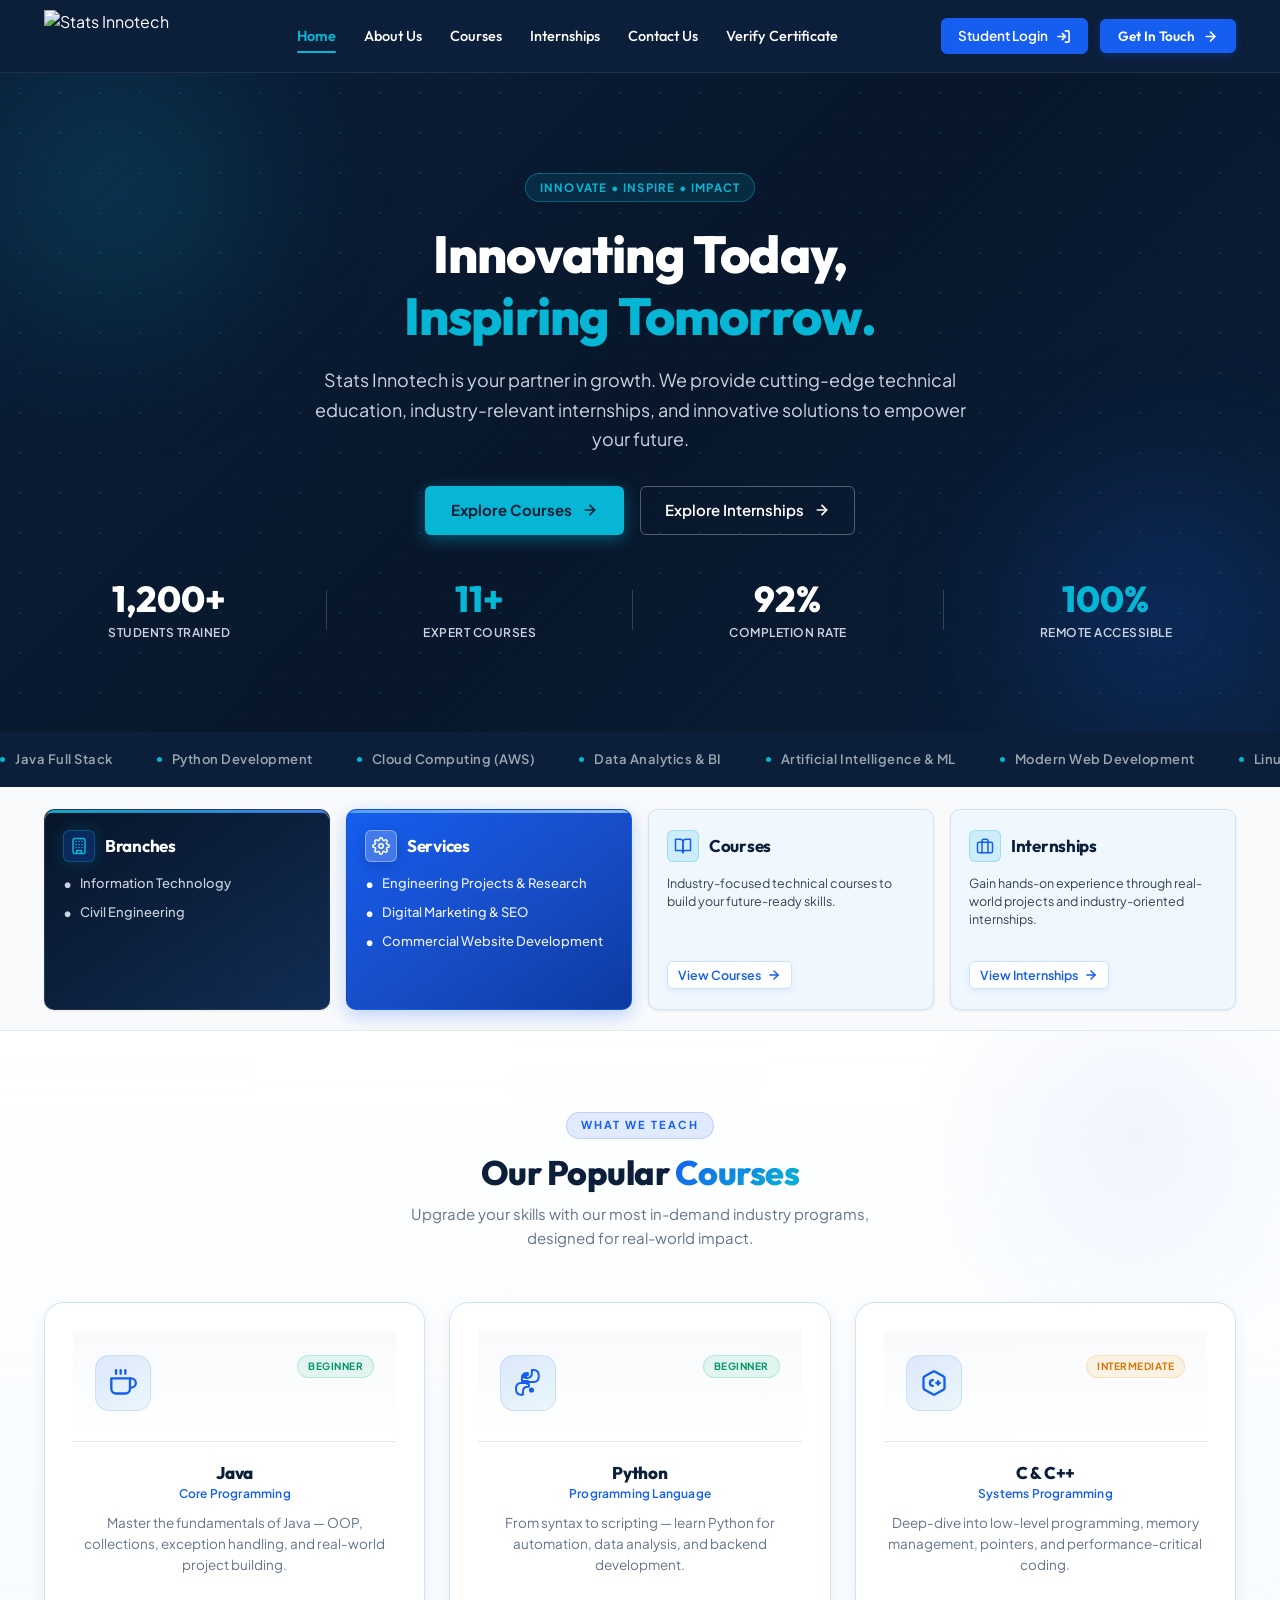
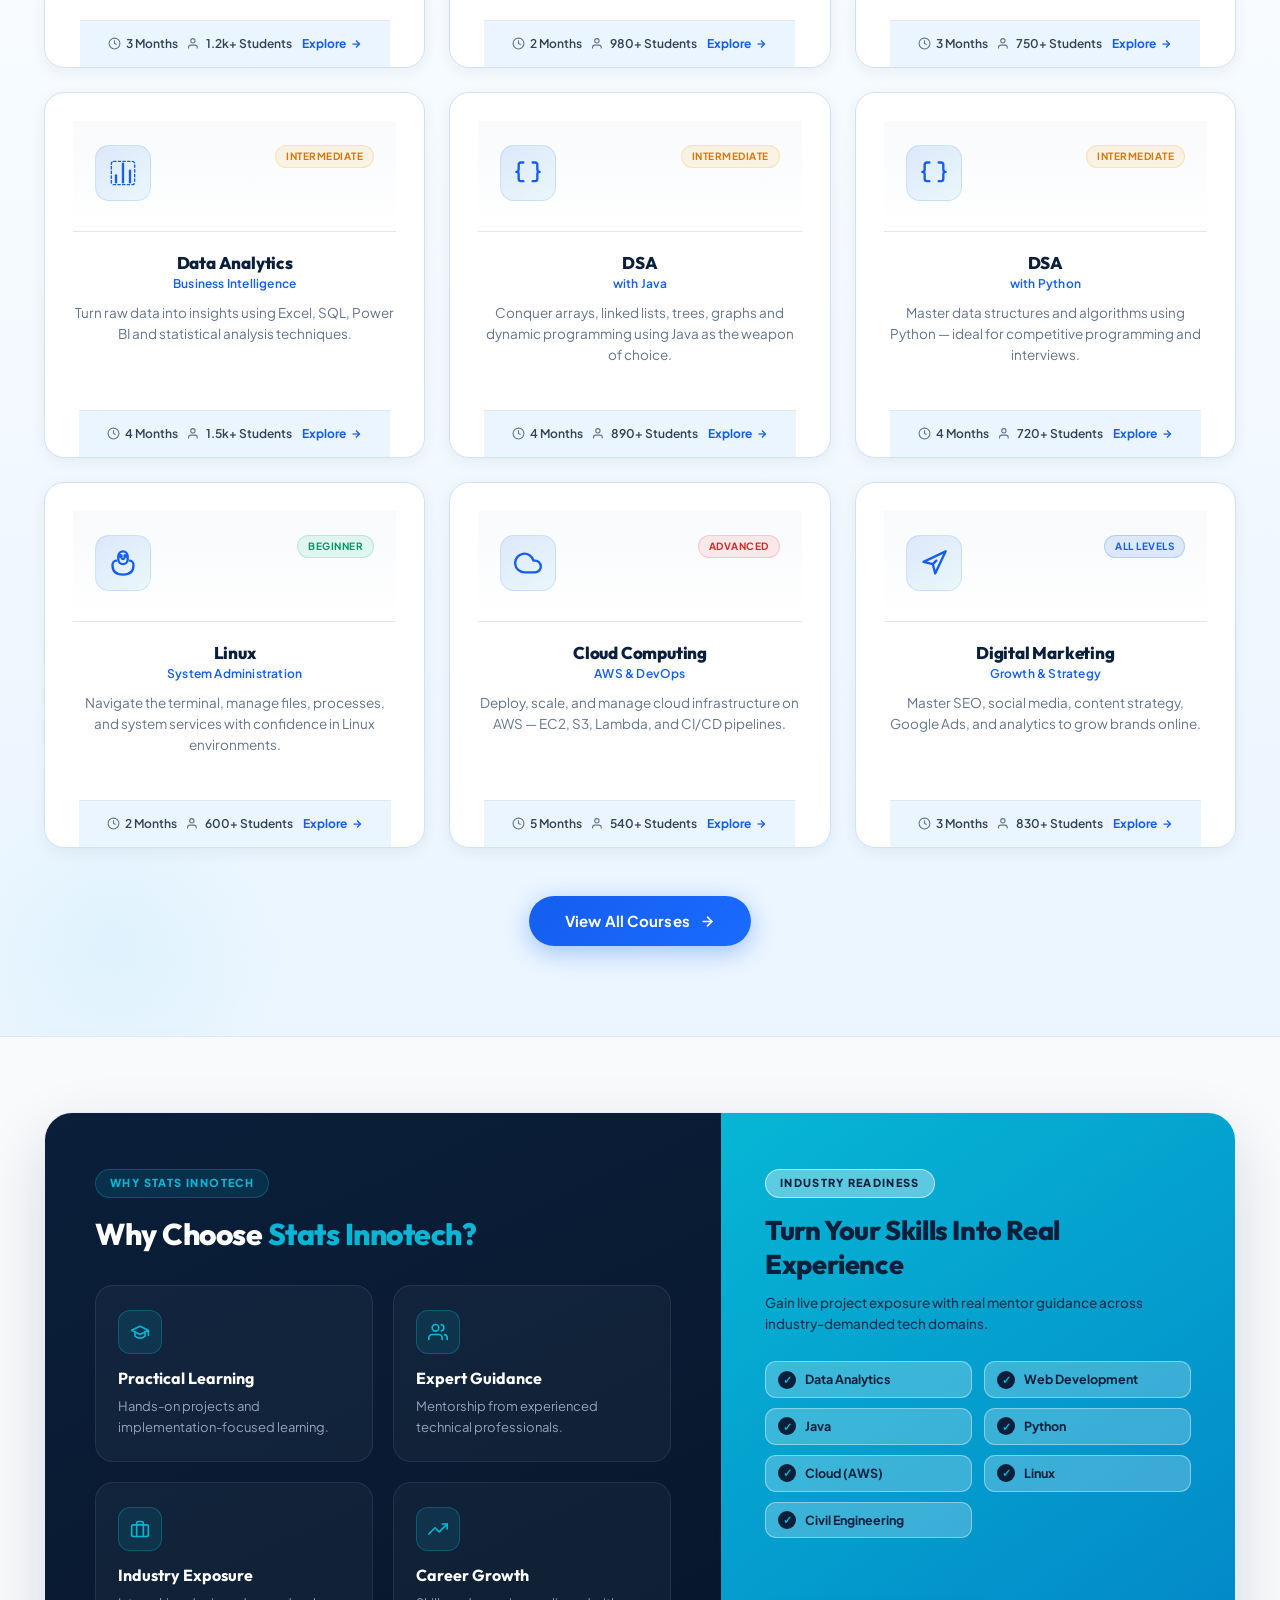
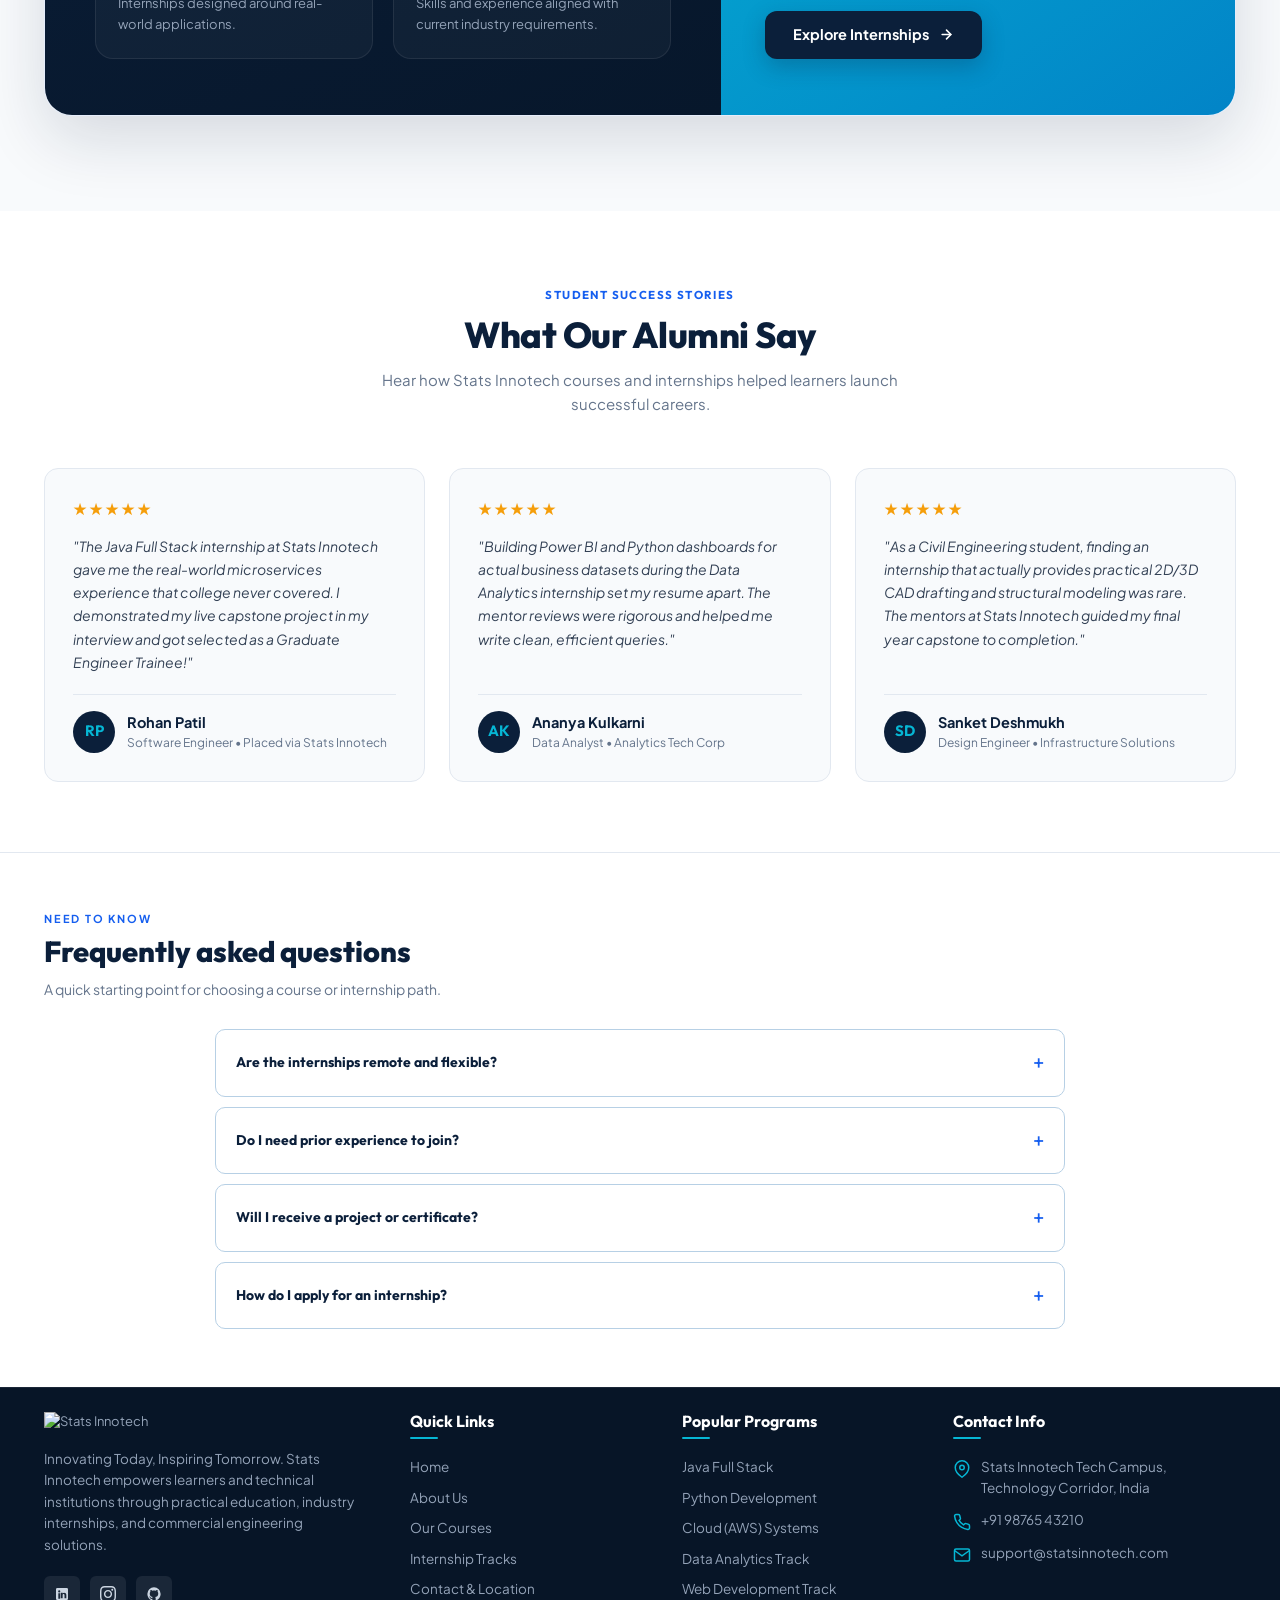
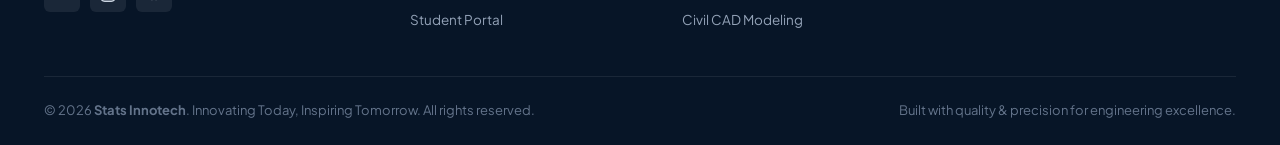
==== index.html @ 6aa84ef0 "fix: add Verify Certificate link to index.html navbar" ====
<!DOCTYPE html>
<html lang="en">

<head>
  <meta charset="UTF-8">
  <meta name="viewport" content="width=device-width, initial-scale=1.0">
  <title>Stats Innotech</title>
  <link href="https://fonts.googleapis.com" rel="preconnect" />
  <link crossorigin="" href="https://fonts.gstatic.com" rel="preconnect" />
  <link
    href="https://fonts.googleapis.com/css2?family=Outfit:wght@400;500;600;700;800&amp;family=Plus+Jakarta+Sans:wght@400;500;600;700&amp;display=swap"
    rel="stylesheet" />
  <link rel="stylesheet" href="styles.css" />
  <style>
    /* ==========================================================================
   STATS INNOTECH - DESIGN SYSTEM & STYLESHEET
   Brand Colors:
     - Navy: #0B1F3A
     - Primary Blue: #155EEF
     - Electric Cyan: #06B6D4
     - White / Ice: #FFFFFF / #EAF5FF
     - Slate: #334155 / #64748B / #94A3B8
   ========================================================================== */

    :root {
      --navy-primary: #0B1F3A;
      --navy-dark: #071527;
      --navy-light: #11294a;
      --navy-card: #0e2444;
      --blue-primary: #155EEF;
      --blue-hover: #104ecc;
      --blue-subtle: rgba(21, 94, 239, 0.12);
      --cyan-primary: #06B6D4;
      --cyan-glow: rgba(6, 182, 212, 0.35);
      --cyan-subtle: rgba(6, 182, 212, 0.1);
      --ice-bg: #EAF5FF;
      --ice-card: #F0F7FF;
      --ice-border: #CFE3F7;
      --white: #FFFFFF;
      --slate-dark: #334155;
      --slate-muted: #64748B;
      --slate-light: #94A3B8;
      --border-light: #E2E8F0;
      --radius-sm: 6px;
      --radius-md: 10px;
      --radius-lg: 14px;
      --radius-xl: 20px;
      --radius-pill: 9999px;
      --font-main: 'Outfit', -apple-system, BlinkMacSystemFont, 'Segoe UI', Roboto, sans-serif;
      --font-body: 'Plus Jakarta Sans', -apple-system, BlinkMacSystemFont, 'Segoe UI', Roboto, sans-serif;
      --transition-fast: 0.2s ease;
      --transition-normal: 0.3s cubic-bezier(0.4, 0, 0.2, 1);
      --shadow-sm: 0 1px 3px rgba(0, 0, 0, 0.08);
      --shadow-md: 0 4px 12px rgba(11, 31, 58, 0.08);
      --shadow-lg: 0 10px 25px -5px rgba(11, 31, 58, 0.12);
      --shadow-glow: 0 0 25px rgba(6, 182, 212, 0.25);
    }

    /* Reset & Base Setup */
    *,
    *::before,
    *::after {
      box-sizing: border-box;
      margin: 0;
      padding: 0;
    }

    html {
      scroll-behavior: smooth;
      font-size: 16px;
      overflow-x: clip;
      width: 100%;
      max-width: 100vw;
    }

    body {
      font-family: var(--font-body);
      background-color: #F8FAFC;
      color: var(--slate-dark);
      line-height: 1.5;
      -webkit-font-smoothing: antialiased;
      -moz-osx-font-smoothing: grayscale;
      overflow-x: clip;
      width: 100%;
      max-width: 100vw;
      -webkit-overflow-scrolling: touch;
    }

    /* Typography Utilities */
    h1,
    h2,
    h3,
    h4,
    h5,
    h6 {
      font-family: var(--font-main);
      font-weight: 700;
      color: var(--navy-primary);
      line-height: 1.2;
    }

    a {
      text-decoration: none;
      color: inherit;
      transition: var(--transition-fast);
    }

    ul {
      list-style: none;
    }

    button {
      font-family: var(--font-main);
      cursor: pointer;
      border: none;
      background: none;
      transition: var(--transition-normal);
    }

    /* Containers */
    .container {
      width: 100%;
      max-width: 1240px;
      margin: 0 auto;
      padding: 0 24px;
    }

    /* ==========================================================================
   HEADER / NAVBAR
   ========================================================================== */
    .site-header {
      position: sticky;
      top: 0;
      z-index: 1000;
      background-color: var(--navy-primary);
      border-bottom: 1px solid rgba(255, 255, 255, 0.08);
      backdrop-filter: none;
      padding: 10px 0;
      transition: var(--transition-normal);
    }

    .site-header.scrolled {
      background-color: var(--navy-primary);
      box-shadow: 0 4px 20px rgba(0, 0, 0, 0.25);
      padding: 8px 0;
    }

    .nav-container {
      display: flex;
      align-items: center;
      justify-content: space-between;
      gap: 20px;
    }

    /* Brand Logo */
    .brand-logo {
      display: flex;
      align-items: center;
      gap: 12px;
      text-decoration: none;
    }

    .brand-logo-image {
      display: block;
      width: 150px;
      height: 150px;
      max-height: 52px;
      object-fit: contain;
      object-position: left center;
      flex-shrink: 0;
    }


    /* Nav Links */
    .nav-menu {
      display: flex;
      align-items: center;
      gap: 28px;
    }

    .nav-link {
      font-family: var(--font-main);
      font-size: 14.5px;
      font-weight: 500;
      color: #ffffff;
      position: relative;
      padding: 6px 0;
      transition: var(--transition-fast);
    }

    .nav-link:hover {
      color: var(--white);
    }

    .nav-link.active {
      color: var(--cyan-primary);
      font-weight: 600;
    }

    .nav-link.active::after {
      content: '';
      position: absolute;
      bottom: 0;
      left: 0;
      width: 100%;
      height: 2px;
      background: var(--cyan-primary);
      border-radius: var(--radius-pill);
    }

    /* Header CTA Button */
    .btn-header-cta {
      display: inline-flex;
      align-items: center;
      gap: 8px;
      background-color: var(--blue-primary);
      color: var(--white);
      font-size: 13.5px;
      font-weight: 600;
      padding: 8px 18px;
      border-radius: var(--radius-sm);
      transition: var(--transition-normal);
      box-shadow: 0 2px 8px rgba(21, 94, 239, 0.3);
    }

    .btn-header-cta:hover {
      background-color: var(--blue-hover);
      transform: translateY(-1px);
      box-shadow: 0 4px 14px rgba(21, 94, 239, 0.45);
    }

    .btn-header-login {
      display: inline-flex;
      align-items: center;
      gap: 8px;
      color: var(--white);
      border: 1px solid rgba(255, 255, 255, 0.28);
      font-size: 13.5px;
      font-weight: 600;
      padding: 7px 16px;
      border-radius: var(--radius-sm);
      transition: var(--transition-normal);
    }

    .btn-header-login:hover {
      background: rgba(255, 255, 255, 0.1);
      border-color: var(--cyan-primary);
      color: var(--cyan-primary);
    }

    /* Mobile Toggle */
    .mobile-nav-toggle {
      display: none;
      background: none;
      border: none;
      color: var(--white);
      cursor: pointer;
      padding: 6px;
    }

    /* ==========================================================================
   HERO SECTION
   ========================================================================== */
    .hero-section {
      position: relative;
      background-color: var(--navy-primary);
      background-image:
        radial-gradient(circle at 80% 40%, rgba(21, 94, 239, 0.18) 0%, transparent 60%),
        radial-gradient(circle at 20% 70%, rgba(6, 182, 212, 0.12) 0%, transparent 50%);
      padding: 40px 0 45px;
      overflow: hidden;
      border-bottom: 1px solid rgba(255, 255, 255, 0.05);
    }

    /* Cyber Circuit Background SVG overlay */
    .hero-circuit-bg {
      position: absolute;
      top: 0;
      left: 0;
      width: 100%;
      height: 100%;
      pointer-events: none;
      opacity: 0.35;
      background-image: radial-gradient(rgba(6, 182, 212, 0.2) 1px, transparent 1px), radial-gradient(rgba(21, 94, 239, 0.15) 1px, transparent 1px);
      background-size: 40px 40px;
      background-position: 0 0, 20px 20px;
    }

    .hero-grid {
      display: grid;
      grid-template-columns: 1.05fr 0.95fr;
      align-items: center;
      gap: 36px;
      position: relative;
      z-index: 2;
    }

    /* Left Hero Content */
    .hero-content {
      display: flex;
      flex-direction: column;
    }

    .hero-pill-badge {
      display: inline-flex;
      align-items: center;
      gap: 6px;
      padding: 5px 14px;
      border-radius: var(--radius-pill);
      background: rgba(6, 182, 212, 0.08);
      border: 1px solid rgba(6, 182, 212, 0.35);
      color: var(--cyan-primary);
      font-size: 11px;
      font-weight: 600;
      letter-spacing: 1.4px;
      margin-bottom: 20px;
      width: fit-content;
    }

    .hero-title {
      font-size: 46px;
      font-weight: 800;
      color: var(--white);
      line-height: 1.15;
      margin-bottom: 18px;
      letter-spacing: -0.5px;
    }

    .hero-title .text-cyan {
      color: var(--cyan-primary);
    }

    .hero-description {
      color: var(--slate-light);
      font-size: 15px;
      line-height: 1.6;
      max-width: 530px;
      margin-bottom: 28px;
    }

    /* Hero CTA Buttons */
    .hero-cta-group {
      display: flex;
      align-items: center;
      gap: 14px;
      margin-bottom: 34px;
      flex-wrap: wrap;
    }

    .btn-primary-hero {
      display: inline-flex;
      align-items: center;
      gap: 10px;
      background-color: var(--blue-primary);
      color: var(--white);
      font-size: 14.5px;
      font-weight: 600;
      padding: 12px 24px;
      border-radius: var(--radius-sm);
      transition: var(--transition-normal);
      box-shadow: 0 4px 14px rgba(21, 94, 239, 0.35);
    }

    .btn-primary-hero:hover {
      background-color: var(--blue-hover);
      transform: translateY(-2px);
      box-shadow: 0 6px 20px rgba(21, 94, 239, 0.5);
    }

    .btn-secondary-hero {
      display: inline-flex;
      align-items: center;
      gap: 10px;
      background: rgba(255, 255, 255, 0.03);
      color: var(--white);
      font-size: 14.5px;
      font-weight: 600;
      padding: 11px 22px;
      border-radius: var(--radius-sm);
      border: 1px solid rgba(255, 255, 255, 0.18);
      transition: var(--transition-normal);
    }

    .btn-secondary-hero:hover {
      background: rgba(255, 255, 255, 0.08);
      border-color: rgba(255, 255, 255, 0.35);
      transform: translateY(-2px);
    }

    /* Hero Quick Feature Badges */
    .hero-badges-row {
      display: flex;
      align-items: center;
      gap: 20px;
      flex-wrap: wrap;
    }

    /* ==========================================================================
   IMPACT METRICS
   ========================================================================== */
    .impact-section {
      position: relative;
      z-index: 3;
      margin-top: -1px;
      padding: 24px 0;
      background: var(--white);
      border-bottom: 1px solid var(--border-light);
      box-shadow: 0 8px 22px rgba(11, 31, 58, 0.06);
    }

    .impact-grid {
      display: grid;
      grid-template-columns: repeat(5, 1fr);
      gap: 14px;
    }

    .impact-item {
      min-height: 76px;
      padding: 4px 22px;
      display: flex;
      flex-direction: column;
      align-items: center;
      justify-content: center;
      border: 1px solid #B7D0E5;
      border-top: 3px solid var(--cyan-primary);
      border-radius: var(--radius-md);
      background: linear-gradient(145deg, var(--white), #F5FAFF);
      text-align: center;
      box-shadow: 0 3px 8px rgba(11, 31, 58, 0.06);
      transition: transform var(--transition-fast), border-color var(--transition-fast), box-shadow var(--transition-fast);
    }

    .impact-item:hover,
    .impact-item:focus-within {
      border-color: var(--blue-primary);
      transform: translateY(-4px);
      box-shadow: 0 10px 20px rgba(21, 94, 239, 0.16);
    }

    .impact-value {
      display: block;
      color: var(--navy-primary);
      font-family: var(--font-main);
      font-size: 27px;
      font-weight: 800;
      line-height: 1.1;
    }

    .impact-value .plus {
      color: var(--cyan-primary);
    }

    .impact-label {
      display: block;
      margin-top: 6px;
      color: var(--slate-muted);
      font-size: 11px;
      font-weight: 600;
      line-height: 1.3;
    }

    .hero-badge-item {
      display: flex;
      align-items: center;
      gap: 10px;
    }

    .hero-badge-icon {
      width: 34px;
      height: 34px;
      border-radius: 50%;
      background: rgba(21, 94, 239, 0.15);
      border: 1px solid rgba(6, 182, 212, 0.3);
      display: flex;
      align-items: center;
      justify-content: center;
      color: var(--cyan-primary);
      flex-shrink: 0;
    }

    .hero-badge-text {
      font-size: 12.5px;
      font-weight: 500;
      color: #E2E8F0;
      line-height: 1.25;
      max-width: 105px;
    }

    /* Right Hero Visual */
    .hero-visual-wrapper {
      position: relative;
      display: flex;
      justify-content: center;
      align-items: center;
    }

    .hero-visual-container {
      position: relative;
      width: 100%;
      max-width: 540px;
      border-radius: var(--radius-lg);
      overflow: hidden;
      box-shadow: 0 15px 35px rgba(0, 0, 0, 0.45);
    }

    .hero-image {
      width: 100%;
      height: auto;
      display: block;
      object-fit: cover;
      transition: transform 0.5s ease;
    }

    .hero-visual-container:hover .hero-image {
      transform: scale(1.02);
    }

    .hero-visual-glow {
      position: absolute;
      top: 50%;
      right: 10%;
      width: 350px;
      height: 350px;
      background: radial-gradient(circle, rgba(21, 94, 239, 0.25) 0%, rgba(6, 182, 212, 0.15) 50%, transparent 70%);
      filter: blur(40px);
      pointer-events: none;
      z-index: 1;
    }

    /* ==========================================================================
   FOUR FEATURE CARDS GRID (DIRECTLY BELOW HERO)
   ========================================================================== */
    .feature-cards-section {
      padding: 30px 0 20px;
      position: relative;
      margin-top: -8px;
    }

    .feature-cards-grid {
      display: grid;
      grid-template-columns: repeat(4, 1fr);
      gap: 16px;
    }

    /* Base Card Style */
    .feature-card {
      border-radius: var(--radius-md);
      padding: 20px 18px;
      display: flex;
      flex-direction: column;
      justify-content: space-between;
      min-height: 165px;
      position: relative;
      overflow: hidden;
      transition: var(--transition-normal);
      border: 1px solid rgba(21, 94, 239, 0.22);
      box-shadow: var(--shadow-sm), inset 0 2px 0 rgba(255, 255, 255, 0.32);
    }

    .feature-card:hover {
      transform: translateY(-4px);
      box-shadow: var(--shadow-lg);
    }

    /* Card 1: Branches (Dark Navy) */
    .card-branches {
      background-color: var(--navy-primary);
      border: 1px solid rgba(255, 255, 255, 0.1);
      color: var(--white);
    }

    .card-branches .card-header-icon {
      background: rgba(21, 94, 239, 0.25);
      color: var(--cyan-primary);
      border: 1px solid rgba(6, 182, 212, 0.3);
    }

    .card-branches-bg-art {
      position: absolute;
      right: 0;
      bottom: 0;
      width: 100px;
      height: 120px;
      pointer-events: none;
      opacity: 0.55;
      background-repeat: no-repeat;
      background-position: right bottom;
      background-size: contain;
    }

    /* Card 2: Services (Vibrant Blue) */
    .card-services {
      background-color: var(--blue-primary);
      color: var(--white);
      box-shadow: 0 6px 18px rgba(21, 94, 239, 0.25);
    }

    .card-services .card-header-icon {
      background: rgba(255, 255, 255, 0.2);
      color: var(--white);
    }

    .card-services-bg-art {
      position: absolute;
      right: -5px;
      bottom: -5px;
      width: 110px;
      height: 105px;
      pointer-events: none;
      opacity: 0.18;
      background-repeat: no-repeat;
      background-position: right bottom;
      background-size: contain;
    }

    /* Card 3 & 4: Courses & Internships (Ice Blue) */
    .card-light {
      background-color: var(--ice-card);
      border: 1px solid var(--ice-border);
      color: var(--navy-primary);
    }

    .card-light .card-header-icon {
      background: rgba(6, 182, 212, 0.15);
      color: var(--blue-primary);
      border: 1px solid rgba(6, 182, 212, 0.25);
    }

    /* Common Card Header */
    .card-header-row {
      display: flex;
      align-items: center;
      gap: 10px;
      margin-bottom: 12px;
    }

    .card-header-icon {
      width: 32px;
      height: 32px;
      border-radius: var(--radius-sm);
      display: flex;
      align-items: center;
      justify-content: center;
      flex-shrink: 0;
    }

    .card-title {
      font-size: 17px;
      font-weight: 700;
      line-height: 1.2;
    }

    .card-branches .card-title,
    .card-services .card-title {
      color: var(--white);
    }

    .card-light .card-title {
      color: var(--navy-primary);
    }

    /* Card Content / Lists */
    .card-bullet-list {
      display: flex;
      flex-direction: column;
      gap: 10px;
      font-size: 13px;
      line-height: 1.45;
      position: relative;
      z-index: 2;
    }

    .card-bullet-list li {
      display: flex;
      align-items: flex-start;
      gap: 8px;
    }

    .card-bullet-list li::before {
      content: '•';
      font-size: 14px;
      color: inherit;
      line-height: 1.3;
      flex-shrink: 0;
    }

    .card-description {
      font-size: 12.5px;
      line-height: 1.45;
      color: var(--slate-dark);
      margin-bottom: 14px;
    }

    /* Card Action Links */
    .card-action-btn {
      display: inline-flex;
      align-items: center;
      gap: 6px;
      font-size: 12.5px;
      font-weight: 600;
      color: var(--blue-primary);
      padding: 4px 10px;
      border: 1px solid rgba(21, 94, 239, 0.25);
      border-radius: var(--radius-sm);
      background: rgba(255, 255, 255, 0.6);
      width: fit-content;
      transition: var(--transition-fast);
    }

    .card-action-btn:hover {
      background: var(--blue-primary);
      color: var(--white);
      border-color: var(--blue-primary);
      gap: 9px;
    }

    /* ==========================================================================
   OUR POPULAR COURSES SECTION — PREMIUM REDESIGN
   ========================================================================== */
    .courses-section {
      padding: 80px 0 90px;
      background: linear-gradient(180deg, var(--white) 0%, var(--ice-bg) 100%);
      border-top: 1px solid var(--border-light);
      border-bottom: 1px solid var(--border-light);
      position: relative;
      overflow: hidden;
    }

    .courses-section::before {
      content: '';
      position: absolute;
      top: -120px;
      right: -80px;
      width: 450px;
      height: 450px;
      background: radial-gradient(circle, rgba(21, 94, 239, 0.06) 0%, transparent 70%);
      pointer-events: none;
    }

    .courses-section::after {
      content: '';
      position: absolute;
      bottom: -80px;
      left: -60px;
      width: 350px;
      height: 350px;
      background: radial-gradient(circle, rgba(6, 182, 212, 0.05) 0%, transparent 70%);
      pointer-events: none;
    }

    .section-header-centered {
      text-align: center;
      margin-bottom: 52px;
    }

    .section-eyebrow {
      display: inline-block;
      font-size: 11px;
      font-weight: 700;
      letter-spacing: 2px;
      text-transform: uppercase;
      color: var(--blue-primary);
      background: var(--blue-subtle);
      border: 1px solid rgba(21, 94, 239, 0.18);
      border-radius: var(--radius-pill);
      padding: 4px 14px;
      margin-bottom: 14px;
    }

    .section-title-with-lines {
      display: block;
      font-size: 34px;
      font-weight: 800;
      color: var(--navy-primary);
      letter-spacing: -0.5px;
      line-height: 1.15;
      margin-bottom: 10px;
    }

    .section-title-with-lines .title-accent {
      background: linear-gradient(135deg, var(--blue-primary), var(--cyan-primary));
      -webkit-background-clip: text;
      -webkit-text-fill-color: transparent;
      background-clip: text;
    }

    .section-subtitle {
      font-size: 15px;
      color: var(--slate-muted);
      margin-top: 0;
      max-width: 520px;
      margin-left: auto;
      margin-right: auto;
      line-height: 1.6;
    }

    /* Premium 3-column Courses Grid */
    .courses-grid {
      display: grid;
      grid-template-columns: repeat(3, 1fr);
      gap: 24px;
      margin-bottom: 48px;
      position: relative;
      z-index: 1;
    }

    .course-card {
      background: var(--white);
      border: 1px solid var(--ice-border);
      border-radius: var(--radius-xl);
      padding: 0;
      display: flex;
      flex-direction: column;
      min-height: 280px;
      transition: transform 0.3s cubic-bezier(0.34, 1.56, 0.64, 1), box-shadow 0.3s ease, border-color 0.3s ease;
      cursor: pointer;
      box-shadow: 0 4px 16px rgba(11, 31, 58, 0.06);
      overflow: hidden;
      position: relative;
    }

    /* Top accent gradient bar */
    .course-card::before {
      content: '';
      position: absolute;
      top: 0;
      left: 0;
      right: 0;
      height: 3px;
      background: linear-gradient(90deg, var(--blue-primary), var(--cyan-primary));
      opacity: 0;
      transition: opacity 0.3s ease;
    }

    .course-card:hover::before {
      opacity: 1;
    }

    .course-card:hover {
      border-color: rgba(21, 94, 239, 0.25);
      box-shadow: 0 20px 48px rgba(21, 94, 239, 0.14), 0 6px 16px rgba(11, 31, 58, 0.08);
      transform: translateY(-8px);
    }

    /* Card inner body */
    .course-card-body {
      padding: 28px 28px 24px;
      display: flex;
      flex-direction: column;
      flex: 1;
    }

    /* Card top row: icon + badge */
    .course-card-top {
      display: flex;
      align-items: flex-start;
      justify-content: space-between;
      margin-bottom: 20px;
    }

    .course-icon-wrap {
      width: 56px;
      height: 56px;
      border-radius: 14px;
      background: linear-gradient(135deg, var(--blue-subtle), rgba(6, 182, 212, 0.08));
      border: 1px solid rgba(21, 94, 239, 0.12);
      display: flex;
      align-items: center;
      justify-content: center;
      color: var(--blue-primary);
      flex-shrink: 0;
      transition: transform 0.3s ease, background 0.3s ease;
    }

    .course-card:hover .course-icon-wrap {
      transform: scale(1.08) rotate(-4deg);
      background: linear-gradient(135deg, rgba(21, 94, 239, 0.18), rgba(6, 182, 212, 0.14));
      color: var(--blue-primary);
    }

    .course-level-badge {
      display: inline-block;
      font-size: 10px;
      font-weight: 700;
      letter-spacing: 0.5px;
      text-transform: uppercase;
      padding: 3px 10px;
      border-radius: var(--radius-pill);
    }

    .badge-beginner {
      background: rgba(16, 185, 129, 0.1);
      color: #059669;
      border: 1px solid rgba(16, 185, 129, 0.2);
    }

    .badge-intermediate {
      background: rgba(245, 158, 11, 0.1);
      color: #d97706;
      border: 1px solid rgba(245, 158, 11, 0.2);
    }

    .badge-advanced {
      background: rgba(239, 68, 68, 0.1);
      color: #dc2626;
      border: 1px solid rgba(239, 68, 68, 0.2);
    }

    .badge-all {
      background: var(--blue-subtle);
      color: var(--blue-primary);
      border: 1px solid rgba(21, 94, 239, 0.2);
    }

    .course-name {
      font-size: 17px;
      font-weight: 800;
      color: var(--navy-primary);
      line-height: 1.25;
      margin-bottom: 2px;
    }

    .course-subname {
      font-size: 12px;
      font-weight: 600;
      color: var(--blue-primary);
      margin-bottom: 10px;
      letter-spacing: 0.2px;
    }

    .course-desc {
      font-size: 13.5px;
      color: var(--slate-muted);
      line-height: 1.55;
      flex: 1;
      margin-bottom: 20px;
    }

    /* Card footer stats */
    .course-card-footer {
      display: flex;
      align-items: center;
      justify-content: space-between;
      padding: 14px 28px;
      background: var(--ice-bg);
      border-top: 1px solid var(--border-light);
    }

    .course-stat {
      display: flex;
      align-items: center;
      gap: 5px;
      font-size: 12px;
      font-weight: 600;
      color: var(--slate-dark);
    }

    .course-stat svg {
      color: var(--slate-muted);
    }

    .course-enroll-link {
      font-size: 12px;
      font-weight: 700;
      color: var(--blue-primary);
      display: flex;
      align-items: center;
      gap: 4px;
      transition: gap 0.2s ease;
    }

    .course-card:hover .course-enroll-link {
      gap: 8px;
    }

    /* View All Courses CTA */
    .courses-cta-container {
      display: flex;
      justify-content: center;
      position: relative;
      z-index: 1;
    }

    .btn-pill-courses {
      display: inline-flex;
      align-items: center;
      gap: 10px;
      background: linear-gradient(135deg, var(--blue-primary), #1a6bff);
      color: var(--white);
      font-size: 15px;
      font-weight: 700;
      padding: 14px 36px;
      border-radius: var(--radius-pill);
      transition: var(--transition-normal);
      box-shadow: 0 6px 24px rgba(21, 94, 239, 0.35);
      letter-spacing: 0.1px;
    }

    .btn-pill-courses:hover {
      background: linear-gradient(135deg, var(--blue-hover), var(--blue-primary));
      transform: translateY(-3px);
      box-shadow: 0 10px 32px rgba(21, 94, 239, 0.5);
      gap: 16px;
    }

    /* ==========================================================================
   SPLIT BOTTOM BANNER
   Left (Why Choose) + Right (Real Experience)
   ========================================================================== */
    .split-banner-section {
      padding: 75px 0 95px;
      background: #F8FAFC;
    }

    .split-banner-container {
      display: grid;
      grid-template-columns: 1.25fr 0.95fr;
      border-radius: 28px;
      overflow: hidden;
      box-shadow: 0 24px 64px rgba(11, 31, 58, 0.14);
      border: 1px solid rgba(21, 94, 239, 0.08);
    }

    /* Left Panel: Why Choose */
    .split-panel-navy {
      background: linear-gradient(155deg, #0B1F3A 0%, #07172B 100%);
      padding: 56px 50px;
      color: var(--white);
      display: flex;
      flex-direction: column;
      justify-content: center;
      position: relative;
    }

    .split-eyebrow {
      display: inline-flex;
      align-items: center;
      gap: 6px;
      font-size: 11px;
      font-weight: 800;
      letter-spacing: 1.4px;
      text-transform: uppercase;
      color: var(--cyan-primary);
      background: rgba(6, 182, 212, 0.12);
      border: 1px solid rgba(6, 182, 212, 0.28);
      padding: 5px 14px;
      border-radius: 999px;
      width: fit-content;
      margin-bottom: 18px;
    }

    .split-panel-title {
      font-size: 30px;
      font-weight: 800;
      color: var(--white);
      margin-bottom: 32px;
      line-height: 1.22;
      letter-spacing: -0.5px;
    }

    .split-panel-title .text-cyan {
      color: var(--cyan-primary);
    }

    .why-choose-grid {
      display: grid;
      grid-template-columns: repeat(2, 1fr);
      gap: 20px;
    }

    .why-item {
      display: flex;
      flex-direction: column;
      background: rgba(255, 255, 255, 0.035);
      border: 1px solid rgba(255, 255, 255, 0.08);
      border-radius: 18px;
      padding: 24px 22px;
      transition: all 0.3s cubic-bezier(0.16, 1, 0.3, 1);
    }

    .why-item:hover {
      background: rgba(255, 255, 255, 0.065);
      border-color: rgba(6, 182, 212, 0.4);
      transform: translateY(-3px);
      box-shadow: 0 12px 28px rgba(0, 0, 0, 0.28);
    }

    .why-item-icon {
      width: 44px;
      height: 44px;
      border-radius: 12px;
      background: rgba(6, 182, 212, 0.12);
      border: 1px solid rgba(6, 182, 212, 0.3);
      display: flex;
      align-items: center;
      justify-content: center;
      color: var(--cyan-primary);
      margin-bottom: 14px;
      transition: transform 0.3s ease, background 0.3s ease;
    }

    .why-item:hover .why-item-icon {
      transform: scale(1.08);
      background: rgba(6, 182, 212, 0.22);
    }

    .why-item-title {
      font-size: 16px;
      font-weight: 700;
      color: var(--white);
      margin-bottom: 8px;
      line-height: 1.3;
    }

    .why-item-desc {
      font-size: 13px;
      line-height: 1.55;
      color: #94A3B8;
      margin: 0;
    }

    /* Right Panel: Turn Skills */
    .split-panel-cyan {
      background: linear-gradient(145deg, #06B6D4 0%, #0284C7 100%);
      padding: 56px 44px;
      color: var(--navy-primary);
      display: flex;
      flex-direction: column;
      justify-content: space-between;
      position: relative;
    }

    .cyan-panel-badge {
      display: inline-flex;
      align-items: center;
      font-size: 11px;
      font-weight: 800;
      letter-spacing: 1.3px;
      text-transform: uppercase;
      color: var(--navy-primary);
      background: rgba(255, 255, 255, 0.35);
      border: 1px solid rgba(255, 255, 255, 0.55);
      padding: 5px 14px;
      border-radius: 999px;
      width: fit-content;
      margin-bottom: 16px;
    }

    .cyan-panel-title {
      font-size: 27px;
      font-weight: 800;
      color: var(--navy-primary);
      margin-bottom: 12px;
      line-height: 1.25;
      letter-spacing: -0.4px;
    }

    .cyan-panel-subtitle {
      font-size: 13.5px;
      line-height: 1.55;
      color: rgba(11, 31, 58, 0.85);
      margin-bottom: 26px;
      font-weight: 500;
    }

    .checklist-grid {
      display: grid;
      grid-template-columns: 1fr 1fr;
      gap: 10px 12px;
      margin-bottom: 32px;
    }

    .checklist-item {
      display: flex;
      align-items: center;
      gap: 9px;
      background: rgba(255, 255, 255, 0.22);
      border: 1px solid rgba(255, 255, 255, 0.38);
      border-radius: 11px;
      padding: 8px 12px;
      font-size: 12.5px;
      font-weight: 700;
      color: var(--navy-primary);
      transition: all 0.2s ease;
    }

    .checklist-item:hover {
      background: rgba(255, 255, 255, 0.38);
      transform: translateX(3px);
    }

    .check-icon {
      width: 18px;
      height: 18px;
      background: var(--navy-primary);
      color: var(--cyan-primary);
      border-radius: 50%;
      display: flex;
      align-items: center;
      justify-content: center;
      font-size: 10.5px;
      font-weight: 900;
      flex-shrink: 0;
    }

    .btn-dark-cta {
      display: inline-flex;
      align-items: center;
      justify-content: center;
      gap: 10px;
      background-color: var(--navy-primary);
      color: var(--white);
      font-size: 14.5px;
      font-weight: 700;
      padding: 13px 28px;
      border-radius: 12px;
      width: fit-content;
      transition: var(--transition-normal);
      box-shadow: 0 8px 22px rgba(11, 31, 58, 0.25);
    }

    .btn-dark-cta:hover {
      background-color: var(--navy-dark);
      transform: translateY(-2px);
      box-shadow: 0 12px 30px rgba(11, 31, 58, 0.38);
      gap: 14px;
    }

    @media (max-width: 980px) {
      .split-banner-container {
        grid-template-columns: 1fr;
      }

      .split-panel-navy,
      .split-panel-cyan {
        padding: 44px 32px;
      }
    }

    @media (max-width: 600px) {
      .why-choose-grid {
        grid-template-columns: 1fr;
      }

      .checklist-grid {
        grid-template-columns: 1fr;
      }

      .split-panel-navy,
      .split-panel-cyan {
        padding: 36px 20px;
      }

      .split-panel-title {
        font-size: 24px;
      }

      .cyan-panel-title {
        font-size: 22px;
      }
    }

    .footer-brand {
      display: flex;
      align-items: center;
    }

    .footer-logo {
      display: block;
      width: 190px;
      height: auto;
      max-height: 48px;
      object-fit: contain;
    }

    /* ==========================================================================
   FOOTER
   ========================================================================== */
    .site-footer {
      background-color: var(--navy-dark);
      color: var(--slate-light);
      padding: 24px 0;
      border-top: 1px solid rgba(255, 255, 255, 0.08);
      font-size: 13px;
    }

    .footer-container {
      display: flex;
      align-items: center;
      justify-content: space-between;
      flex-wrap: wrap;
      gap: 16px;
    }

    .footer-links {
      display: flex;
      gap: 20px;
    }

    .footer-links a:hover {
      color: var(--cyan-primary);
    }

    /* ==========================================================================
   MODAL DIALOGS (GET IN TOUCH, COURSE DETAILS, SERVICES, INTERNSHIPS)
   ========================================================================== */
    .modal-overlay {
      position: fixed;
      top: 0;
      left: 0;
      width: 100vw;
      height: 100vh;
      background: rgba(11, 31, 58, 0.8);
      backdrop-filter: blur(8px);
      z-index: 2000;
      display: flex;
      align-items: center;
      justify-content: center;
      padding: 20px;
      opacity: 0;
      pointer-events: none;
      transition: opacity var(--transition-normal);
    }

    .modal-overlay.active {
      opacity: 1;
      pointer-events: auto;
    }

    .modal-card {
      background: var(--white);
      width: 100%;
      max-width: 520px;
      border-radius: var(--radius-lg);
      box-shadow: 0 20px 40px rgba(0, 0, 0, 0.3);
      overflow: hidden;
      transform: translateY(20px) scale(0.96);
      transition: transform var(--transition-normal);
      position: relative;
      max-height: 90vh;
      display: flex;
      flex-direction: column;
    }

    .modal-overlay.active .modal-card {
      transform: translateY(0) scale(1);
    }

    .modal-header {
      background: var(--navy-primary);
      color: var(--white);
      padding: 18px 24px;
      display: flex;
      align-items: center;
      justify-content: space-between;
    }

    .modal-title {
      color: var(--white);
      font-size: 18px;
      font-weight: 700;
    }

    .modal-close-btn {
      background: rgba(255, 255, 255, 0.1);
      color: var(--white);
      border-radius: 50%;
      width: 30px;
      height: 30px;
      display: flex;
      align-items: center;
      justify-content: center;
      font-size: 18px;
      line-height: 1;
      transition: var(--transition-fast);
    }

    .modal-close-btn:hover {
      background: rgba(255, 255, 255, 0.25);
    }

    .modal-body {
      padding: 24px;
      overflow-y: auto;
    }

    /* All Courses modal */
    .all-courses-grid {
      display: grid;
      grid-template-columns: repeat(2, minmax(0, 1fr));
      gap: 12px;
    }

    .all-course-item {
      width: 100%;
      text-align: left;
      padding: 14px 16px;
      border: 1px solid var(--ice-border);
      border-radius: var(--radius-md);
      background: var(--ice-card);
      color: var(--navy-primary);
      font-family: var(--font-main);
      font-size: 14px;
      font-weight: 600;
      transition: var(--transition-normal);
    }

    .all-course-item:hover {
      background: var(--blue-primary);
      border-color: var(--blue-primary);
      color: var(--white);
      transform: translateY(-2px);
    }

    .all-course-item small {
      display: block;
      margin-top: 3px;
      font-family: var(--font-body);
      font-size: 11px;
      font-weight: 500;
      opacity: 0.7;
    }

    @media (max-width: 560px) {
      .all-courses-grid {
        grid-template-columns: 1fr;
      }
    }

    /* Form Styles inside modal */
    .form-group {
      margin-bottom: 16px;
    }

    .form-label {
      display: block;
      font-size: 13px;
      font-weight: 600;
      color: var(--slate-dark);
      margin-bottom: 6px;
    }

    .form-input,
    .form-select,
    .form-textarea {
      width: 100%;
      padding: 10px 14px;
      font-family: var(--font-body);
      font-size: 14px;
      border: 1px solid var(--border-light);
      border-radius: var(--radius-sm);
      background-color: #F8FAFC;
      color: var(--navy-primary);
      transition: var(--transition-fast);
    }

    .form-input:focus,
    .form-select:focus,
    .form-textarea:focus {
      outline: none;
      border-color: var(--blue-primary);
      background-color: var(--white);
      box-shadow: 0 0 0 3px rgba(21, 94, 239, 0.15);
    }

    .form-submit-btn {
      width: 100%;
      padding: 12px;
      background-color: var(--blue-primary);
      color: var(--white);
      font-size: 15px;
      font-weight: 600;
      border-radius: var(--radius-sm);
      display: flex;
      align-items: center;
      justify-content: center;
      gap: 8px;
      transition: var(--transition-normal);
      margin-top: 8px;
    }

    .form-submit-btn:hover {
      background-color: var(--blue-hover);
      box-shadow: 0 4px 12px rgba(21, 94, 239, 0.35);
    }

    /* Toast Notification */
    .toast-notification {
      position: fixed;
      bottom: 24px;
      right: 24px;
      background-color: var(--navy-primary);
      color: var(--white);
      padding: 14px 22px;
      border-radius: var(--radius-md);
      border-left: 4px solid var(--cyan-primary);
      box-shadow: 0 10px 25px rgba(0, 0, 0, 0.3);
      font-size: 14px;
      font-weight: 500;
      display: flex;
      align-items: center;
      gap: 10px;
      z-index: 3000;
      transform: translateY(100px);
      opacity: 0;
      transition: var(--transition-normal);
    }

    .toast-notification.active {
      transform: translateY(0);
      opacity: 1;
    }

    /* ==========================================================================
  FAQ
  ========================================================================== */
    .home-content-section {
      padding: 58px 0;
      background: var(--white);
      border-top: 1px solid var(--border-light);
    }

    .home-content-section.alt {
      background: var(--ice-bg);
    }

    .home-section-heading {
      max-width: 650px;
      margin-bottom: 28px;
    }

    .home-section-kicker {
      display: block;
      margin-bottom: 8px;
      color: var(--blue-primary);
      font-size: 11px;
      font-weight: 700;
      letter-spacing: 1.8px;
    }

    .home-section-title {
      margin-bottom: 8px;
      font-size: 29px;
      font-weight: 800;
    }

    .home-section-description {
      color: var(--slate-muted);
      font-size: 14px;
      line-height: 1.65;
    }

    .faq-list {
      display: grid;
      gap: 10px;
      max-width: 850px;
    }

    .faq-item {
      border: 1px solid #B7D0E5;
      border-radius: var(--radius-md);
      background: var(--white);
      overflow: hidden;
    }

    .faq-item summary {
      display: flex;
      align-items: center;
      justify-content: space-between;
      gap: 16px;
      padding: 17px 20px;
      color: var(--navy-primary);
      cursor: pointer;
      font-family: var(--font-main);
      font-size: 14px;
      font-weight: 700;
      list-style: none;
    }

    .faq-item summary::-webkit-details-marker {
      display: none;
    }

    .faq-item summary::after {
      content: '+';
      color: var(--blue-primary);
      font-size: 21px;
      font-weight: 400;
    }

    .faq-item[open] summary::after {
      content: '-';
    }

    .faq-answer {
      padding: 0 20px 18px;
      color: var(--slate-muted);
      font-size: 12.5px;
      line-height: 1.65;
    }

    /* ==========================================================================
   RESPONSIVE STYLES
   ========================================================================== */
    @media (max-width: 1080px) {
      .impact-grid {
        grid-template-columns: repeat(3, 1fr);
        row-gap: 18px;
      }

      .courses-grid {
        grid-template-columns: repeat(5, 1fr);
      }

      .feature-cards-grid {
        grid-template-columns: repeat(2, 1fr);
      }

      /* split banner stacks at 960px */

      .why-choose-grid {
        grid-template-columns: repeat(2, 1fr);
      }
    }

    @media (max-width: 900px) {
      .brand-logo-image {
        width: 165px;
        max-height: 40px;
      }

      .nav-menu {
        display: none;
        position: fixed;
        top: 70px;
        left: 0;
        right: 0;
        width: 100%;
        max-height: calc(100dvh - 70px);
        background: rgba(11, 31, 58, 0.98);
        backdrop-filter: blur(16px);
        -webkit-backdrop-filter: blur(16px);
        flex-direction: column;
        padding: 20px 20px 32px;
        gap: 10px;
        border-bottom: 1px solid rgba(255, 255, 255, 0.12);
        box-shadow: 0 20px 40px rgba(0, 0, 0, 0.5);
        z-index: 9999;
        overflow-y: auto;
        -webkit-overflow-scrolling: touch;
      }

      .nav-menu.mobile-open {
        display: flex;
        animation: mobileNavSlide 0.22s ease-out forwards;
      }

      @keyframes mobileNavSlide {
        from {
          opacity: 0;
          transform: translateY(-8px);
        }

        to {
          opacity: 1;
          transform: translateY(0);
        }
      }

      .nav-menu .nav-link {
        font-size: 15.5px;
        padding: 12px 16px;
        border-radius: var(--radius-md);
        background: rgba(255, 255, 255, 0.04);
        border: 1px solid rgba(255, 255, 255, 0.07);
        color: #F1F5F9;
        display: flex;
        align-items: center;
        justify-content: space-between;
      }

      .nav-menu .nav-link:hover,
      .nav-menu .nav-link.active {
        background: rgba(6, 182, 212, 0.12);
        border-color: var(--cyan-primary);
        color: var(--cyan-primary);
      }

      .mobile-nav-toggle {
        display: inline-flex;
        align-items: center;
        justify-content: center;
        width: 40px;
        height: 40px;
        padding: 8px;
        border-radius: var(--radius-sm);
        color: var(--white);
        background: rgba(255, 255, 255, 0.08);
        border: 1px solid rgba(255, 255, 255, 0.15);
        cursor: pointer;
      }

      .hero-grid {
        grid-template-columns: 1fr;
        text-align: center;
      }

      .hero-content {
        align-items: center;
      }

      .hero-pill-badge {
        margin: 0 auto 16px;
      }

      .hero-description {
        margin: 0 auto 24px;
      }

      .hero-cta-group {
        justify-content: center;
      }

      .hero-badges-row {
        justify-content: center;
      }

      .hero-title {
        font-size: 36px;
      }

      .courses-grid {
        grid-template-columns: repeat(2, 1fr);
      }
    }

    @media (max-width: 680px) {

      .courses-grid,
      .home-courses-grid {
        grid-template-columns: 1fr !important;
      }

      .feature-cards-grid {
        grid-template-columns: 1fr !important;
      }

      .impact-grid {
        grid-template-columns: repeat(2, 1fr);
      }

      .impact-item {
        padding: 4px 10px;
      }

      .why-choose-grid {
        grid-template-columns: 1fr;
      }

      .hero-title {
        font-size: clamp(24px, 6vw, 32px);
      }

      .nav-actions .btn-header-cta {
        display: none;
      }
    }

    @media (max-width: 480px) {
      .brand-logo-image {
        width: 130px !important;
        max-height: 32px !important;
      }

      .nav-actions {
        gap: 8px;
      }

      .btn-header-login {
        padding: 6px 11px !important;
        font-size: 12px !important;
        gap: 5px;
      }

      .btn-header-login svg {
        width: 13px;
        height: 13px;
      }

      .mobile-nav-toggle {
        width: 36px;
        height: 36px;
        padding: 6px;
      }
    }

    @media (max-width: 360px) {
      .brand-logo-image {
        width: 115px !important;
      }

      .btn-header-login span {
        display: none;
      }

      .btn-header-login {
        padding: 7px 9px !important;
      }
    }



    /* =========================================================
   ONE-FILE APP: PUBLIC SITE + STUDENT PORTAL
   ========================================================= */
    #studentPortalRoot {
      display: none;
      min-height: 100vh;
      width: 100%;
    }

    #publicSiteRoot {
      display: block;
      min-height: 100vh;
    }

    body.student-mode {
      background: #f5f7fb !important;
    }

    /* Solid header: no white fade / transparency / blur */
    .header,
    .site-header,
    header.header,
    header.site-header {
      background: #0B1F3A !important;
      backdrop-filter: none !important;
      -webkit-backdrop-filter: none !important;
      box-shadow: none !important;
    }

    .header .nav-link,
    .site-header a,
    header.header a,
    header.site-header a {
      color: #fff;
    }

    .header .nav-link:hover,
    .header .nav-link.active {
      color: #06B6D4;
    }

    .btn-header-login {
      color: #fff !important;
      background: #155EEF !important;
      border-color: #155EEF !important;
    }

    /* In-page public navigation */
    .one-page-link {
      cursor: pointer;
    }



    #studentPortalRoot * {
      box-sizing: border-box;
    }


    #studentPortalRoot {
      margin: 0;
      font-family: Arial, sans-serif;
      background: #f5f7fb;
      color: #1f2937;
    }


    #studentPortalRoot button,
    #studentPortalRoot input,
    #studentPortalRoot textarea,
    #studentPortalRoot select {
      font: inherit;
    }


    #studentPortalRoot button {
      cursor: pointer;
    }


    #studentPortalRoot .hidden {
      display: none !important;
    }


    /* ========================================================= */
    /* LOGIN */
    /* ========================================================= */

    #studentPortalRoot #loginPage {

      min-height: 100vh;

      display: flex;

      justify-content: center;

      align-items: center;

      padding: 20px;

      background:
        linear-gradient(135deg,
          #ffffff,
          #eef2ff);

    }


    #studentPortalRoot .login-box {

      width: 100%;

      max-width: 430px;

      background: white;

      padding: 35px;

      border-radius: 20px;

      box-shadow:
        0 15px 50px rgba(0, 0, 0, .10);

    }


    #studentPortalRoot .logo {

      width: 80px;

      height: 80px;

      border-radius: 18px;

      display: flex;

      justify-content: center;

      align-items: center;

      margin: 0 auto 20px;

      background: #312e81;

      color: white;

      font-weight: bold;

      font-size: 20px;

    }


    #studentPortalRoot .login-box h1 {

      text-align: center;

      margin-bottom: 8px;

    }


    #studentPortalRoot .login-box p {

      text-align: center;

      color: #6b7280;

      margin-bottom: 25px;

    }


    /* ========================================================= */
    /* FORMS */
    /* ========================================================= */

    #studentPortalRoot .form-group {

      margin-bottom: 16px;

    }


    #studentPortalRoot label {

      display: block;

      margin-bottom: 7px;

      font-weight: 600;

    }


    #studentPortalRoot input,
    #studentPortalRoot textarea,
    #studentPortalRoot select {

      width: 100%;

      padding: 12px 14px;

      border:
        1px solid #d1d5db;

      border-radius: 10px;

      outline: none;

      background: white;

    }


    #studentPortalRoot input:focus,
    #studentPortalRoot textarea:focus,
    #studentPortalRoot select:focus {

      border-color: #4f46e5;

    }


    #studentPortalRoot textarea {

      min-height: 100px;

      resize: vertical;

    }


    /* ========================================================= */
    /* BUTTONS */
    /* ========================================================= */

    #studentPortalRoot .btn {

      border: none;

      border-radius: 10px;

      padding: 11px 18px;

      font-weight: 600;

    }


    #studentPortalRoot .btn-primary {

      background: #4f46e5;

      color: white;

    }


    #studentPortalRoot .btn-danger {

      background: #dc2626;

      color: white;

    }


    #studentPortalRoot .btn-success {

      background: #16a34a;

      color: white;

    }


    #studentPortalRoot .btn-secondary {

      background: #e5e7eb;

      color: #111827;

    }


    /* ========================================================= */
    /* LOGIN LINKS */
    /* ========================================================= */

    #studentPortalRoot .login-links {

      display: flex;

      justify-content: space-between;

      gap: 10px;

      margin-top: 16px;

    }


    #studentPortalRoot .login-link {

      border: none;

      background: none;

      color: #4f46e5;

      font-weight: 600;

      padding: 5px;

    }


    #studentPortalRoot .login-link:hover {

      text-decoration: underline;

    }


    /* ========================================================= */
    /* APP */
    /* ========================================================= */

    #studentPortalRoot #app {

      min-height: 100vh;

      display: flex;

    }


    #studentPortalRoot .sidebar {

      width: 250px;

      background: #111827;

      color: white;

      min-height: 100vh;

      padding: 20px;

      position: fixed;

      left: 0;

      top: 0;

      bottom: 0;

      overflow-y: auto;

    }


    #studentPortalRoot .brand {

      font-size: 21px;

      font-weight: 700;

      margin-bottom: 30px;

    }


    #studentPortalRoot .menu-btn {

      width: 100%;

      text-align: left;

      padding: 12px;

      margin-bottom: 7px;

      border: none;

      border-radius: 9px;

      background: transparent;

      color: #d1d5db;

    }


    #studentPortalRoot .menu-btn:hover,
    #studentPortalRoot .menu-btn.active {

      background: #312e81;

      color: white;

    }


    #studentPortalRoot .main {

      margin-left: 250px;

      width:
        calc(100% - 250px);

    }


    #studentPortalRoot .topbar {

      height: 70px;

      background: #0B1F3A;

      border-bottom:
        1px solid #24496F;

      display: flex;

      justify-content: space-between;

      align-items: center;

      padding: 0 25px;

      position: sticky;

      top: 0;

      z-index: 10;

    }


    #studentPortalRoot .content {

      padding: 25px;

      max-width: 1600px;

      margin: auto;

    }


    #studentPortalRoot .page-title {

      margin-top: 0;

    }


    /* ========================================================= */
    /* CARDS */
    /* ========================================================= */

    #studentPortalRoot .cards {

      display: grid;

      grid-template-columns:
        repeat(auto-fit,
          minmax(190px, 1fr));

      gap: 18px;

      margin-bottom: 25px;

    }


    #studentPortalRoot .card {

      background: white;

      padding: 20px;

      border-radius: 15px;

      box-shadow:
        0 4px 18px rgba(0, 0, 0, .05);

    }


    #studentPortalRoot .card-title {

      color: #6b7280;

      font-size: 14px;

      margin-bottom: 8px;

    }


    #studentPortalRoot .card-value {

      font-size: 28px;

      font-weight: 700;

    }


    /* ========================================================= */
    /* TABLE */
    /* ========================================================= */

    #studentPortalRoot .table-wrap {

      background: white;

      border-radius: 15px;

      padding: 20px;

      overflow-x: auto;

      margin-bottom: 25px;

    }


    #studentPortalRoot table {

      width: 100%;

      border-collapse: collapse;

      min-width: 650px;

    }


    #studentPortalRoot th,
    #studentPortalRoot td {

      padding: 12px;

      border-bottom:
        1px solid #e5e7eb;

      text-align: left;

    }


    #studentPortalRoot th {

      background: #f9fafb;

    }


    /* ========================================================= */
    /* GRID */
    /* ========================================================= */

    #studentPortalRoot .grid-2 {

      display: grid;

      grid-template-columns:
        repeat(auto-fit,
          minmax(280px, 1fr));

      gap: 20px;

    }


    /* ========================================================= */
    /* MODAL */
    /* ========================================================= */

    #studentPortalRoot .modal {

      position: fixed;

      inset: 0;

      background:
        rgba(0, 0, 0, .5);

      display: flex;

      justify-content: center;

      align-items: center;

      padding: 20px;

      z-index: 100;

    }


    #studentPortalRoot .modal-box {

      width: 100%;

      max-width: 550px;

      background: white;

      border-radius: 16px;

      padding: 25px;

      max-height: 90vh;

      overflow-y: auto;

    }


    #studentPortalRoot .modal-header {

      display: flex;

      justify-content: space-between;

      align-items: center;

      margin-bottom: 20px;

    }


    #studentPortalRoot .close {

      border: none;

      background: transparent;

      font-size: 25px;

    }


    /* ========================================================= */
    /* BADGES */
    /* ========================================================= */

    #studentPortalRoot .badge {

      display: inline-block;

      padding: 5px 9px;

      border-radius: 999px;

      font-size: 12px;

      font-weight: 700;

    }


    #studentPortalRoot .badge-success {

      background: #dcfce7;

      color: #166534;

    }


    #studentPortalRoot .badge-warning {

      background: #fef3c7;

      color: #92400e;

    }


    #studentPortalRoot .badge-danger {

      background: #fee2e2;

      color: #991b1b;

    }


    #studentPortalRoot .badge-info {

      background: #dbeafe;

      color: #1e40af;

    }


    /* ========================================================= */
    /* MOBILE */
    /* ========================================================= */

    #studentPortalRoot .mobile-menu {

      color: #FFFFFF;

      display: none;

      border: none;

      background: transparent;

      font-size: 24px;

    }


    @media(max-width:900px) {

      #studentPortalRoot .sidebar {

        transform:
          translateX(-100%);

        transition: .25s;

        z-index: 50;

      }


      #studentPortalRoot .sidebar.open {

        transform:
          translateX(0);

      }


      #studentPortalRoot .main {

        margin-left: 0;

        width: 100%;

      }


      #studentPortalRoot .mobile-menu {

        display: block;

      }


      #studentPortalRoot .topbar {

        padding: 0 15px;

      }


      #studentPortalRoot .content {

        padding: 15px;

      }

    }


    @media(max-width:500px) {

      #studentPortalRoot .login-box {

        padding: 25px 20px;

      }


      #studentPortalRoot .card-value {

        font-size: 23px;

      }


      #studentPortalRoot .topbar {

        height: 60px;

      }


      #studentPortalRoot .topbar-user {

        font-size: 13px;

      }


      #studentPortalRoot .login-links {

        flex-direction: column;

      }


      #studentPortalRoot .login-links button {

        width: 100%;

      }

    }


    /* FINAL STUDENT-ONLY BUILD: never render admin controls/sections on this page. */
    #studentPortalRoot #adminMenu,
    #studentPortalRoot #page-students,
    #studentPortalRoot #page-assignTask,
    #studentPortalRoot #page-adminAttendance,
    #studentPortalRoot #page-adminAnnouncements,
    #studentPortalRoot #page-adminSubmissions,
    #studentPortalRoot #page-activity {
      display: none !important;
    }

    /* Hero Stats Strip & Mobile Layout */
    .hero-stats-strip {
      display: flex;
      justify-content: center;
      align-items: center;
      gap: 32px;
      margin-top: 44px;
      flex-wrap: wrap;
    }

    .hero-stat-item {
      text-align: center;
      color: #CBD5E1;
      flex: 1 1 auto;
      min-width: 90px;
    }

    .hero-stat-value {
      font-family: var(--font-main);
      font-size: clamp(26px, 5.5vw, 36px);
      font-weight: 800;
      line-height: 1.1;
      color: #FFFFFF;
    }

    .hero-stat-label {
      font-size: clamp(10.5px, 2.6vw, 12px);
      font-weight: 600;
      letter-spacing: 0.5px;
      margin-top: 6px;
      text-transform: uppercase;
    }

    .hero-stat-divider {
      width: 1px;
      height: 40px;
      background: rgba(255, 255, 255, 0.18);
      flex-shrink: 0;
    }

    @media (max-width: 600px) {
      .hero-stats-strip {
        gap: 12px;
        margin-top: 36px;
        display: grid;
        grid-template-columns: repeat(2, 1fr);
        width: 100%;
        max-width: 440px;
        margin-left: auto;
        margin-right: auto;
      }

      .hero-stat-divider {
        display: none;
      }

      .hero-stat-item {
        padding: 10px 4px;
        background: rgba(255, 255, 255, 0.04);
        border-radius: var(--radius-sm);
        border: 1px solid rgba(255, 255, 255, 0.08);
      }
  </style>
</head>

<body>
  <div id="publicSiteRoot">
    <header class="site-header" id="siteHeader">
      <div class="container nav-container">
        <!-- Brand Logo -->
        <a aria-label="Stats Innotech Home" class="brand-logo" href="index.html" id="brandLogo">
          <img alt="Stats Innotech" class="brand-logo-image" src="assets/logo_clean.png" />
        </a>

        <!-- Navigation Links -->
        <nav class="nav-menu" id="navMenu">
          <a class="nav-link active" href="index.html" id="navLinkHome">Home</a>
          <a class="nav-link" href="about.html" id="navLinkAbout">About Us</a>
          <a class="nav-link" href="courses.html" id="navLinkCourses">Courses</a>
          <a class="nav-link" href="internships.html" id="navLinkInternships">Internships</a>
          <a class="nav-link" href="contact.html" id="navLinkContact">Contact Us</a>
          <a class="nav-link" href="verify.html" id="navLinkVerify">Verify Certificate</a>
        </nav>
        <!-- Right Header CTA & Actions -->
        <div class="nav-actions">
          <a class="btn-header-login" href="index.html#student" id="btnLogin">
            <span>Student Login</span>
            <svg fill="none" height="15" stroke="currentColor" stroke-linecap="round" stroke-linejoin="round"
              stroke-width="2.5" viewbox="0 0 24 24" width="15">
              <path d="M15 3h4a2 2 0 0 1 2 2v14a2 2 0 0 1-2 2h-4"></path>
              <polyline points="10 17 15 12 10 7"></polyline>
              <line x1="15" x2="3" y1="12" y2="12"></line>
            </svg>
          </a>
          <button class="btn-header-cta" id="btnGetInTouch" type="button">
            <span>Get In Touch</span>
            <svg fill="none" height="15" stroke="currentColor" stroke-linecap="round" stroke-linejoin="round"
              stroke-width="2.5" viewbox="0 0 24 24" width="15">
              <line x1="5" x2="19" y1="12" y2="12"></line>
              <polyline points="12 5 19 12 12 19"></polyline>
            </svg>
          </button>
          <!-- Mobile Hamburger Toggle -->
          <button aria-label="Toggle navigation menu" class="mobile-nav-toggle" id="mobileNavToggle" type="button">
            <svg fill="none" height="24" stroke="currentColor" stroke-linecap="round" stroke-linejoin="round"
              stroke-width="2" viewbox="0 0 24 24" width="24">
              <line x1="3" x2="21" y1="12" y2="12"></line>
              <line x1="3" x2="21" y1="6" y2="6"></line>
              <line x1="3" x2="21" y1="18" y2="18"></line>
            </svg>
          </button>
        </div>
      </div>
    </header>
    <main>
      <!-- ==========================================================================
         HERO SECTION (NEW PREMIUM HERO DESIGN)
         ========================================================================== -->
      <section class="cta-banner-section" id="home">
        <div class="cta-banner-glow-left"></div>
        <div class="cta-banner-glow-right"></div>
        <div class="container cta-banner-content">
          <div class="page-banner-pill" style="margin: 0 auto 22px;">
            <span>INNOVATE • INSPIRE • IMPACT</span>
          </div>
          <h1 class="cta-banner-title" id="heroTitle">
            Innovating Today,<br />
            <span class="text-cyan">Inspiring Tomorrow.</span>
          </h1>
          <p class="cta-banner-subtitle" id="heroDescription">
            Stats Innotech is your partner in growth. We provide cutting-edge technical education, industry-relevant
            internships, and innovative solutions to empower your future.
          </p>
          <div class="cta-banner-actions">
            <a class="btn-cta-primary" href="courses.html" id="btnExploreCourses">
              <span>Explore Courses</span>
              <svg fill="none" height="16" stroke="currentColor" stroke-linecap="round" stroke-linejoin="round"
                stroke-width="2.5" viewBox="0 0 24 24" width="16">
                <line x1="5" x2="19" y1="12" y2="12"></line>
                <polyline points="12 5 19 12 12 19"></polyline>
              </svg>
            </a>
            <a class="btn-cta-secondary" href="internships.html" id="btnOurServices">
              <span>Explore Internships</span>
              <svg fill="none" height="16" stroke="currentColor" stroke-linecap="round" stroke-linejoin="round"
                stroke-width="2.5" viewBox="0 0 24 24" width="16">
                <line x1="5" x2="19" y1="12" y2="12"></line>
                <polyline points="12 5 19 12 12 19"></polyline>
              </svg>
            </a>
          </div>

          <div class="hero-stats-strip">
            <div class="hero-stat-item">
              <div class="hero-stat-value text-white">1,200+</div>
              <div class="hero-stat-label">Students Trained</div>
            </div>
            <div class="hero-stat-divider"></div>
            <div class="hero-stat-item">
              <div class="hero-stat-value text-cyan">11+</div>
              <div class="hero-stat-label">Expert Courses</div>
            </div>
            <div class="hero-stat-divider"></div>
            <div class="hero-stat-item">
              <div class="hero-stat-value text-white">92%</div>
              <div class="hero-stat-label">Completion Rate</div>
            </div>
            <div class="hero-stat-divider"></div>
            <div class="hero-stat-item">
              <div class="hero-stat-value text-cyan">100%</div>
              <div class="hero-stat-label">Remote Accessible</div>
            </div>
          </div>
        </div>
      </section>

      <!-- ======================================================================
           SCROLLING TECHNOLOGY STRIP
           ====================================================================== -->
      <div class="section-divider-strip" aria-hidden="true">
        <div class="strip-track">
          <span class="strip-item"><span class="strip-dot"></span>Java Full Stack</span>
          <span class="strip-item"><span class="strip-dot"></span>Python Development</span>
          <span class="strip-item"><span class="strip-dot"></span>Cloud Computing (AWS)</span>
          <span class="strip-item"><span class="strip-dot"></span>Data Analytics &amp; BI</span>
          <span class="strip-item"><span class="strip-dot"></span>Artificial Intelligence &amp; ML</span>
          <span class="strip-item"><span class="strip-dot"></span>Modern Web Development</span>
          <span class="strip-item"><span class="strip-dot"></span>Linux Administration</span>
          <span class="strip-item"><span class="strip-dot"></span>Civil CAD &amp; Design</span>
          <span class="strip-item"><span class="strip-dot"></span>Digital Marketing &amp; SEO</span>
          <span class="strip-item"><span class="strip-dot"></span>IoT &amp; Embedded Systems</span>
          <span class="strip-item"><span class="strip-dot"></span>DBMS &amp; SQL Mastery</span>
          <!-- Duplicate for infinite seamless loop -->
          <span class="strip-item"><span class="strip-dot"></span>Java Full Stack</span>
          <span class="strip-item"><span class="strip-dot"></span>Python Development</span>
          <span class="strip-item"><span class="strip-dot"></span>Cloud Computing (AWS)</span>
          <span class="strip-item"><span class="strip-dot"></span>Data Analytics &amp; BI</span>
          <span class="strip-item"><span class="strip-dot"></span>Artificial Intelligence &amp; ML</span>
          <span class="strip-item"><span class="strip-dot"></span>Modern Web Development</span>
          <span class="strip-item"><span class="strip-dot"></span>Linux Administration</span>
          <span class="strip-item"><span class="strip-dot"></span>Civil CAD &amp; Design</span>
          <span class="strip-item"><span class="strip-
            dot"></span>Digital Marketing &amp; SEO</span>
          <span class="strip-item"><span class="strip-dot"></span>IoT &amp; Embedded Systems</span>
          <span class="strip-item"><span class="strip-dot"></span>DBMS &amp; SQL Mastery</span>
        </div>
      </div>

      <!-- ==========================================================================
          FOUR FEATURE CARDS GRID (DIRECTLY BELOW IMPACT METRICS)
         ========================================================================== -->
      <section class="feature-cards-section" id="branches">
        <div class="container">
          <div class="feature-cards-grid">
            <!-- Card 1: Branches (Dark Navy) -->
            <div class="feature-card card-branches" id="cardBranches">
              <div class="card-branches-bg-art"></div>
              <div>
                <div class="card-header-row">
                  <div class="card-header-icon">
                    <svg fill="none" height="18" stroke="currentColor" stroke-linecap="round" stroke-linejoin="round"
                      stroke-width="2" viewbox="0 0 24 24" width="18">
                      <rect height="20" rx="2" ry="2" width="16" x="4" y="2"></rect>
                      <path d="M9 22v-4h6v4"></path>
                      <path d="M8 6h.01"></path>
                      <path d="M16 6h.01"></path>
                      <path d="M12 6h.01"></path>
                      <path d="M12 10h.01"></path>
                      <path d="M12 14h.01"></path>
                      <path d="M16 10h.01"></path>
                      <path d="M16 14h.01"></path>
                      <path d="M8 10h.01"></path>
                      <path d="M8 14h.01"></path>
                    </svg>
                  </div>
                  <h3 class="card-title">Branches</h3>
                </div>
                <ul class="card-bullet-list">
                  <li>Information Technology</li>
                  <li>Civil Engineering</li>
                </ul>
              </div>
            </div>
            <!-- Card 2: Services (Vibrant Blue) -->
            <div class="feature-card card-services" id="services">
              <div class="card-services-bg-art"></div>
              <div>
                <div class="card-header-row">
                  <div class="card-header-icon">
                    <svg fill="none" height="18" stroke="currentColor" stroke-linecap="round" stroke-linejoin="round"
                      stroke-width="2" viewbox="0 0 24 24" width="18">
                      <circle cx="12" cy="12" r="3"></circle>
                      <path
                        d="M19.4 15a1.65 1.65 0 0 0 .33 1.82l.06.06a2 2 0 0 1 0 2.83 2 2 0 0 1-2.83 0l-.06-.06a1.65 1.65 0 0 0-1.82-.33 1.65 1.65 0 0 0-1 1.51V21a2 2 0 0 1-2 2 2 2 0 0 1-2-2v-.09A1.65 1.65 0 0 0 9 19.4a1.65 1.65 0 0 0-1.82.33l-.06.06a2 2 0 0 1-2.83 0 2 2 0 0 1 0-2.83l.06-.06a1.65 1.65 0 0 0 .33-1.82 1.65 1.65 0 0 0-1.51-1H3a2 2 0 0 1-2-2 2 2 0 0 1 2-2h.09A1.65 1.65 0 0 0 4.6 9a1.65 1.65 0 0 0-.33-1.82l-.06-.06a2 2 0 0 1 0-2.83 2 2 0 0 1 2.83 0l.06.06a1.65 1.65 0 0 0 1.82.33H9a1.65 1.65 0 0 0 1-1.51V3a2 2 0 0 1 2-2 2 2 0 0 1 2 2v.09a1.65 1.65 0 0 0 1 1.51 1.65 1.65 0 0 0 1.82-.33l.06-.06a2 2 0 0 1 2.83 0 2 2 0 0 1 0 2.83l-.06.06a1.65 1.65 0 0 0-.33 1.82V9a1.65 1.65 0 0 0 1.51 1H21a2 2 0 0 1 2 2 2 2 0 0 1-2 2h-.09a1.65 1.65 0 0 0-1.51 1z">
                      </path>
                    </svg>
                  </div>
                  <h3 class="card-title">Services</h3>
                </div>
                <ul class="card-bullet-list">
                  <li>Engineering Projects &amp; Research</li>
                  <li>Digital Marketing &amp; SEO</li>
                  <li>Commercial Website Development</li>
                </ul>
              </div>
            </div>
            <!-- Card 3: Courses (Ice Blue) -->
            <div class="feature-card card-light" id="cardCourses">
              <div>
                <div class="card-header-row">
                  <div class="card-header-icon">
                    <svg fill="none" height="18" stroke="currentColor" stroke-linecap="round" stroke-linejoin="round"
                      stroke-width="2" viewbox="0 0 24 24" width="18">
                      <path d="M2 3h6a4 4 0 0 1 4 4v14a3 3 0 0 0-3-3H2z"></path>
                      <path d="M22 3h-6a4 4 0 0 0-4 4v14a3 3 0 0 1 3-3h7z"></path>
                    </svg>
                  </div>
                  <h3 class="card-title">Courses</h3>
                </div>
                <p class="card-description">
                  Industry-focused technical courses to build your future-ready skills.
                </p>
              </div>
              <a class="card-action-btn" href="courses.html" id="btnViewCoursesLink">
                <span>View Courses</span>
                <svg fill="none" height="14" stroke="currentColor" stroke-linecap="round" stroke-linejoin="round"
                  stroke-width="2.5" viewbox="0 0 24 24" width="14">
                  <line x1="5" x2="19" y1="12" y2="12"></line>
                  <polyline points="12 5 19 12 12 19"></polyline>
                </svg>
              </a>
            </div>
            <!-- Card 4: Internships (Ice Blue) -->
            <div class="feature-card card-light" id="internships">
              <div>
                <div class="card-header-row">
                  <div class="card-header-icon">
                    <svg fill="none" height="18" stroke="currentColor" stroke-linecap="round" stroke-linejoin="round"
                      stroke-width="2" viewbox="0 0 24 24" width="18">
                      <rect height="14" rx="2" ry="2" width="20" x="2" y="7"></rect>
                      <path d="M16 21V5a2 2 0 0 0-2-2h-4a2 2 0 0 0-2 2v16"></path>
                    </svg>
                  </div>
                  <h3 class="card-title">Internships</h3>
                </div>
                <p class="card-description">
                  Gain hands-on experience through real-world projects and industry-oriented internships.
                </p>
              </div>
              <a class="card-action-btn" href="internships.html" id="btnViewInternshipsLink">
                <span>View Internships</span>
                <svg fill="none" height="14" stroke="currentColor" stroke-linecap="round" stroke-linejoin="round"
                  stroke-width="2.5" viewbox="0 0 24 24" width="14">
                  <line x1="5" x2="19" y1="12" y2="12"></line>
                  <polyline points="12 5 19 12 12 19"></polyline>
                </svg>
              </a>
            </div>
          </div>
        </div>
      </section>
      <!-- ==========================================================================
         OUR POPULAR COURSES SECTION
         ========================================================================== -->
      <section class="courses-section" id="courses">
        <div class="container">
          <!-- Section Header -->
          <div class="section-header-centered">
            <span class="section-eyebrow">What We Teach</span>
            <h2 class="section-title-with-lines" id="popularCoursesTitle">Our Popular <span
                class="title-accent">Courses</span></h2>
            <p class="section-subtitle">Upgrade your skills with our most in-demand industry programs, designed for
              real-world impact.</p>
          </div>
          <!-- Premium 3-col Courses Grid -->
          <div class="courses-grid" id="coursesGrid">
            <!-- 1. Java (Core) -->
            <div class="course-card" data-course="java" id="courseCardJava">
              <div class="course-card-body">
                <div class="course-card-top">
                  <div class="course-icon-wrap">
                    <svg fill="none" height="28" stroke="currentColor" stroke-linecap="round" stroke-linejoin="round"
                      stroke-width="2" viewBox="0 0 24 24" width="28">
                      <path d="M18 8h1a4 4 0 0 1 0 8h-1"></path>
                      <path d="M2 8h16v9a4 4 0 0 1-4 4H6a4 4 0 0 1-4-4V8z"></path>
                      <line x1="6" x2="6" y1="1" y2="4"></line>
                      <line x1="10" x2="10" y1="1" y2="4"></line>
                      <line x1="14" x2="14" y1="1" y2="4"></line>
                    </svg>
                  </div>
                  <span class="course-level-badge badge-beginner">Beginner</span>
                </div>
                <span class="course-name">Java</span>
                <span class="course-subname">Core Programming</span>
                <p class="course-desc">Master the fundamentals of Java — OOP, collections, exception handling, and
                  real-world project building.</p>
              </div>
              <div class="course-card-footer">
                <span class="course-stat">
                  <svg fill="none" height="13" stroke="currentColor" stroke-width="2" viewBox="0 0 24 24" width="13">
                    <circle cx="12" cy="12" r="10"></circle>
                    <polyline points="12 6 12 12 16 14"></polyline>
                  </svg>
                  3 Months
                </span>
                <span class="course-stat">
                  <svg fill="none" height="13" stroke="currentColor" stroke-width="2" viewBox="0 0 24 24" width="13">
                    <path d="M17 21v-2a4 4 0 0 0-4-4H5a4 4 0 0 0-4 4v2"></path>
                    <circle cx="9" cy="7" r="4"></circle>
                  </svg>
                  1.2k+ Students
                </span>
                <span class="course-enroll-link">Explore <svg fill="none" height="12" stroke="currentColor"
                    stroke-width="2.5" viewBox="0 0 24 24" width="12">
                    <line x1="5" x2="19" y1="12" y2="12"></line>
                    <polyline points="12 5 19 12 12 19"></polyline>
                  </svg></span>
              </div>
            </div>

            <!-- 2. Python -->
            <div class="course-card" data-course="python" id="courseCardPython">
              <div class="course-card-body">
                <div class="course-card-top">
                  <div class="course-icon-wrap">
                    <svg fill="none" height="28" stroke="currentColor" stroke-linecap="round" stroke-linejoin="round"
                      stroke-width="2" viewBox="0 0 24 24" width="28">
                      <path
                        d="M12 2C8 2 6 4 6 7v3h6v2H5c-3 0-5 2-5 6s2 6 5 6h2v-3c0-3 2-5 5-5h1V13h-2v-2h7c3 0 5-2 5-6s-2-6-5-6h-2v3c0 3-2 5-5 5h-1V4h2V2z"
                        transform="scale(0.85) translate(2,2)"></path>
                      <circle cx="9" cy="6" fill="currentColor" r="1.2"></circle>
                      <circle cx="15" cy="18" fill="currentColor" r="1.2"></circle>
                    </svg>
                  </div>
                  <span class="course-level-badge badge-beginner">Beginner</span>
                </div>
                <span class="course-name">Python</span>
                <span class="course-subname">Programming Language</span>
                <p class="course-desc">From syntax to scripting — learn Python for automation, data analysis, and
                  backend development.</p>
              </div>
              <div class="course-card-footer">
                <span class="course-stat"><svg fill="none" height="13" stroke="currentColor" stroke-width="2"
                    viewBox="0 0 24 24" width="13">
                    <circle cx="12" cy="12" r="10"></circle>
                    <polyline points="12 6 12 12 16 14"></polyline>
                  </svg> 2 Months</span>
                <span class="course-stat"><svg fill="none" height="13" stroke="currentColor" stroke-width="2"
                    viewBox="0 0 24 24" width="13">
                    <path d="M17 21v-2a4 4 0 0 0-4-4H5a4 4 0 0 0-4 4v2"></path>
                    <circle cx="9" cy="7" r="4"></circle>
                  </svg> 980+ Students</span>
                <span class="course-enroll-link">Explore <svg fill="none" height="12" stroke="currentColor"
                    stroke-width="2.5" viewBox="0 0 24 24" width="12">
                    <line x1="5" x2="19" y1="12" y2="12"></line>
                    <polyline points="12 5 19 12 12 19"></polyline>
                  </svg></span>
              </div>
            </div>

            <!-- 3. C, C++ -->
            <div class="course-card" data-course="cpp" id="courseCardCpp">
              <div class="course-card-body">
                <div class="course-card-top">
                  <div class="course-icon-wrap">
                    <svg fill="none" height="28" stroke="currentColor" stroke-linecap="round" stroke-linejoin="round"
                      stroke-width="2" viewBox="0 0 24 24" width="28">
                      <path
                        d="M21 16V8a2 2 0 0 0-1-1.73l-7-4a2 2 0 0 0-2 0l-7 4A2 2 0 0 0 3 8v8a2 2 0 0 0 1 1.73l7 4a2 2 0 0 0 2 0l7-4A2 2 0 0 0 21 16z">
                      </path>
                      <path d="M11 9.5a2.5 2.5 0 0 0-2.5 2.5 2.5 2.5 0 0 0 2.5 2.5"></path>
                      <path d="M14 12h3"></path>
                      <path d="M15.5 10.5v3"></path>
                    </svg>
                  </div>
                  <span class="course-level-badge badge-intermediate">Intermediate</span>
                </div>
                <span class="course-name">C &amp; C++</span>
                <span class="course-subname">Systems Programming</span>
                <p class="course-desc">Deep-dive into low-level programming, memory management, pointers, and
                  performance-critical coding.</p>
              </div>
              <div class="course-card-footer">
                <span class="course-stat"><svg fill="none" height="13" stroke="currentColor" stroke-width="2"
                    viewBox="0 0 24 24" width="13">
                    <circle cx="12" cy="12" r="10"></circle>
                    <polyline points="12 6 12 12 16 14"></polyline>
                  </svg> 3 Months</span>
                <span class="course-stat"><svg fill="none" height="13" stroke="currentColor" stroke-width="2"
                    viewBox="0 0 24 24" width="13">
                    <path d="M17 21v-2a4 4 0 0 0-4-4H5a4 4 0 0 0-4 4v2"></path>
                    <circle cx="9" cy="7" r="4"></circle>
                  </svg> 750+ Students</span>
                <span class="course-enroll-link">Explore <svg fill="none" height="12" stroke="currentColor"
                    stroke-width="2.5" viewBox="0 0 24 24" width="12">
                    <line x1="5" x2="19" y1="12" y2="12"></line>
                    <polyline points="12 5 19 12 12 19"></polyline>
                  </svg></span>
              </div>
            </div>

            <!-- 4. Data Analytics -->
            <div class="course-card" data-course="analytics" id="courseCardAnalytics">
              <div class="course-card-body">
                <div class="course-card-top">
                  <div class="course-icon-wrap">
                    <svg fill="none" height="28" stroke="currentColor" stroke-linecap="round" stroke-linejoin="round"
                      stroke-width="2" viewBox="0 0 24 24" width="28">
                      <line x1="18" x2="18" y1="20" y2="10"></line>
                      <line x1="12" x2="12" y1="20" y2="4"></line>
                      <line x1="6" x2="6" y1="20" y2="14"></line>
                      <rect height="20" rx="2" stroke-dasharray="2 2" stroke-width="1.2" width="20" x="2" y="2"></rect>
                    </svg>
                  </div>
                  <span class="course-level-badge badge-intermediate">Intermediate</span>
                </div>
                <span class="course-name">Data Analytics</span>
                <span class="course-subname">Business Intelligence</span>
                <p class="course-desc">Turn raw data into insights using Excel, SQL, Power BI and statistical analysis
                  techniques.</p>
              </div>
              <div class="course-card-footer">
                <span class="course-stat"><svg fill="none" height="13" stroke="currentColor" stroke-width="2"
                    viewBox="0 0 24 24" width="13">
                    <circle cx="12" cy="12" r="10"></circle>
                    <polyline points="12 6 12 12 16 14"></polyline>
                  </svg> 4 Months</span>
                <span class="course-stat"><svg fill="none" height="13" stroke="currentColor" stroke-width="2"
                    viewBox="0 0 24 24" width="13">
                    <path d="M17 21v-2a4 4 0 0 0-4-4H5a4 4 0 0 0-4 4v2"></path>
                    <circle cx="9" cy="7" r="4"></circle>
                  </svg> 1.5k+ Students</span>
                <span class="course-enroll-link">Explore <svg fill="none" height="12" stroke="currentColor"
                    stroke-width="2.5" viewBox="0 0 24 24" width="12">
                    <line x1="5" x2="19" y1="12" y2="12"></line>
                    <polyline points="12 5 19 12 12 19"></polyline>
                  </svg></span>
              </div>
            </div>

            <!-- 5. DSA (Java) -->
            <div class="course-card" data-course="dsa-java" id="courseCardDsaJava">
              <div class="course-card-body">
                <div class="course-card-top">
                  <div class="course-icon-wrap">
                    <svg fill="none" height="28" stroke="currentColor" stroke-linecap="round" stroke-linejoin="round"
                      stroke-width="2" viewBox="0 0 24 24" width="28">
                      <path d="M8 3H6a2 2 0 0 0-2 2v4a2 2 0 0 1-2 2 2 2 0 0 1 2 2v4a2 2 0 0 0 2 2h2"></path>
                      <path d="M16 3h2a2 2 0 0 1 2 2v4a2 2 0 0 0 2 2 2 2 0 0 0-2 2v4a2 2 0 0 1-2 2h-2"></path>
                    </svg>
                  </div>
                  <span class="course-level-badge badge-intermediate">Intermediate</span>
                </div>
                <span class="course-name">DSA</span>
                <span class="course-subname">with Java</span>
                <p class="course-desc">Conquer arrays, linked lists, trees, graphs and dynamic programming using Java as
                  the weapon of choice.</p>
              </div>
              <div class="course-card-footer">
                <span class="course-stat"><svg fill="none" height="13" stroke="currentColor" stroke-width="2"
                    viewBox="0 0 24 24" width="13">
                    <circle cx="12" cy="12" r="10"></circle>
                    <polyline points="12 6 12 12 16 14"></polyline>
                  </svg> 4 Months</span>
                <span class="course-stat"><svg fill="none" height="13" stroke="currentColor" stroke-width="2"
                    viewBox="0 0 24 24" width="13">
                    <path d="M17 21v-2a4 4 0 0 0-4-4H5a4 4 0 0 0-4 4v2"></path>
                    <circle cx="9" cy="7" r="4"></circle>
                  </svg> 890+ Students</span>
                <span class="course-enroll-link">Explore <svg fill="none" height="12" stroke="currentColor"
                    stroke-width="2.5" viewBox="0 0 24 24" width="12">
                    <line x1="5" x2="19" y1="12" y2="12"></line>
                    <polyline points="12 5 19 12 12 19"></polyline>
                  </svg></span>
              </div>
            </div>

            <!-- 6. DSA (Python) -->
            <div class="course-card" data-course="dsa-python" id="courseCardDsaPython">
              <div class="course-card-body">
                <div class="course-card-top">
                  <div class="course-icon-wrap">
                    <svg fill="none" height="28" stroke="currentColor" stroke-linecap="round" stroke-linejoin="round"
                      stroke-width="2" viewBox="0 0 24 24" width="28">
                      <path d="M8 3H6a2 2 0 0 0-2 2v4a2 2 0 0 1-2 2 2 2 0 0 1 2 2v4a2 2 0 0 0 2 2h2"></path>
                      <path d="M16 3h2a2 2 0 0 1 2 2v4a2 2 0 0 0 2 2 2 2 0 0 0-2 2v4a2 2 0 0 1-2 2h-2"></path>
                    </svg>
                  </div>
                  <span class="course-level-badge badge-intermediate">Intermediate</span>
                </div>
                <span class="course-name">DSA</span>
                <span class="course-subname">with Python</span>
                <p class="course-desc">Master data structures and algorithms using Python — ideal for competitive
                  programming and interviews.</p>
              </div>
              <div class="course-card-footer">
                <span class="course-stat"><svg fill="none" height="13" stroke="currentColor" stroke-width="2"
                    viewBox="0 0 24 24" width="13">
                    <circle cx="12" cy="12" r="10"></circle>
                    <polyline points="12 6 12 12 16 14"></polyline>
                  </svg> 4 Months</span>
                <span class="course-stat"><svg fill="none" height="13" stroke="currentColor" stroke-width="2"
                    viewBox="0 0 24 24" width="13">
                    <path d="M17 21v-2a4 4 0 0 0-4-4H5a4 4 0 0 0-4 4v2"></path>
                    <circle cx="9" cy="7" r="4"></circle>
                  </svg> 720+ Students</span>
                <span class="course-enroll-link">Explore <svg fill="none" height="12" stroke="currentColor"
                    stroke-width="2.5" viewBox="0 0 24 24" width="12">
                    <line x1="5" x2="19" y1="12" y2="12"></line>
                    <polyline points="12 5 19 12 12 19"></polyline>
                  </svg></span>
              </div>
            </div>

            <!-- 7. Linux -->
            <div class="course-card" data-course="linux" id="courseCardLinux">
              <div class="course-card-body">
                <div class="course-card-top">
                  <div class="course-icon-wrap">
                    <svg fill="none" height="28" stroke="currentColor" stroke-linecap="round" stroke-linejoin="round"
                      stroke-width="2" viewBox="0 0 24 24" width="28">
                      <path d="M12 2a4 4 0 0 0-4 4v3a4 4 0 0 0 8 0V6a4 4 0 0 0-4-4z"></path>
                      <path d="M6 10c-1.5 0-3 1.5-3 4 0 4 2 8 9 8s9-4 9-8c0-2.5-1.5-4-3-4"></path>
                      <circle cx="10" cy="6" fill="currentColor" r="0.8"></circle>
                      <circle cx="14" cy="6" fill="currentColor" r="0.8"></circle>
                      <path d="M11 8c.5.5 1.5.5 2 0"></path>
                    </svg>
                  </div>
                  <span class="course-level-badge badge-beginner">Beginner</span>
                </div>
                <span class="course-name">Linux</span>
                <span class="course-subname">System Administration</span>
                <p class="course-desc">Navigate the terminal, manage files, processes, and system services with
                  confidence in Linux environments.</p>
              </div>
              <div class="course-card-footer">
                <span class="course-stat"><svg fill="none" height="13" stroke="currentColor" stroke-width="2"
                    viewBox="0 0 24 24" width="13">
                    <circle cx="12" cy="12" r="10"></circle>
                    <polyline points="12 6 12 12 16 14"></polyline>
                  </svg> 2 Months</span>
                <span class="course-stat"><svg fill="none" height="13" stroke="currentColor" stroke-width="2"
                    viewBox="0 0 24 24" width="13">
                    <path d="M17 21v-2a4 4 0 0 0-4-4H5a4 4 0 0 0-4 4v2"></path>
                    <circle cx="9" cy="7" r="4"></circle>
                  </svg> 600+ Students</span>
                <span class="course-enroll-link">Explore <svg fill="none" height="12" stroke="currentColor"
                    stroke-width="2.5" viewBox="0 0 24 24" width="12">
                    <line x1="5" x2="19" y1="12" y2="12"></line>
                    <polyline points="12 5 19 12 12 19"></polyline>
                  </svg></span>
              </div>
            </div>

            <!-- 8. Cloud (AWS) -->
            <div class="course-card" data-course="cloud" id="courseCardCloud">
              <div class="course-card-body">
                <div class="course-card-top">
                  <div class="course-icon-wrap">
                    <svg fill="none" height="28" stroke="currentColor" stroke-linecap="round" stroke-linejoin="round"
                      stroke-width="2" viewBox="0 0 24 24" width="28">
                      <path d="M18 10h-1.26A8 8 0 1 0 9 20h9a5 5 0 0 0 0-10z"></path>
                    </svg>
                  </div>
                  <span class="course-level-badge badge-advanced">Advanced</span>
                </div>
                <span class="course-name">Cloud Computing</span>
                <span class="course-subname">AWS &amp; DevOps</span>
                <p class="course-desc">Deploy, scale, and manage cloud infrastructure on AWS — EC2, S3, Lambda, and
                  CI/CD pipelines.</p>
              </div>
              <div class="course-card-footer">
                <span class="course-stat"><svg fill="none" height="13" stroke="currentColor" stroke-width="2"
                    viewBox="0 0 24 24" width="13">
                    <circle cx="12" cy="12" r="10"></circle>
                    <polyline points="12 6 12 12 16 14"></polyline>
                  </svg> 5 Months</span>
                <span class="course-stat"><svg fill="none" height="13" stroke="currentColor" stroke-width="2"
                    viewBox="0 0 24 24" width="13">
                    <path d="M17 21v-2a4 4 0 0 0-4-4H5a4 4 0 0 0-4 4v2"></path>
                    <circle cx="9" cy="7" r="4"></circle>
                  </svg> 540+ Students</span>
                <span class="course-enroll-link">Explore <svg fill="none" height="12" stroke="currentColor"
                    stroke-width="2.5" viewBox="0 0 24 24" width="12">
                    <line x1="5" x2="19" y1="12" y2="12"></line>
                    <polyline points="12 5 19 12 12 19"></polyline>
                  </svg></span>
              </div>
            </div>

            <!-- 9. Digital Marketing -->
            <div class="course-card" data-course="digital-marketing" id="courseCardMarketing">
              <div class="course-card-body">
                <div class="course-card-top">
                  <div class="course-icon-wrap">
                    <svg fill="none" height="28" stroke="currentColor" stroke-linecap="round" stroke-linejoin="round"
                      stroke-width="2" viewBox="0 0 24 24" width="28">
                      <path d="M3 11l19-9-9 19-2-8-8-2z"></path>
                      <path d="M11 13l3-3"></path>
                    </svg>
                  </div>
                  <span class="course-level-badge badge-all">All Levels</span>
                </div>
                <span class="course-name">Digital Marketing</span>
                <span class="course-subname">Growth &amp; Strategy</span>
                <p class="course-desc">Master SEO, social media, content strategy, Google Ads, and analytics to grow
                  brands online.</p>
              </div>
              <div class="course-card-footer">
                <span class="course-stat"><svg fill="none" height="13" stroke="currentColor" stroke-width="2"
                    viewBox="0 0 24 24" width="13">
                    <circle cx="12" cy="12" r="10"></circle>
                    <polyline points="12 6 12 12 16 14"></polyline>
                  </svg> 3 Months</span>
                <span class="course-stat"><svg fill="none" height="13" stroke="currentColor" stroke-width="2"
                    viewBox="0 0 24 24" width="13">
                    <path d="M17 21v-2a4 4 0 0 0-4-4H5a4 4 0 0 0-4 4v2"></path>
                    <circle cx="9" cy="7" r="4"></circle>
                  </svg> 830+ Students</span>
                <span class="course-enroll-link">Explore <svg fill="none" height="12" stroke="currentColor"
                    stroke-width="2.5" viewBox="0 0 24 24" width="12">
                    <line x1="5" x2="19" y1="12" y2="12"></line>
                    <polyline points="12 5 19 12 12 19"></polyline>
                  </svg></span>
              </div>
            </div>
          </div>
          <!-- View All Courses CTA Button -->
          <div class="courses-cta-container">
            <a class="btn-pill-courses" href="courses.html" id="btnViewAllCourses">
              <span>View All Courses</span>
              <svg fill="none" height="15" stroke="currentColor" stroke-linecap="round" stroke-linejoin="round"
                stroke-width="2.5" viewbox="0 0 24 24" width="15">
                <line x1="5" x2="19" y1="12" y2="12"></line>
                <polyline points="12 5 19 12 12 19"></polyline>
              </svg>
            </a>
          </div>
        </div>
      </section>
      <!-- ==========================================================================
         SPLIT BOTTOM BANNER
         Left (Why Choose) + Right (Turn Skills Into Real Experience)
         ========================================================================== -->
      <section class="split-banner-section" id="about">
        <div class="container">
          <div class="split-banner-container">
            <!-- Left Panel: Dark Navy Why Choose -->
            <div class="split-panel-navy">
              <span class="split-eyebrow">WHY STATS INNOTECH</span>
              <h3 class="split-panel-title">
                Why Choose <span class="text-cyan">Stats Innotech?</span>
              </h3>
              <div class="why-choose-grid">
                <!-- Pillar 1 -->
                <div class="why-item">
                  <div class="why-item-icon">
                    <svg fill="none" height="20" stroke="currentColor" stroke-linecap="round" stroke-linejoin="round"
                      stroke-width="2" viewbox="0 0 24 24" width="20">
                      <path d="M22 10v6M2 10l10-5 10 5-10 5z"></path>
                      <path d="M6 12v5c3 3 9 3 12 0v-5"></path>
                    </svg>
                  </div>
                  <h4 class="why-item-title">Practical Learning</h4>
                  <p class="why-item-desc">Hands-on projects and implementation-focused learning.</p>
                </div>
                <!-- Pillar 2 -->
                <div class="why-item">
                  <div class="why-item-icon">
                    <svg fill="none" height="20" stroke="currentColor" stroke-linecap="round" stroke-linejoin="round"
                      stroke-width="2" viewbox="0 0 24 24" width="20">
                      <path d="M17 21v-2a4 4 0 0 0-4-4H5a4 4 0 0 0-4 4v2"></path>
                      <circle cx="9" cy="7" r="4"></circle>
                      <path d="M23 21v-2a4 4 0 0 0-3-3.87"></path>
                      <path d="M16 3.13a4 4 0 0 1 0 7.75"></path>
                    </svg>
                  </div>
                  <h4 class="why-item-title">Expert Guidance</h4>
                  <p class="why-item-desc">Mentorship from experienced technical professionals.</p>
                </div>
                <!-- Pillar 3 -->
                <div class="why-item">
                  <div class="why-item-icon">
                    <svg fill="none" height="20" stroke="currentColor" stroke-linecap="round" stroke-linejoin="round"
                      stroke-width="2" viewbox="0 0 24 24" width="20">
                      <rect height="14" rx="2" ry="2" width="20" x="2" y="7"></rect>
                      <path d="M16 21V5a2 2 0 0 0-2-2h-4a2 2 0 0 0-2 2v16"></path>
                    </svg>
                  </div>
                  <h4 class="why-item-title">Industry Exposure</h4>
                  <p class="why-item-desc">Internships designed around real-world applications.</p>
                </div>
                <!-- Pillar 4 -->
                <div class="why-item">
                  <div class="why-item-icon">
                    <svg fill="none" height="20" stroke="currentColor" stroke-linecap="round" stroke-linejoin="round"
                      stroke-width="2" viewbox="0 0 24 24" width="20">
                      <polyline points="23 6 13.5 15.5 8.5 10.5 1 18"></polyline>
                      <polyline points="17 6 23 6 23 12"></polyline>
                    </svg>
                  </div>
                  <h4 class="why-item-title">Career Growth</h4>
                  <p class="why-item-desc">Skills and experience aligned with current industry requirements.</p>
                </div>
              </div>
            </div>
            <!-- Right Panel: Vibrant Cyan Turn Skills Into Real Experience -->
            <div class="split-panel-cyan">
              <div>
                <span class="cyan-panel-badge">INDUSTRY READINESS</span>
                <h3 class="cyan-panel-title">Turn Your Skills Into Real Experience</h3>
                <p class="cyan-panel-subtitle">Gain live project exposure with real mentor guidance across
                  industry-demanded tech domains.</p>
                <div class="checklist-grid">
                  <div class="checklist-item">
                    <span class="check-icon">✓</span>
                    <span>Data Analytics</span>
                  </div>
                  <div class="checklist-item">
                    <span class="check-icon">✓</span>
                    <span>Web Development</span>
                  </div>
                  <div class="checklist-item">
                    <span class="check-icon">✓</span>
                    <span>Java</span>
                  </div>
                  <div class="checklist-item">
                    <span class="check-icon">✓</span>
                    <span>Python</span>
                  </div>
                  <div class="checklist-item">
                    <span class="check-icon">✓</span>
                    <span>Cloud (AWS)</span>
                  </div>
                  <div class="checklist-item">
                    <span class="check-icon">✓</span>
                    <span>Linux</span>
                  </div>
                  <div class="checklist-item">
                    <span class="check-icon">✓</span>
                    <span>Civil Engineering</span>
                  </div>
                </div>
              </div>
              <a class="btn-dark-cta" href="internships.html" id="btnExploreInternships">
                <span>Explore Internships</span>
                <svg fill="none" height="15" stroke="currentColor" stroke-linecap="round" stroke-linejoin="round"
                  stroke-width="2.5" viewbox="0 0 24 24" width="15">
                  <line x1="5" x2="19" y1="12" y2="12"></line>
                  <polyline points="12 5 19 12 12 19"></polyline>
                </svg>
              </a>
            </div>
          </div>
        </div>
      </section>
      <!-- ======================================================================
         FREQUENTLY ASKED QUESTIONS
         ====================================================================== -->
      <!-- ======================================================================
     TESTIMONIALS & SUCCESS STORIES
     ====================================================================== -->
      <section class="testimonials-section" id="stories">
        <div class="container">
          <div class="section-header-centered">
            <span class="section-kicker">STUDENT SUCCESS STORIES</span>
            <h2 class="section-title">What Our Alumni Say</h2>
            <p class="section-subtitle">Hear how Stats Innotech courses and internships helped learners launch
              successful careers.</p>
          </div>
          <div class="testimonials-grid">
            <div class="testimonial-card">
              <div>
                <div class="testimonial-stars">★★★★★</div>

                <p class="testimonial-quote">"The Java Full Stack internship at Stats Innotech gave me the real-world
                  microservices experience that college never covered. I demonstrated my live capstone project in my
                  interview and got selected as a Graduate Engineer Trainee!"</p>
              </div>
              <div class="testimonial-author">
                <div class="author-avatar">RP</div>
                <div>
                  <div class="author-name">Rohan Patil</div>
                  <div class="author-role">Software Engineer • Placed via Stats Innotech</div>
                </div>
              </div>
            </div>

            <div class="testimonial-card">
              <div>
                <div class="testimonial-stars">★★★★★</div>
                <p class="testimonial-quote">"Building Power BI and Python dashboards for actual business datasets
                  during the Data Analytics internship set my resume apart. The mentor reviews were rigorous and helped
                  me write clean, efficient queries."</p>
              </div>
              <div class="testimonial-author">
                <div class="author-avatar">AK</div>
                <div>
                  <div class="author-name">Ananya Kulkarni</div>
                  <div class="author-role">Data Analyst • Analytics Tech Corp</div>
                </div>
              </div>
            </div>

            <div class="testimonial-card">
              <div>
                <div class="testimonial-stars">★★★★★</div>
                <p class="testimonial-quote">"As a Civil Engineering student, finding an internship that actually
                  provides practical 2D/3D CAD drafting and structural modeling was rare. The mentors at Stats Innotech
                  guided my final year capstone to completion."</p>
              </div>
              <div class="testimonial-author">
                <div class="author-avatar">SD</div>
                <div>
                  <div class="author-name">Sanket Deshmukh</div>
                  <div class="author-role">Design Engineer • Infrastructure Solutions</div>
                </div>
              </div>
            </div>
          </div>
        </div>
      </section>
      <section class="home-content-section" id="faqs">
        <div class="container">
          <div class="home-section-heading">
            <span class="home-section-kicker">NEED TO KNOW</span>
            <h2 class="home-section-title">Frequently asked questions</h2>
            <p class="home-section-description">A quick starting point for choosing a course or internship path.</p>
          </div>
          <div class="faq-list">
            <details class="faq-item">
              <summary>Are the internships remote and flexible?</summary>
              <p class="faq-answer">Yes. Our programmes are designed to support remote participation with structured
                briefs, mentor checkpoints, and flexible progress windows.</p>
            </details>
            <details class="faq-item">
              <summary>Do I need prior experience to join?</summary>
              <p class="faq-answer">No. Each domain has a starting point for learners building their foundations. We can
                help you choose the right track based on your current level.</p>
            </details>
            <details class="faq-item">
              <summary>Will I receive a project or certificate?</summary>
              <p class="faq-answer">You work toward a practical project outcome and receive programme completion
                documentation. The project is designed to give you something useful beyond a certificate.</p>
            </details>
            <details class="faq-item">
              <summary>How do I apply for an internship?</summary>
              <p class="faq-answer">Visit the internships page or send an enquiry through Contact Us. Share your
                preferred domain and current learning level so the team can guide you.</p>
            </details>
          </div>
        </div>
      </section>
    </main>
    <footer class="site-footer" id="contact">
      <div class="container">
        <div class="footer-top-grid">
          <div class="footer-brand-col">
            <a href="index.html" aria-label="Stats Innotech Home">
              <img src="assets/logo_clean.png" alt="Stats Innotech" class="footer-logo">
            </a>
            <p>
              Innovating Today, Inspiring Tomorrow. Stats Innotech empowers learners and technical institutions through
              practical education, industry internships, and commercial engineering solutions.
            </p>
            <div class="footer-social-row">
              <a href="https://linkedin.com" class="social-icon-btn" aria-label="LinkedIn" target="_blank"
                rel="noopener">
                <svg fill="currentColor" height="16" viewBox="0 0 24 24" width="16">
                  <path
                    d="M19 3a2 2 0 0 1 2 2v14a2 2 0 0 1-2 2H5a2 2 0 0 1-2-2V5a2 2 0 0 1 2-2h14m-.5 15.5v-5.3a3.26 3.26 0 0 0-3.26-3.26c-.85 0-1.84.52-2.28 1.3v-1.11h-2.79v8.37h2.79v-4.93c0-.77.62-1.4 1.39-1.4a1.4 1.4 0 0 1 1.4 1.4v4.93h2.75M6.46 10.9v8.37H9.2V10.9H6.46M7.83 6.45a1.64 1.64 0 1 0 0 3.28 1.64 1.64 0 0 0 0-3.28z">
                  </path>
                </svg>
              </a>
              <a href="https://instagram.com" class="social-icon-btn" aria-label="Instagram" target="_blank"
                rel="noopener">
                <svg fill="currentColor" height="16" viewBox="0 0 24 24" width="16">
                  <path
                    d="M12 2.163c3.204 0 3.584.012 4.85.07 3.252.148 4.771 1.691 4.919 4.919.058 1.265.069 1.645.069 4.849 0 3.205-.012 3.584-.069 4.849-.149 3.225-1.664 4.771-4.919 4.919-1.266.058-1.644.07-4.85.07-3.204 0-3.584-.012-4.849-.07-3.26-.149-4.771-1.699-4.919-4.92-.058-1.265-.07-1.644-.07-4.849 0-3.204.013-3.583.07-4.849.149-3.227 1.664-4.771 4.919-4.919 1.266-.057 1.645-.069 4.849-.069zm0-2.163c-3.259 0-3.667.014-4.947.072-4.358.2-6.78 2.618-6.98 6.98-.059 1.281-.073 1.689-.073 4.948 0 3.259.014 3.668.072 4.948.2 4.358 2.618 6.78 6.98 6.98 1.281.058 1.689.072 4.948.072 3.259 0 3.668-.014 4.948-.072 4.354-.2 6.782-2.618 6.979-6.98.059-1.28.073-1.689.073-4.948 0-3.259-.014-3.667-.072-4.947-.196-4.354-2.617-6.78-6.979-6.98-1.281-.059-1.69-.073-4.949-.073zm0 5.838c-3.403 0-6.162 2.759-6.162 6.162s2.759 6.163 6.162 6.163 6.162-2.759 6.162-6.163c0-3.403-2.759-6.162-6.162-6.162zm0 10.162c-2.209 0-4-1.79-4-4 0-2.209 1.791-4 4-4s4 1.791 4 4c0 2.21-1.791 4-4 4zm6.406-11.845c-.796 0-1.441.645-1.441 1.44s.645 1.44 1.441 1.44c.795 0 1.439-.645 1.439-1.44s-.644-1.44-1.439-1.44z">
                  </path>
                </svg>
              </a>
              <a href="https://github.com" class="social-icon-btn" aria-label="GitHub" target="_blank" rel="noopener">
                <svg fill="currentColor" height="16" viewBox="0 0 24 24" width="16">
                  <path
                    d="M12 2A10 10 0 0 0 2 12c0 4.42 2.87 8.17 6.84 9.5.5.08.66-.23.66-.5v-1.69c-2.77.6-3.36-1.34-3.36-1.34-.46-1.16-1.11-1.47-1.11-1.47-.91-.62.07-.6.07-.6 1 .07 1.53 1.03 1.53 1.03.87 1.52 2.34 1.07 2.91.83.1-.65.35-1.09.63-1.34-2.22-.25-4.55-1.11-4.55-4.92 0-1.11.38-2 1.03-2.71-.1-.25-.45-1.29.1-2.64 0 0 .84-.27 2.75 1.02.79-.22 1.65-.33 2.5-.33.85 0 1.71.11 2.5.33 1.91-1.29 2.75-1.02 2.75-1.02.55 1.35.2 2.39.1 2.64.65.71 1.03 1.6 1.03 2.71 0 3.82-2.34 4.66-4.57 4.91.36.31.69.92.69 1.85V21c0 .27.16.59.67.5C19.14 20.16 22 16.42 22 12A10 10 0 0 0 12 2z">
                  </path>
                </svg>
              </a>
            </div>
          </div>

          <div>
            <h4 class="footer-heading">Quick Links</h4>
            <ul class="footer-links-list">
              <li><a href="index.html">Home</a></li>
              <li><a href="about.html">About Us</a></li>
              <li><a href="courses.html">Our Courses</a></li>
              <li><a href="internships.html">Internship Tracks</a></li>
              <li><a href="contact.html">Contact &amp; Location</a></li>
              <li><a href="index.html#student">Student Portal</a></li>
            </ul>
          </div>

          <div>
            <h4 class="footer-heading">Popular Programs</h4>
            <ul class="footer-links-list">
              <li><a href="courses.html">Java Full Stack</a></li>
              <li><a href="courses.html">Python Development</a></li>
              <li><a href="courses.html">Cloud (AWS) Systems</a></li>
              <li><a href="internships.html">Data Analytics Track</a></li>
              <li><a href="internships.html">Web Development Track</a></li>
              <li><a href="courses.html">Civil CAD Modeling</a></li>
            </ul>
          </div>

          <div>
            <h4 class="footer-heading">Contact Info</h4>
            <div class="footer-contact-info">
              <div class="footer-contact-item">
                <svg fill="none" height="18" stroke="currentColor" stroke-width="2" viewBox="0 0 24 24" width="18">
                  <path d="M21 10c0 7-9 13-9 13s-9-6-9-13a9 9 0 0 1 18 0z"></path>
                  <circle cx="12" cy="10" r="3"></circle>
                </svg>
                <span>Stats Innotech Tech Campus, Technology Corridor, India</span>
              </div>
              <div class="footer-contact-item">
                <svg fill="none" height="18" stroke="currentColor" stroke-width="2" viewBox="0 0 24 24" width="18">
                  <path
                    d="M22 16.92v3a2 2 0 0 1-2.18 2 19.79 19.79 0 0 1-8.63-3.07 19.5 19.5 0 0 1-6-6 19.79 19.79 0 0 1-3.07-8.67A2 2 0 0 1 4.11 2h3a2 2 0 0 1 2 1.72 12.84 12.84 0 0 0 .7 2.81 2 2 0 0 1-.45 2.11L8.09 9.91a16 16 0 0 0 6 6l1.27-1.27a2 2 0 0 1 2.11-.45 12.84 12.84 0 0 0 2.81.7A2 2 0 0 1 22 16.92z">
                  </path>
                </svg>
                <span>+91 98765 43210</span>
              </div>
              <div class="footer-contact-item">
                <svg fill="none" height="18" stroke="currentColor" stroke-width="2" viewBox="0 0 24 24" width="18">
                  <path d="M4 4h16c1.1 0 2 .9 2 2v12c0 1.1-.9 2-2 2H4c-1.1 0-2-.9-2-2V6c0-1.1.9-2 2-2z"></path>
                  <polyline points="22,6 12,13 2,6"></polyline>
                </svg>
                <span>support@statsinnotech.com</span>
              </div>
            </div>
          </div>
        </div>

        <div class="footer-bottom">
          <p>&copy; 2026 <strong>Stats Innotech</strong>. Innovating Today, Inspiring Tomorrow. All rights reserved.</p>
          <p>Built with quality &amp; precision for engineering excellence.</p>
        </div>
      </div>
    </footer>

    <!-- MODAL DIALOG: GET IN TOUCH / CONTACT -->

    <div aria-hidden="true" class="modal-overlay" id="contactModal" role="dialog">
      <div class="modal-card">
        <div class="modal-header">
          <h3 class="modal-title">Get In Touch</h3>
          <button aria-label="Close dialog" class="modal-close-btn" data-close="contactModal" type="button">×</button>
        </div>
        <div class="modal-body">
          <p style="font-size: 13.5px; color: #64748B; margin-bottom: 18px;">
            Have questions or want to partner with Stats Innotech? Fill out the form and our technical advisors will get
            back to you shortly.
          </p>
          <form id="contactForm">
            <div class="form-group">
              <label class="form-label" for="contactName">Full Name *</label>
              <input class="form-input" id="contactName" placeholder="e.g. Rahul Sharma" required="" type="text" />
            </div>
            <div class="form-group">
              <label class="form-label" for="contactEmail">Email Address *</label>
              <input class="form-input" id="contactEmail" placeholder="name@example.com" required="" type="email" />
            </div>
            <div class="form-group">
              <label class="form-label" for="contactPhone">Phone Number *</label>
              <input class="form-input" id="contactPhone" placeholder="+91 98765 43210" required="" type="tel" />
            </div>
            <div class="form-group">
              <label class="form-label" for="contactInterest">Area of Interest</label>
              <select class="form-select" id="contactInterest">
                <option value="Courses">Professional Courses</option>
                <option value="Internships">Industry Internships</option>
                <option value="Project Guidance">Engineering Project Guidance</option>
                <option value="Web Development">Commercial Web Development</option>
                <option value="Digital Marketing">Digital Marketing &amp; SEO</option>
                <option value="Other">General Inquiry</option>
              </select>
            </div>
            <div class="form-group">
              <label class="form-label" for="contactMessage">Message / Questions</label>
              <textarea class="form-textarea" id="contactMessage" placeholder="Tell us how we can help you..."
                rows="3"></textarea>
            </div>
            <button class="form-submit-btn" type="submit">
              <span>Send Message</span>
              <svg fill="none" height="15" stroke="currentColor" stroke-linecap="round" stroke-linejoin="round"
                stroke-width="2.5" viewbox="0 0 24 24" width="15">
                <line x1="22" x2="11" y1="2" y2="13"></line>
                <polygon points="22 2 15 22 11 13 2 9 22 2"></polygon>
              </svg>
            </button>
          </form>
        </div>
      </div>
    </div>

    <!-- MODAL DIALOG: COURSE DETAILS & SYLLABUS -->

    <div aria-hidden="true" class="modal-overlay" id="courseModal" role="dialog">
      <div class="modal-card">
        <div class="modal-header">
          <h3 class="modal-title" id="courseModalTitle">Course Details</h3>
          <button aria-label="Close dialog" class="modal-close-btn" data-close="courseModal" type="button">×</button>
        </div>
        <div class="modal-body" id="courseModalBody">
          <!-- Injected via JavaScript -->
        </div>
      </div>
    </div>

    <!-- MODAL DIALOG: INTERNSHIP APPLICATION -->

    <div aria-hidden="true" class="modal-overlay" id="internshipModal" role="dialog">
      <div class="modal-card">
        <div class="modal-header">
          <h3 class="modal-title">Apply for Internship Program</h3>
          <button aria-label="Close dialog" class="modal-close-btn" data-close="internshipModal"
            type="button">×</button>
        </div>
        <div class="modal-body">
          <p style="font-size: 13.5px; color: #64748B; margin-bottom: 18px;">
            Accelerate your career with real industry projects, mentor reviews, and certified experience at Stats
            Innotech.
          </p>
          <form id="internshipForm">
            <div class="form-group">
              <label class="form-label" for="internName">Full Name *</label>
              <input class="form-input" id="internName" placeholder="e.g. Priya Patel" required="" type="text" />
            </div>
            <div class="form-group">
              <label class="form-label" for="internEmail">Email Address *</label>
              <input class="form-input" id="internEmail" placeholder="priya@college.edu" required="" type="email" />
            </div>
            <div class="form-group">
              <label class="form-label" for="internDomain">Select Domain Track *</label>
              <select class="form-select" id="internDomain" required="">
                <option value="Data Analytics">Data Analytics</option>
                <option value="Web Development">Web Development</option>
                <option value="DBMS">Database Management (DBMS)</option>
                <option value="AIML">Artificial Intelligence &amp; Machine Learning (AIML)</option>
                <option value="IoT / Embedded">IoT &amp; Embedded Systems</option>
                <option value="Software Testing">Software Testing &amp; QA</option>
                <option value="Java">Java Full Stack</option>
                <option value="Python">Python Development</option>
                <option value="Cloud (AWS)">Cloud Computing (AWS)</option>
                <option value="Civil Engineering">Civil Engineering &amp; Design</option>
                <option value="Linux Administration">Linux &amp; Systems Administration</option>
              </select>
            </div>
            <div class="form-group">
              <label class="form-label" for="internCollege">College / University</label>
              <input class="form-input" id="internCollege" placeholder="e.g. National Institute of Tech" type="text" />
            </div>
            <div class="form-group">
              <label class="form-label" for="internExperience">Current Year / Status</label>
              <select class="form-select" id="internExperience">
                <option value="2nd Year">2nd Year Student</option>
                <option value="3rd Year">3rd Year Student</option>
                <option value="Final Year">Final Year Student</option>
                <option value="Recent Graduate">Recent Graduate</option>
              </select>
            </div>
            <button class="form-submit-btn" type="submit">
              <span>Submit Application</span>
              <svg fill="none" height="15" stroke="currentColor" stroke-linecap="round" stroke-linejoin="round"
                stroke-width="2.5" viewbox="0 0 24 24" width="15">
                <polyline points="20 6 9 17 4 12"></polyline>
              </svg>
            </button>
          </form>
        </div>
      </div>
    </div>
    <!-- Toast Notification Feedback -->
    <div class="toast-notification" id="toastNotification">
      <svg fill="none" height="20" stroke="#06B6D4" stroke-linecap="round" stroke-linejoin="round" stroke-width="2.5"
        viewbox="0 0 24 24" width="20">
        <path d="M22 11.08V12a10 10 0 1 1-5.93-9.14"></path>
        <polyline points="22 4 12 14.01 9 11.01"></polyline>
      </svg>
      <span id="toastMessage">Thank you! Your submission has been received.</span>
    </div>

  </div>
  <style>
    /* Create Account logo - supplied Stats Innotech monogram only */
    #studentPortalRoot #registerModal .modal-box {
      position: relative;
      overflow: hidden;
    }

    #studentPortalRoot #registerModal .register-brand-logo {
      display: flex;
      justify-content: center;
      align-items: center;
      padding: 4px 0 10px;
    }

    #studentPortalRoot #registerModal .register-brand-logo img {
      width: 74px;
      height: 74px;
      object-fit: contain;
      display: block;
    }

    #studentPortalRoot #registerModal .modal-header {
      position: relative;
    }

    @media(max-width:600px) {
      #studentPortalRoot #registerModal .register-brand-logo img {
        width: 62px;
        height: 62px;
      }
    }
  </style>

  <style id="register-white-logo-design">
    /* Create Account: supplied S|A logo on a clean white surface */
    #studentPortalRoot #registerModal .modal-box {
      background: #ffffff !important;
      color: #0B1F3A !important;
      border: 1px solid #DCE8F3 !important;
      box-shadow: 0 24px 70px rgba(7, 21, 39, .20) !important;
      padding: 0 !important;
      overflow-y: auto;
    }

    #studentPortalRoot #registerModal .modal-header {
      display: block !important;
      position: relative !important;
      text-align: center !important;
      margin: 0 !important;
      padding: 34px 32px 10px !important;
      background: #ffffff !important;
      color: #0B1F3A !important;
      border-radius: 16px 16px 0 0 !important;
    }

    #studentPortalRoot #registerModal .register-brand-logo {
      display: flex !important;
      justify-content: center !important;
      align-items: center !important;
      width: 100% !important;
      min-height: 96px !important;
      padding: 0 0 14px !important;
      background: #ffffff !important;
    }

    #studentPortalRoot #registerModal .register-brand-logo img {
      width: 88px !important;
      height: 88px !important;
      object-fit: contain !important;
      display: block !important;
      background: #ffffff !important;
      border-radius: 0 !important;
      box-shadow: none !important;
    }

    #studentPortalRoot #registerModal .modal-header h2 {
      margin: 0 !important;
      color: #0B1F3A !important;
      font-size: 30px !important;
      line-height: 1.2 !important;
      font-weight: 800 !important;
    }

    #studentPortalRoot #registerModal .modal-header .close {
      position: absolute !important;
      top: 18px !important;
      right: 20px !important;
      z-index: 2 !important;
      color: #64748B !important;
      background: #ffffff !important;
    }

    #studentPortalRoot #registerModal #registerForm {
      background: #ffffff !important;
      padding: 10px 32px 32px !important;
    }

    #studentPortalRoot #registerModal #registerForm .form-group {
      margin-bottom: 16px !important;
    }

    #studentPortalRoot #registerModal #registerForm .form-group label {
      color: #334155 !important;
    }

    #studentPortalRoot #registerModal #registerForm input,
    #studentPortalRoot #registerModal #registerForm select {
      background: #ffffff !important;
      color: #0B1F3A !important;
      border: 1px solid #DCE8F3 !important;
    }

    @media (max-width:600px) {
      #studentPortalRoot #registerModal .modal-header {
        padding: 28px 20px 8px !important;
      }

      #studentPortalRoot #registerModal .register-brand-logo {
        min-height: 78px !important;
        padding-bottom: 10px !important;
      }

      #studentPortalRoot #registerModal .register-brand-logo img {
        width: 68px !important;
        height: 68px !important;
      }

      #studentPortalRoot #registerModal .modal-header h2 {
        font-size: 24px !important;
      }

      #studentPortalRoot #registerModal #registerForm {
        padding: 8px 20px 24px !important;
      }
    }
  </style>

  <div id="studentPortalRoot">
    <div id="loginPage">
      <div class="login-box">
        <div class="logo" style="background:#fff;width:100%;height:auto;border-radius:0;margin:0 auto 20px;">
          <img alt="Stats Innotech" src="assets/STATS monogram - colored(2).png"
            style="width:100%;max-width:150px;height: 150px;display:block;margin:auto;" />
        </div>
        <h1>
          Student Portal
        </h1>
        <p>
          Login to continue
        </p>
        <div class="hidden" id="loginError" style="
        color:#dc2626;
        margin-bottom:15px;
        text-align:center;
      ">
        </div>
        <form id="loginForm">
          <div class="form-group">
            <label>
              Email
            </label>
            <input id="loginEmail" placeholder="Enter your email" required="" type="email" />
          </div>
          <div class="form-group">
            <label>
              Password
            </label>
            <input id="loginPassword" placeholder="Enter your password" required="" type="password" />
          </div>
          <button class="btn btn-primary" style="width:100%;" type="submit">

            Login

          </button>
        </form>
        <div class="login-links">
          <button class="login-link" onclick="openRegisterModal()">

            Create Account

          </button>
          <button class="login-link" onclick="openForgotPasswordModal()">

            Forgot Password?

          </button>
        </div>
      </div>
    </div>
    <div class="hidden" id="app">
      <!-- SIDEBAR -->
      <aside class="sidebar" id="sidebar">
        <div class="brand">

          Student Portal

        </div>
        <button class="menu-btn active" onclick="showPage('dashboard',this)">

          🏠 Dashboard

        </button>
        <button class="menu-btn" onclick="showPage('tasks',this)">

          📝 My Tasks

        </button>
        <button class="menu-btn" onclick="showPage('submissions',this)">

          📤 Submissions

        </button>
        <button class="menu-btn" onclick="showPage('attendance',this)">

          ✅ Attendance

        </button>
        <button class="menu-btn" onclick="showPage('announcements',this)">

          📢 Announcements

        </button>
        <button class="menu-btn" onclick="showPage('courses',this)">

          📚 Courses &amp; Internships

        </button>
        <!-- ADMIN: intentionally disabled on Student Login -->

        <button class="menu-btn" onclick="logoutUser()" style="margin-top:25px;">

          🚪 Logout

        </button>
      </aside>
      <!-- MAIN -->
      <main class="main">
        <header class="topbar">
          <button class="mobile-menu" onclick="toggleSidebar()">

            ☰

          </button>
          <strong id="pageHeading" style="color:#FFFFFF;">

            Dashboard

          </strong>
          <div class="topbar-user" style="color:#FFFFFF;">
            <span id="userName"></span>
          </div>
        </header>
        <div class="content">
          <!-- ================================================= -->
          <!-- DASHBOARD -->
          <!-- ================================================= -->
          <section class="page" id="page-dashboard">
            <h1 class="page-title">
              Dashboard
            </h1>
            <div class="cards" id="dashboardCards">
            </div>
            <div class="grid-2">
              <div class="card">
                <h3>
                  Recent Tasks
                </h3>
                <div id="dashboardTasks">
                  Loading...
                </div>
              </div>
              <div class="card">
                <h3>
                  Announcements
                </h3>
                <div id="dashboardAnnouncements">

                  Loading...

                </div>
              </div>
            </div>
          </section>
          <!-- ================================================= -->
          <!-- TASKS -->
          <!-- ================================================= -->
          <section class="page hidden" id="page-tasks">
            <h1 class="page-title">
              My Tasks
            </h1>
            <div class="table-wrap">
              <table>
                <thead>
                  <tr>
                    <th>
                      Task
                    </th>
                    <th>
                      Date
                    </th>
                    <th>
                      Deadline
                    </th>
                    <th>
                      Status
                    </th>
                    <th>
                      Action
                    </th>
                  </tr>
                </thead>
                <tbody id="tasksTable">
                </tbody>
              </table>
            </div>
          </section>
          <!-- ================================================= -->
          <!-- SUBMISSIONS -->
          <!-- ================================================= -->
          <section class="page hidden" id="page-submissions">
            <h1 class="page-title">
              My Submissions
            </h1>
            <div class="table-wrap">
              <table>
                <thead>
                  <tr>
                    <th>
                      Task
                    </th>
                    <th>
                      Link
                    </th>
                    <th>
                      Status
                    </th>
                    <th>
                      Feedback
                    </th>
                  </tr>
                </thead>
                <tbody id="submissionsTable">
                </tbody>
              </table>
            </div>
          </section>
          <!-- ================================================= -->
          <!-- ATTENDANCE -->
          <!-- ================================================= -->
          <section class="page hidden" id="page-attendance">
            <h1 class="page-title">
              Attendance
            </h1>
            <div class="cards" id="attendanceCards">
            </div>
            <div class="table-wrap">
              <table>
                <thead>
                  <tr>
                    <th>
                      Date
                    </th>
                    <th>
                      Status
                    </th>
                  </tr>
                </thead>
                <tbody id="attendanceTable">
                </tbody>
              </table>
            </div>
          </section>
          <!-- ================================================= -->
          <!-- ANNOUNCEMENTS -->
          <!-- ================================================= -->
          <section class="page hidden" id="page-announcements">
            <h1 class="page-title">
              Announcements
            </h1>
            <div id="announcementsList">
            </div>
          </section>
          <!-- ================================================= -->
          <!-- COURSES -->
          <!-- ================================================= -->
          <section class="page hidden" id="page-courses">
            <h1 class="page-title">
              Courses &amp; Internships
            </h1>
            <div class="cards" id="coursesList">
            </div>
          </section>
          <!-- ================================================= -->
          <!-- STUDENTS -->
          <!-- ================================================= -->

          <!-- ================================================= -->
          <!-- ASSIGN TASK -->
          <!-- ================================================= -->

          <!-- ================================================= -->
          <!-- ADMIN ATTENDANCE -->
          <!-- ================================================= -->

          <!-- ================================================= -->
          <!-- ADMIN ANNOUNCEMENTS -->
          <!-- ================================================= -->

          <!-- ================================================= -->
          <!-- ADMIN SUBMISSIONS -->
          <!-- ================================================= -->

          <!-- ================================================= -->
          <!-- ACTIVITY -->
          <!-- ================================================= -->

        </div>
      </main>
    </div>
    <div class="modal hidden" id="registerModal">
      <div class="modal-box">
        <div class="modal-header">
          <div class="register-brand-logo" aria-label="Stats Innotech">
            <img
              src="[data-uri]"
              alt="Stats Innotech" />
          </div>
          <h2>
            Create Account
          </h2>
          <button class="close" onclick="closeRegisterModal()">

            ×

          </button>
        </div>
        <form id="registerForm">
          <div class="form-group">
            <label>
              Full Name
            </label>
            <input id="registerName" required="" />
          </div>
          <div class="form-group">
            <label>
              Email
            </label>
            <input id="registerEmail" required="" type="email" />
          </div>
          <div class="form-group">
            <label>
              Password
            </label>
            <input id="registerPassword" minlength="6" required="" type="password" />
          </div>
          <div class="form-group">
            <label>
              Confirm Password
            </label>
            <input id="registerConfirmPassword" minlength="6" required="" type="password" />
          </div>
          <div class="form-group">
            <label>
              Course
            </label>
            <input id="registerCourse" />
          </div>
          <button class="btn btn-primary" style="width:100%;" type="submit">

            Create Account

          </button>
          <button class="btn btn-secondary" onclick="closeRegisterModal()" style="
          width:100%;
          margin-top:10px;
        " type="button">

            Back to Login

          </button>
        </form>
      </div>
    </div>
    <div class="modal hidden" id="forgotPasswordModal">
      <div class="modal-box">
        <div class="modal-header">
          <h2>
            Forgot Password?
          </h2>
          <button class="close" onclick="closeForgotPasswordModal()">

            ×

          </button>
        </div>
        <p style="color:#6b7280;">

          Enter your registered email.
          We will send a temporary password.

        </p>
        <form id="forgotPasswordForm">
          <div class="form-group">
            <label>
              Email
            </label>
            <input id="forgotPasswordEmail" required="" type="email" />
          </div>
          <button class="btn btn-primary" style="width:100%;" type="submit">

            Send Temporary Password

          </button>
          <button class="btn btn-secondary" onclick="closeForgotPasswordModal()" style="
          width:100%;
          margin-top:10px;
        " type="button">

            Back to Login

          </button>
        </form>
      </div>
    </div>
    <div class="modal hidden" id="submissionModal">
      <div class="modal-box">
        <div class="modal-header">
          <h2>
            Submit Assignment
          </h2>
          <button class="close" onclick="closeSubmissionModal()">

            ×

          </button>
        </div>
        <form id="submissionForm">
          <input id="submissionTaskId" type="hidden" />
          <div class="form-group">
            <label>
              Assignment Link
            </label>
            <input id="submissionLink" placeholder="https://..." required="" type="url" />
          </div>
          <div class="form-group">
            <label>
              Comments
            </label>
            <textarea id="submissionComments">
        </textarea>
          </div>
          <button class="btn btn-primary" style="width:100%;">

            Submit Assignment

          </button>
        </form>
      </div>
    </div>
    <script>


      let sessionToken = null;

      let currentUser = null;


      // ============================================================
      // SERVER CALL
      // ============================================================
      // SERVER / BACKEND CALL (STANDALONE & GOOGLE SCRIPT ADAPTER)
      // ============================================================

      async function callServer(
        functionName,
        ...args
      ) {
        if (typeof google !== "undefined" && google.script && google.script.run) {
          return new Promise(
            function (resolve, reject) {
              google.script.run
                .withSuccessHandler(
                  resolve
                )
                .withFailureHandler(
                  reject
                )[functionName](...args);
            }
          );
        }

        // Standalone Local Auth & Data Handler (No external database required)
        if (functionName === "login") {
          const [email, password] = args;
          const cleanEmail = (email || '').trim().toLowerCase();

          // Check if registered in localStorage
          let users = [];
          try {
            users = JSON.parse(localStorage.getItem('stats_students') || '[]');
          } catch (e) { users = []; }

          const existingUser = users.find(u => u.email === cleanEmail);
          const userName = existingUser ? existingUser.name : (cleanEmail.split('@')[0] || 'Student');
          const userCourse = existingUser ? existingUser.course : 'Engineering Track';

          return {
            ok: true,
            token: "student-session-" + Date.now(),
            role: "Student",
            email: cleanEmail,
            name: userName,
            course: userCourse || "Engineering Track",
            batch: "2026"
          };
        }

        if (functionName === "registerStudent") {
          const [name, email, password, course] = args;
          const cleanEmail = (email || '').trim().toLowerCase();
          const cleanName = (name || '').trim();

          // Save to localStorage
          try {
            let users = JSON.parse(localStorage.getItem('stats_students') || '[]');
            const idx = users.findIndex(u => u.email === cleanEmail);
            const userData = { name: cleanName, email: cleanEmail, course: course || 'Engineering Track', updatedAt: Date.now() };
            if (idx >= 0) users[idx] = userData;
            else users.push(userData);
            localStorage.setItem('stats_students', JSON.stringify(users));
          } catch (e) {}

          return {
            ok: true,
            token: "student-session-" + Date.now(),
            role: "Student",
            email: cleanEmail,
            name: cleanName,
            course: course || "Engineering Track",
            batch: "2026",
            message: "Account created successfully! Welcome to your Student Portal."
          };
        }

        if (functionName === "forgotPassword") {
          const [email] = args;
          return {
            ok: true,
            message: "Password reset instructions have been sent to " + (email || 'your email') + "."
          };
        }

        if (functionName === "logout") {
          return { ok: true };
        }

        if (functionName === "getDashboard") {
          return {
            ok: true,
            stats: {
              totalTasks: 8,
              completedTasks: 6,
              attendanceRate: "94%",
              pendingReviews: 2
            },
            recentAnnouncements: [
              {
                Title: "Welcome to Semester 2026",
                Date: "2026-09-18",
                Content: "Portal is active for task submissions and curriculum resources."
              }
            ]
          };
        }

        if (functionName === "getTasks") {
          return {
            ok: true,
            tasks: [
              { ID: "TSK-01", Title: "Core Module Orientation & Setup", DueDate: "2026-09-25", Status: "Completed" },
              { ID: "TSK-02", Title: "Applied Case Study 1", DueDate: "2026-10-05", Status: "In Progress" }
            ]
          };
        }

        if (functionName === "getSubmissions") {
          return {
            ok: true,
            submissions: [
              { TaskTitle: "Core Module Orientation", SubmittedAt: "2026-09-16", Status: "Approved", Grade: "A" }
            ]
          };
        }

        if (functionName === "getAttendance") {
          return {
            ok: true,
            records: [
              { Date: "2026-09-18", Status: "Present", Remarks: "Active" },
              { Date: "2026-09-17", Status: "Present", Remarks: "Active" },
              { Date: "2026-09-16", Status: "Present", Remarks: "Active" }
            ]
          };
        }

        if (functionName === "getAnnouncements") {
          return {
            ok: true,
            announcements: [
              { Title: "Curriculum Updates Released", Date: "2026-09-18", Content: "New interactive exercises added for enrolled tracks." },
              { Title: "Upcoming Mentorship Session", Date: "2026-09-20", Content: "Live technical Q&A session with industry mentors." }
            ]
          };
        }

        if (functionName === "getCourses") {
          return {
            ok: true,
            courses: [
              { Title: "Full Stack & AI Development", Faculty: "Stats Innotech Faculty", Status: "Active", Progress: "45%" },
              { Title: "Data Analytics & Engineering", Faculty: "Industry Leads", Status: "Enrolled", Progress: "20%" }
            ]
          };
        }

        if (functionName === "submitAssignment") {
          return {
            ok: true,
            message: "Assignment submitted successfully!"
          };
        }

        // Fallback demo response if offline
        return { ok: true };
      }


      // ============================================================
      // LOGIN
      // ============================================================

      document
        .getElementById("loginForm")
        .addEventListener(
          "submit",
          async function (e) {

            e.preventDefault();


            const email = (document.getElementById("loginEmail").value || "").trim().toLowerCase();
            const password = document.getElementById("loginPassword").value || "";


            const errorBox =
              document.getElementById(
                "loginError"
              );


            try {

              errorBox.classList.add(
                "hidden"
              );


              const result =
                await callServer(
                  "login",
                  email,
                  password
                );


              sessionToken =
                result.token;


              currentUser =
                result;


              showApp();

            }
            catch (error) {

              errorBox.textContent =
                error.message ||
                "Login failed.";


              errorBox.classList.remove(
                "hidden"
              );

            }

          }
        );


      // ============================================================
      // SHOW APP
      // ============================================================

      function showApp() {

        document
          .getElementById(
            "loginPage"
          )
          .classList.add(
            "hidden"
          );


        document
          .getElementById(
            "app"
          )
          .classList.remove(
            "hidden"
          );


        document
          .getElementById(
            "userName"
          )
          .textContent =
          currentUser.name;


        /* Student Login only: Admin UI is intentionally unavailable on this page. */
        const adminMenu = document.getElementById("adminMenu");
        if (adminMenu) adminMenu.remove();


        loadDashboard();

      }


      // ============================================================
      // LOGOUT
      // ============================================================

      async function logoutUser() {

        try {

          await callServer(
            "logout",
            sessionToken
          );

        }
        catch (e) { }


        sessionToken = null;

        currentUser = null;

        location.reload();

      }


      // ============================================================
      // PAGE NAVIGATION
      // ============================================================

      function showPage(
        page,
        button
      ) {

        document
          .querySelectorAll(".page")
          .forEach(
            function (el) {

              el.classList.add(
                "hidden"
              );

            }
          );


        const target =
          document.getElementById(
            "page-" + page
          );


        if (target) {

          target.classList.remove(
            "hidden"
          );

        }


        document
          .querySelectorAll(
            ".menu-btn"
          )
          .forEach(
            function (el) {

              el.classList.remove(
                "active"
              );

            }
          );


        if (button) {

          button.classList.add(
            "active"
          );

        }


        const headings = {

          dashboard:
            "Dashboard",

          tasks:
            "My Tasks",

          submissions:
            "My Submissions",

          attendance:
            "Attendance",

          announcements:
            "Announcements",

          courses:
            "Courses & Internships",

          students:
            "Students",

          assignTask:
            "Assign Task",

          adminAttendance:
            "Manage Attendance",

          adminAnnouncements:
            "Create Announcement",

          adminSubmissions:
            "Review Submissions",

          activity:
            "Student Activity"

        };


        document
          .getElementById(
            "pageHeading"
          )
          .textContent =
          headings[page] ||
          "Dashboard";


        document
          .getElementById(
            "sidebar"
          )
          .classList.remove(
            "open"
          );


        if (page === "dashboard")
          loadDashboard();

        if (page === "tasks")
          loadTasks();

        if (page === "submissions")
          loadSubmissions();

        if (page === "attendance")
          loadAttendance();

        if (page === "announcements")
          loadAnnouncements();

        if (page === "courses")
          loadCourses();

        if (page === "students")
          loadStudents();

        if (page === "adminAttendance")
          loadAdminAttendance();

        if (page === "adminSubmissions")
          loadAdminSubmissions();

        if (page === "activity")
          loadActivity();

      }


      // ============================================================
      // SIDEBAR
      // ============================================================

      function toggleSidebar() {

        document
          .getElementById(
            "sidebar"
          )
          .classList.toggle(
            "open"
          );

      }


      // ============================================================
      // DASHBOARD
      // ============================================================

      async function loadDashboard() {

        try {

          const data =
            await callServer(
              "getDashboard",
              sessionToken
            );


          document
            .getElementById(
              "dashboardCards"
            )
            .innerHTML = `

        <div class="card">

          <div class="card-title">
            Total Tasks
          </div>

          <div class="card-value">
            ${data.stats.totalTasks}
          </div>

        </div>


        <div class="card">

          <div class="card-title">
            Completed
          </div>

          <div class="card-value">
            ${data.stats.completedTasks}
          </div>

        </div>


        <div class="card">

          <div class="card-title">
            Pending
          </div>

          <div class="card-value">
            ${data.stats.pendingTasks}
          </div>

        </div>


        <div class="card">

          <div class="card-title">
            Attendance
          </div>

          <div class="card-value">
            ${data.stats.attendance}%
          </div>

        </div>

      `;


          document
            .getElementById(
              "dashboardTasks"
            )
            .innerHTML =

            data.recentTasks.length

              ?

              data.recentTasks
                .map(function (task) {

                  return `

            <div
              class="card"
              style="margin-bottom:10px;">

              <strong>
                ${escapeHtml(
                    task.Title
                  )}
              </strong>

              <br>

              <small>
                ${escapeHtml(
                    task.Date || ""
                  )}
              </small>

              <br>

              <span
                class="badge ${task.Status ===
                      "Completed"
                      ? "badge-success"
                      : "badge-warning"
                    }">

                ${escapeHtml(
                      task.Status
                    )}

              </span>

            </div>

          `;

                })
                .join("")

              :

              "<p>No tasks available.</p>";


          document
            .getElementById(
              "dashboardAnnouncements"
            )
            .innerHTML =

            data.announcements.length

              ?

              data.announcements
                .slice(0, 5)
                .map(function (item) {

                  return `

            <div
              class="announcement">

              <strong>
                ${escapeHtml(
                    item.Title
                  )}
              </strong>

              <p>
                ${escapeHtml(
                    item.Message
                  )}
              </p>

              <small>
                ${escapeHtml(
                    item.Date || ""
                  )}
              </small>

            </div>

          `;

                })
                .join("")

              :

              "<p>No announcements.</p>";

        }
        catch (error) {

          handleError(error);

        }

      }


      // ============================================================
      // TASKS
      // ============================================================

      async function loadTasks() {

        try {

          const tasks =
            await callServer(
              "getStudentTasks",
              sessionToken
            );


          document
            .getElementById(
              "tasksTable"
            )
            .innerHTML =

            tasks.length

              ?

              tasks.map(function (task) {

                return `

          <tr>

            <td>

              <strong>
                ${escapeHtml(
                  task.Title
                )}
              </strong>

              <br>

              <small>
                ${escapeHtml(
                  task.Description || ""
                )}
              </small>

            </td>


            <td>
              ${escapeHtml(
                  task.Date || ""
                )}
            </td>


            <td>
              ${escapeHtml(
                  task.Deadline || ""
                )}
            </td>


            <td>

              <span
                class="badge ${task.Status ===
                    "Completed"
                    ? "badge-success"
                    : "badge-warning"
                  }">

                ${escapeHtml(
                    task.Status
                  )}

              </span>

            </td>


            <td>

              ${task.Status !==
                    "Completed"

                    ?

                    `

                  <button
                    class="btn btn-success"
                    onclick="completeTask('${task.ID}')">

                    Complete

                  </button>


                  <button
                    class="btn btn-primary"
                    onclick="openSubmissionModal('${task.ID}')">

                    Submit

                  </button>

                `

                    :

                    "Completed"

                  }

            </td>

          </tr>

        `;

              }).join("")

              :

              `

        <tr>

          <td colspan="5">
            No tasks available.
          </td>

        </tr>

      `;

        }
        catch (error) {

          handleError(error);

        }

      }


      async function completeTask(
        taskId
      ) {

        try {

          await callServer(
            "completeTask",
            sessionToken,
            taskId
          );


          alert(
            "Task completed successfully."
          );


          loadTasks();

          loadDashboard();

        }
        catch (error) {

          handleError(error);

        }

      }


      // ============================================================
      // SUBMISSIONS
      // ============================================================

      async function loadSubmissions() {

        try {

          const data =
            await callServer(
              "getMySubmissions",
              sessionToken
            );


          document
            .getElementById(
              "submissionsTable"
            )
            .innerHTML =

            data.length

              ?

              data.map(function (item) {

                return `

          <tr>

            <td>
              ${escapeHtml(
                  item.TaskTitle
                )}
            </td>

            <td>

              <a
                href="${escapeHtml(
                  item.Link
                )}"
                target="_blank">

                Open

              </a>

            </td>

            <td>
              ${escapeHtml(
                  item.Status
                )}
            </td>

            <td>
              ${escapeHtml(
                  item.Feedback || "-"
                )}
            </td>

          </tr>

        `;

              }).join("")

              :

              `

        <tr>

          <td colspan="4">
            No submissions yet.
          </td>

        </tr>

      `;

        }
        catch (error) {

          handleError(error);

        }

      }


      function openSubmissionModal(
        taskId
      ) {

        document
          .getElementById(
            "submissionTaskId"
          )
          .value =
          taskId;


        document
          .getElementById(
            "submissionModal"
          )
          .classList.remove(
            "hidden"
          );

      }


      function closeSubmissionModal() {

        document
          .getElementById(
            "submissionModal"
          )
          .classList.add(
            "hidden"
          );

      }


      document
        .getElementById(
          "submissionForm"
        )
        .addEventListener(
          "submit",
          async function (e) {

            e.preventDefault();


            try {

              await callServer(

                "submitAssignment",

                sessionToken,

                document
                  .getElementById(
                    "submissionTaskId"
                  )
                  .value,

                document
                  .getElementById(
                    "submissionLink"
                  )
                  .value,

                document
                  .getElementById(
                    "submissionComments"
                  )
                  .value

              );


              alert(
                "Assignment submitted."
              );


              closeSubmissionModal();

              this.reset();

              loadSubmissions();

            }
            catch (error) {

              handleError(error);

            }

          }
        );


      // ============================================================
      // ATTENDANCE
      // ============================================================

      async function loadAttendance() {

        try {

          const records =
            await callServer(
              "getAttendanceForStudent",
              sessionToken
            );


          const present =
            records.filter(
              function (row) {

                return (
                  String(row.Status)
                    .toLowerCase() ===
                  "present"
                );

              }
            ).length;


          const percentage =
            records.length

              ?

              Math.round(
                present /
                records.length *
                100
              )

              :

              0;


          document
            .getElementById(
              "attendanceCards"
            )
            .innerHTML = `

        <div class="card">

          <div class="card-title">
            Attendance
          </div>

          <div class="card-value">
            ${percentage}%
          </div>

        </div>


        <div class="card">

          <div class="card-title">
            Present
          </div>

          <div class="card-value">
            ${present}
          </div>

        </div>


        <div class="card">

          <div class="card-title">
            Total Records
          </div>

          <div class="card-value">
            ${records.length}
          </div>

        </div>

      `;


          document
            .getElementById(
              "attendanceTable"
            )
            .innerHTML =

            records.length

              ?

              records.map(function (row) {

                return `

          <tr>

            <td>
              ${escapeHtml(
                  row.Date
                )}
            </td>

            <td>

              <span
                class="badge ${String(row.Status)
                    .toLowerCase() ===
                    "present"
                    ? "badge-success"
                    : "badge-danger"
                  }">

                ${escapeHtml(
                    row.Status
                  )}

              </span>

            </td>

          </tr>

        `;

              }).join("")

              :

              `

        <tr>

          <td colspan="2">
            No attendance records.
          </td>

        </tr>

      `;

        }
        catch (error) {

          handleError(error);

        }

      }


      // ============================================================
      // ANNOUNCEMENTS
      // ============================================================

      async function loadAnnouncements() {

        try {

          const data =
            await callServer(
              "getAnnouncements",
              sessionToken
            );


          document
            .getElementById(
              "announcementsList"
            )
            .innerHTML =

            data.length

              ?

              data.map(function (item) {

                return `

          <div
            class="card"
            style="margin-bottom:15px;">

            <h3>
              ${escapeHtml(
                  item.Title
                )}
            </h3>

            <p>
              ${escapeHtml(
                  item.Message
                )}
            </p>

            <small>
              ${escapeHtml(
                  item.Date || ""
                )}
            </small>

          </div>

        `;

              }).join("")

              :

              "<p>No announcements.</p>";

        }
        catch (error) {

          handleError(error);

        }

      }


      // ============================================================
      // COURSES
      // ============================================================

      async function loadCourses() {

        try {

          const data =
            await callServer(
              "getCourses",
              sessionToken
            );


          document
            .getElementById(
              "coursesList"
            )
            .innerHTML =

            data.length

              ?

              data.map(function (course) {

                return `

          <div class="card">

            <h3>
              ${escapeHtml(
                  course.Name
                )}
            </h3>

            <p>
              ${escapeHtml(
                  course.Description || ""
                )}
            </p>

            <strong>
              Duration:
            </strong>

            ${escapeHtml(
                  course.Duration || ""
                )}

          </div>

        `;

              }).join("")

              :

              "<p>No courses available.</p>";

        }
        catch (error) {

          handleError(error);

        }

      }


      // ============================================================
      // ADMIN STUDENTS
      // ============================================================

      async function loadStudents() {

        try {

          const students =
            await callServer(
              "getAdminStudents",
              sessionToken
            );


          document
            .getElementById(
              "studentsTable"
            )
            .innerHTML =

            students
              .filter(function (student) {

                return (
                  student.Role !==
                  "Admin"
                );

              })
              .map(function (student) {

                const isActive =
                  student.Status ===
                  "Active";


                return `

            <tr>

              <td>
                ${escapeHtml(
                  student.Name
                )}
              </td>

              <td>
                ${escapeHtml(
                  student.Email
                )}
              </td>

              <td>
                ${escapeHtml(
                  student.Course
                )}
              </td>

              <td>
                ${escapeHtml(
                  student.Batch
                )}
              </td>

              <td>

                <span
                  class="badge ${student.Status ===
                    "Active"

                    ? "badge-success"

                    : student.Status ===
                      "Pending"

                      ? "badge-warning"

                      : "badge-danger"
                  }">

                  ${escapeHtml(
                    student.Status
                  )}

                </span>

              </td>


              <td>

                ${isActive

                    ?

                    `

                    <button
                      class="btn btn-danger"
                      onclick="changeStudentStatus(
                        '${escapeHtml(student.Email)}',
                        'Inactive'
                      )">

                      Deactivate

                    </button>

                  `

                    :

                    `

                    <button
                      class="btn btn-success"
                      onclick="changeStudentStatus(
                        '${escapeHtml(student.Email)}',
                        'Active'
                      )">

                      Activate

                    </button>

                  `

                  }

              </td>

            </tr>

          `;

              }).join("");

        }
        catch (error) {

          handleError(error);

        }

      }


      async function changeStudentStatus(
        email,
        status
      ) {

        try {

          await callServer(

            "updateStudentStatus",

            sessionToken,

            email,

            status

          );


          alert(
            "Student status updated."
          );


          loadStudents();

        }
        catch (error) {

          handleError(error);

        }

      }


      function openStudentModal() {

        document
          .getElementById(
            "studentModal"
          )
          .classList.remove(
            "hidden"
          );

      }


      function closeStudentModal() {

        document
          .getElementById(
            "studentModal"
          )
          .classList.add(
            "hidden"
          );

      }


      document
        .getElementById(
          "studentForm"
        )
        .addEventListener(
          "submit",
          async function (e) {

            e.preventDefault();


            try {

              await callServer(

                "createUser",

                sessionToken,

                {

                  name:
                    document
                      .getElementById(
                        "studentName"
                      ).value,

                  email:
                    document
                      .getElementById(
                        "studentEmail"
                      ).value,

                  password:
                    document
                      .getElementById(
                        "studentPassword"
                      ).value,

                  course:
                    document
                      .getElementById(
                        "studentCourse"
                      ).value,

                  batch:
                    document
                      .getElementById(
                        "studentBatch"
                      ).value,

                  role:
                    "Student",

                  status:
                    "Active"

                }

              );


              alert(
                "Student created successfully."
              );


              closeStudentModal();

              this.reset();

              loadStudents();

            }
            catch (error) {

              handleError(error);

            }

          }
        );


      // ============================================================
      // ASSIGN TASK
      // ============================================================

      document
        .getElementById(
          "taskForm"
        )
        .addEventListener(
          "submit",
          async function (e) {

            e.preventDefault();


            try {

              await callServer(

                "assignTask",

                sessionToken,

                {

                  title:
                    document
                      .getElementById(
                        "taskTitle"
                      ).value,

                  description:
                    document
                      .getElementById(
                        "taskDescription"
                      ).value,

                  date:
                    document
                      .getElementById(
                        "taskDate"
                      ).value,

                  course:
                    document
                      .getElementById(
                        "taskCourse"
                      ).value,

                  batch:
                    document
                      .getElementById(
                        "taskBatch"
                      ).value,

                  studentEmail:
                    document
                      .getElementById(
                        "taskStudentEmail"
                      ).value,

                  deadline:
                    document
                      .getElementById(
                        "taskDeadline"
                      ).value

                }

              );


              alert(
                "Task assigned successfully."
              );


              this.reset();

            }
            catch (error) {

              handleError(error);

            }

          }
        );


      // ============================================================
      // ADMIN ATTENDANCE
      // ============================================================

      async function saveAttendance() {

        try {

          await callServer(

            "markAttendance",

            sessionToken,

            document
              .getElementById(
                "attendanceEmail"
              ).value,

            document
              .getElementById(
                "attendanceDate"
              ).value,

            document
              .getElementById(
                "attendanceStatus"
              ).value

          );


          alert(
            "Attendance saved."
          );


          loadAdminAttendance();

        }
        catch (error) {

          handleError(error);

        }

      }


      async function loadAdminAttendance() {

        try {

          const data =
            await callServer(
              "getAttendanceForStudent",
              sessionToken
            );


          document
            .getElementById(
              "adminAttendanceTable"
            )
            .innerHTML =

            data.map(function (row) {

              return `

          <tr>

            <td>
              ${escapeHtml(
                row.StudentEmail
              )}
            </td>

            <td>
              ${escapeHtml(
                row.Date
              )}
            </td>

            <td>
              ${escapeHtml(
                row.Status
              )}
            </td>

          </tr>

        `;

            }).join("");

        }
        catch (error) {

          handleError(error);

        }

      }


      // ============================================================
      // ADMIN ANNOUNCEMENT
      // ============================================================

      document
        .getElementById(
          "announcementForm"
        )
        .addEventListener(
          "submit",
          async function (e) {

            e.preventDefault();


            try {

              await callServer(

                "createAnnouncement",

                sessionToken,

                document
                  .getElementById(
                    "announcementTitle"
                  ).value,

                document
                  .getElementById(
                    "announcementMessage"
                  ).value

              );


              alert(
                "Announcement published."
              );


              this.reset();

            }
            catch (error) {

              handleError(error);

            }

          }
        );


      // ============================================================
      // ADMIN SUBMISSIONS
      // ============================================================

      async function loadAdminSubmissions() {

        try {

          const data =
            await callServer(
              "getAllSubmissions",
              sessionToken
            );


          document
            .getElementById(
              "adminSubmissionsTable"
            )
            .innerHTML =

            data.map(function (item) {

              return `

          <tr>

            <td>
              ${escapeHtml(
                item.StudentEmail
              )}
            </td>

            <td>
              ${escapeHtml(
                item.TaskTitle
              )}
            </td>

            <td>

              <a
                href="${escapeHtml(
                item.Link
              )}"
                target="_blank">

                Open

              </a>

            </td>

            <td>
              ${escapeHtml(
                item.Status
              )}
            </td>

            <td>

              <button
                class="btn btn-success"
                onclick="reviewSubmission(
                  '${item.ID}',
                  'Approved'
                )">

                Approve

              </button>


              <button
                class="btn btn-danger"
                onclick="reviewSubmission(
                  '${item.ID}',
                  'Rejected'
                )">

                Reject

              </button>

            </td>

          </tr>

        `;

            }).join("");

        }
        catch (error) {

          handleError(error);

        }

      }


      async function reviewSubmission(
        id,
        status
      ) {

        let feedback = "";


        if (
          status ===
          "Rejected"
        ) {

          feedback =
            prompt(
              "Enter feedback:"
            ) || "";

        }


        try {

          await callServer(

            "reviewSubmission",

            sessionToken,

            id,

            status,

            feedback

          );


          alert(
            "Submission reviewed."
          );


          loadAdminSubmissions();

        }
        catch (error) {

          handleError(error);

        }

      }


      // ============================================================
      // ACTIVITY
      // ============================================================

      async function loadActivity() {

        try {

          const data =
            await callServer(
              "getAllActivity",
              sessionToken
            );


          document
            .getElementById(
              "activityTable"
            )
            .innerHTML =

            data.map(function (row) {

              return `

          <tr>

            <td>
              ${escapeHtml(
                row.StudentEmail
              )}
            </td>

            <td>
              ${escapeHtml(
                row.Action
              )}
            </td>

            <td>
              ${escapeHtml(
                row.Details
              )}
            </td>

            <td>
              ${escapeHtml(
                row.Timestamp
              )}
            </td>

          </tr>

        `;

            }).join("");

        }
        catch (error) {

          handleError(error);

        }

      }


      // ============================================================
      // CREATE ACCOUNT
      // ============================================================

      function openRegisterModal() {

        document
          .getElementById(
            "registerModal"
          )
          .classList.remove(
            "hidden"
          );

      }


      function closeRegisterModal() {
        document.getElementById("registerModal").classList.add("hidden");
      }

      document
        .getElementById("registerForm")
        .addEventListener(
          "submit",
          async function (e) {
            e.preventDefault();

            const name = (document.getElementById("registerName").value || "").trim();
            const email = (document.getElementById("registerEmail").value || "").trim().toLowerCase();
            const password = document.getElementById("registerPassword").value || "";
            const confirmPassword = document.getElementById("registerConfirmPassword").value || "";
            const course = (document.getElementById("registerCourse").value || "").trim();

            if (password !== confirmPassword) {
              alert("Passwords do not match.");
              return;
            }

            try {
              const result = await callServer(
                "registerStudent",
                name,
                email,
                password,
                course
              );

              alert(result.message || "Account created successfully! Logging you in...");
              closeRegisterModal();
              this.reset();

              // Pre-fill login input just in case
              const loginEmailInput = document.getElementById("loginEmail");
              if (loginEmailInput) loginEmailInput.value = email;

              // Auto login directly to Student Portal dashboard
              sessionToken = result.token;
              currentUser = result;
              showApp();
            }
            catch (error) {
              alert(error.message || "Unable to create account.");
            }
          }
        );


      // ============================================================
      // FORGOT PASSWORD
      // ============================================================

      function openForgotPasswordModal() {
        document.getElementById("forgotPasswordModal").classList.remove("hidden");
      }

      function closeForgotPasswordModal() {
        document.getElementById("forgotPasswordModal").classList.add("hidden");
      }

      document
        .getElementById("forgotPasswordForm")
        .addEventListener(
          "submit",
          async function (e) {
            e.preventDefault();
            const email = (document.getElementById("forgotPasswordEmail").value || "").trim().toLowerCase();

            try {
              const result = await callServer("forgotPassword", email);
              alert(result.message);
              closeForgotPasswordModal();
              this.reset();
            }
            catch (error) {
              alert(error.message || "Password reset failed.");
            }
          }
        );


      // ============================================================
      // ERROR
      // ============================================================

      function handleError(error) {

        console.error(error);


        alert(

          error &&
            error.message

            ?

            error.message

            :

            "Something went wrong."

        );

      }


      // ============================================================
      // HTML SECURITY
      // ============================================================

      function escapeHtml(value) {

        return String(value || "")

          .replace(
            /&/g,
            "&amp;"
          )

          .replace(
            /</g,
            "&lt;"
          )

          .replace(
            />/g,
            "&gt;"
          )

          .replace(
            /"/g,
            "&quot;"
          )

          .replace(
            /'/g,
            "&#039;"
          );

      }

    </script>

  </div>

  <script>
    (function () {
      const publicRoot = document.getElementById('publicSiteRoot');
      const studentRoot = document.getElementById('studentPortalRoot');

      window.showPublicSite = function (target) {
        if (!publicRoot || !studentRoot) return;
        studentRoot.style.display = 'none';
        publicRoot.style.display = 'block';
        document.body.classList.remove('student-mode');
        window.scrollTo(0, 0);
      };

      window.showStudentPortal = function () {
        if (!publicRoot || !studentRoot) return;
        publicRoot.style.display = 'none';
        studentRoot.style.display = 'block';
        document.body.classList.add('student-mode');
        window.scrollTo(0, 0);
      };

      // Check URL hash for direct student login access
      if (window.location.hash === '#student') {
        showStudentPortal();
      }

      // Header Student Login: switch to student portal
      const login = document.getElementById('btnLogin');
      if (login) {
        login.addEventListener('click', function (e) {
          e.preventDefault();
          showStudentPortal();
        });
      }
    })();
  </script>
  <script src="main.js"></script>
</body>
</html>
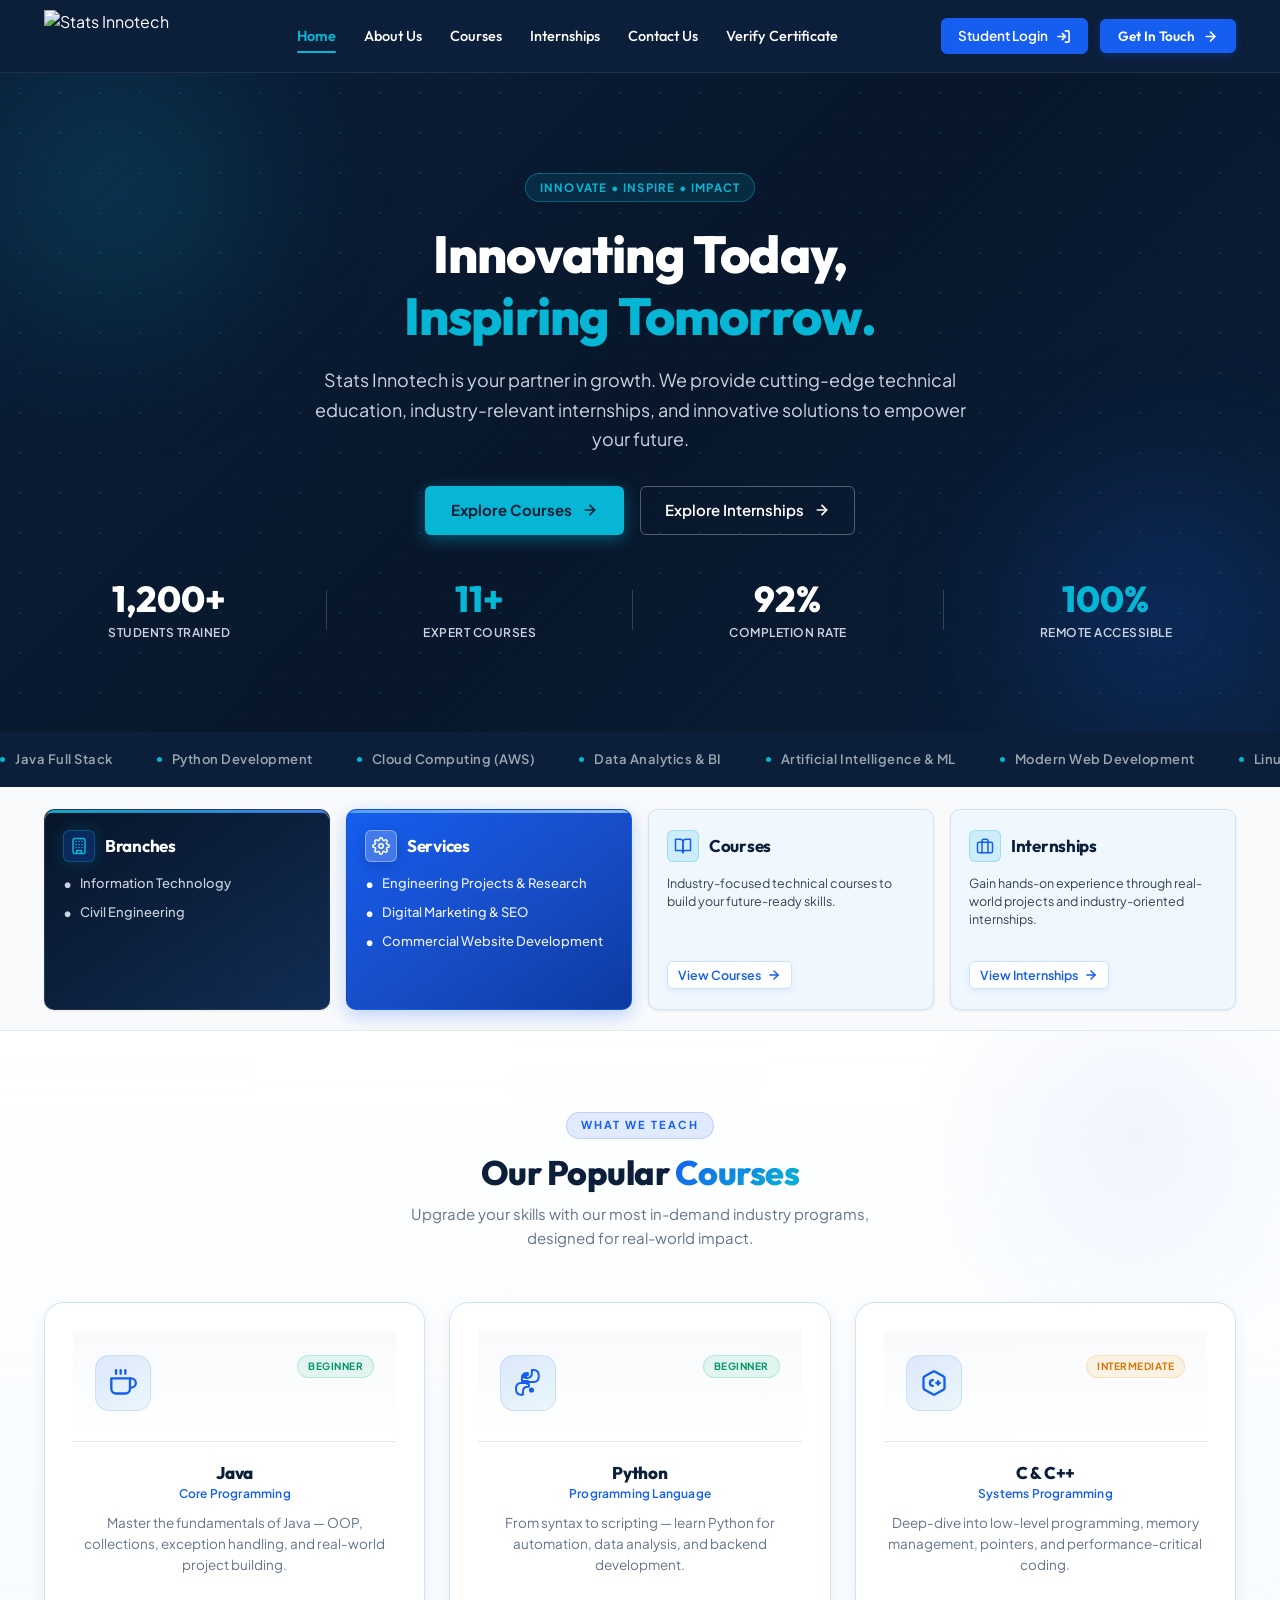
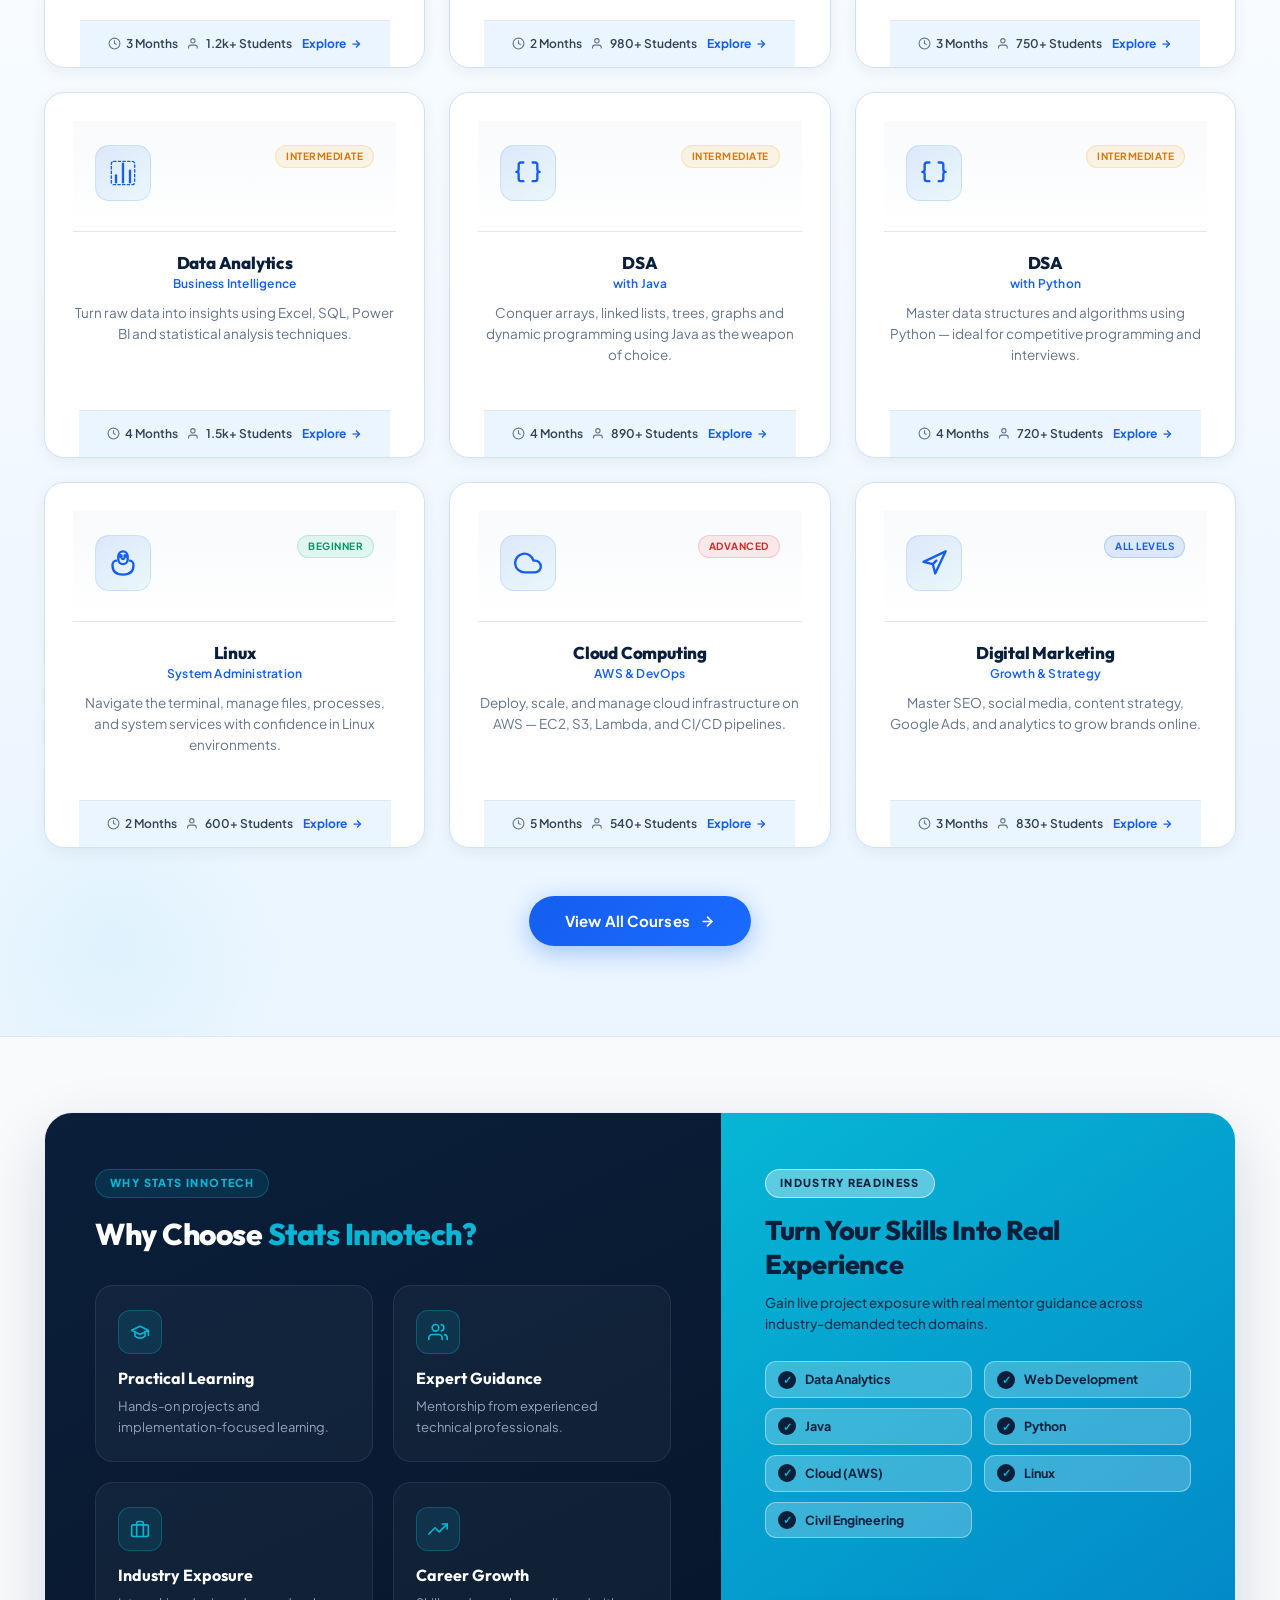
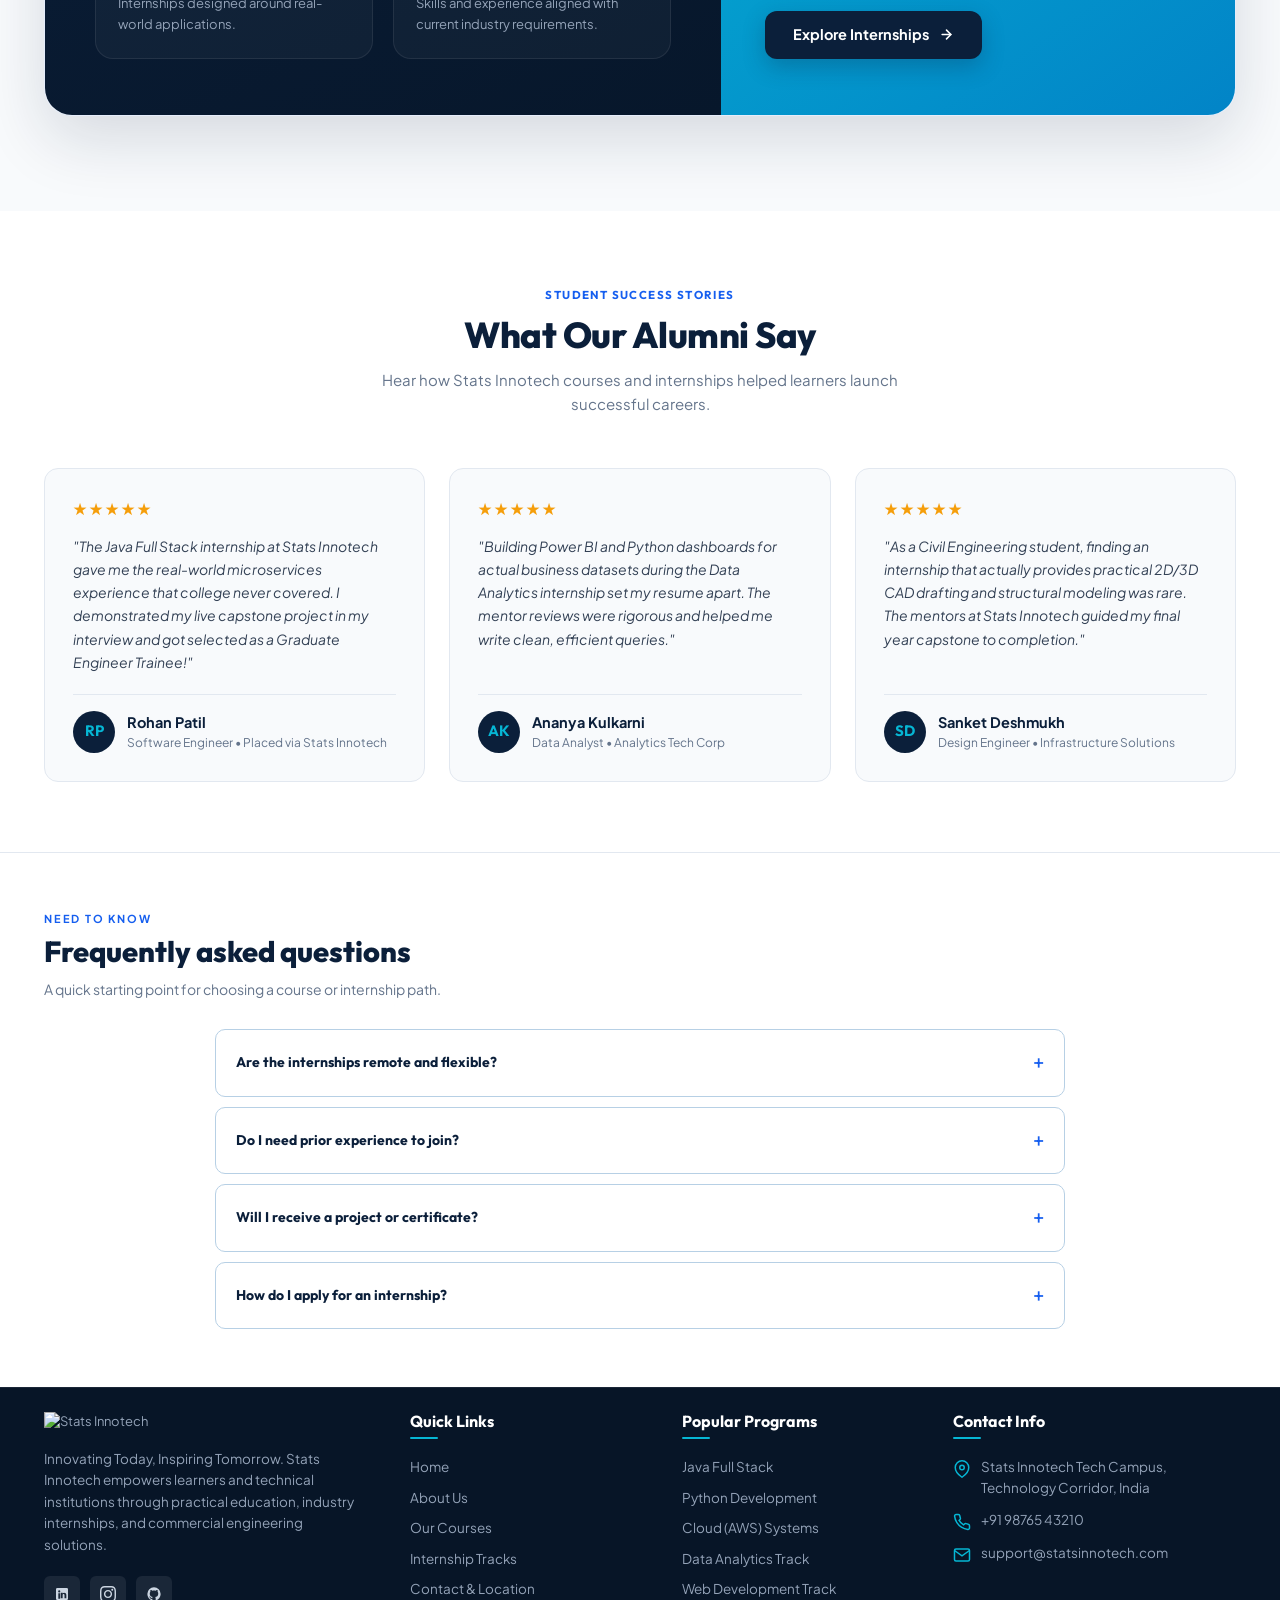
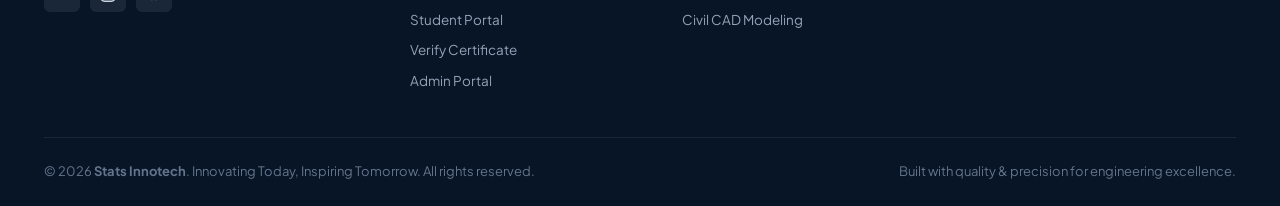
==== commit 4c57581a: "Add student portal and unify navigation across all site pages" ====
--- a/index.html
+++ b/index.html
@@ -2729,7 +2729,7 @@
         </nav>
         <!-- Right Header CTA & Actions -->
         <div class="nav-actions">
-          <a class="btn-header-login" href="index.html#student" id="btnLogin">
+          <a class="btn-header-login" href="student.html" id="btnLogin">
             <span>Student Login</span>
             <svg fill="none" height="15" stroke="currentColor" stroke-linecap="round" stroke-linejoin="round"
               stroke-width="2.5" viewbox="0 0 24 24" width="15">
@@ -3604,7 +3604,9 @@
               <li><a href="courses.html">Our Courses</a></li>
               <li><a href="internships.html">Internship Tracks</a></li>
               <li><a href="contact.html">Contact &amp; Location</a></li>
-              <li><a href="index.html#student">Student Portal</a></li>
+              <li><a href="student.html">Student Portal</a></li>
+              <li><a href="verify.html">Verify Certificate</a></li>
+              <li><a href="admin.html">Admin Portal</a></li>
             </ul>
           </div>
 
@@ -4429,7 +4431,7 @@
             if (idx >= 0) users[idx] = userData;
             else users.push(userData);
             localStorage.setItem('stats_students', JSON.stringify(users));
-          } catch (e) {}
+          } catch (e) { }
 
           return {
             ok: true,
@@ -6667,7 +6669,7 @@
 
       // Check URL hash for direct student login access
       if (window.location.hash === '#student') {
-        showStudentPortal();
+        window.location.href = 'student.html';
       }
 
       // Header Student Login: switch to student portal
@@ -6675,11 +6677,12 @@
       if (login) {
         login.addEventListener('click', function (e) {
           e.preventDefault();
-          showStudentPortal();
+          window.location.href = 'student.html';
         });
       }
     })();
   </script>
   <script src="main.js"></script>
 </body>
-</html>
+
+</html>
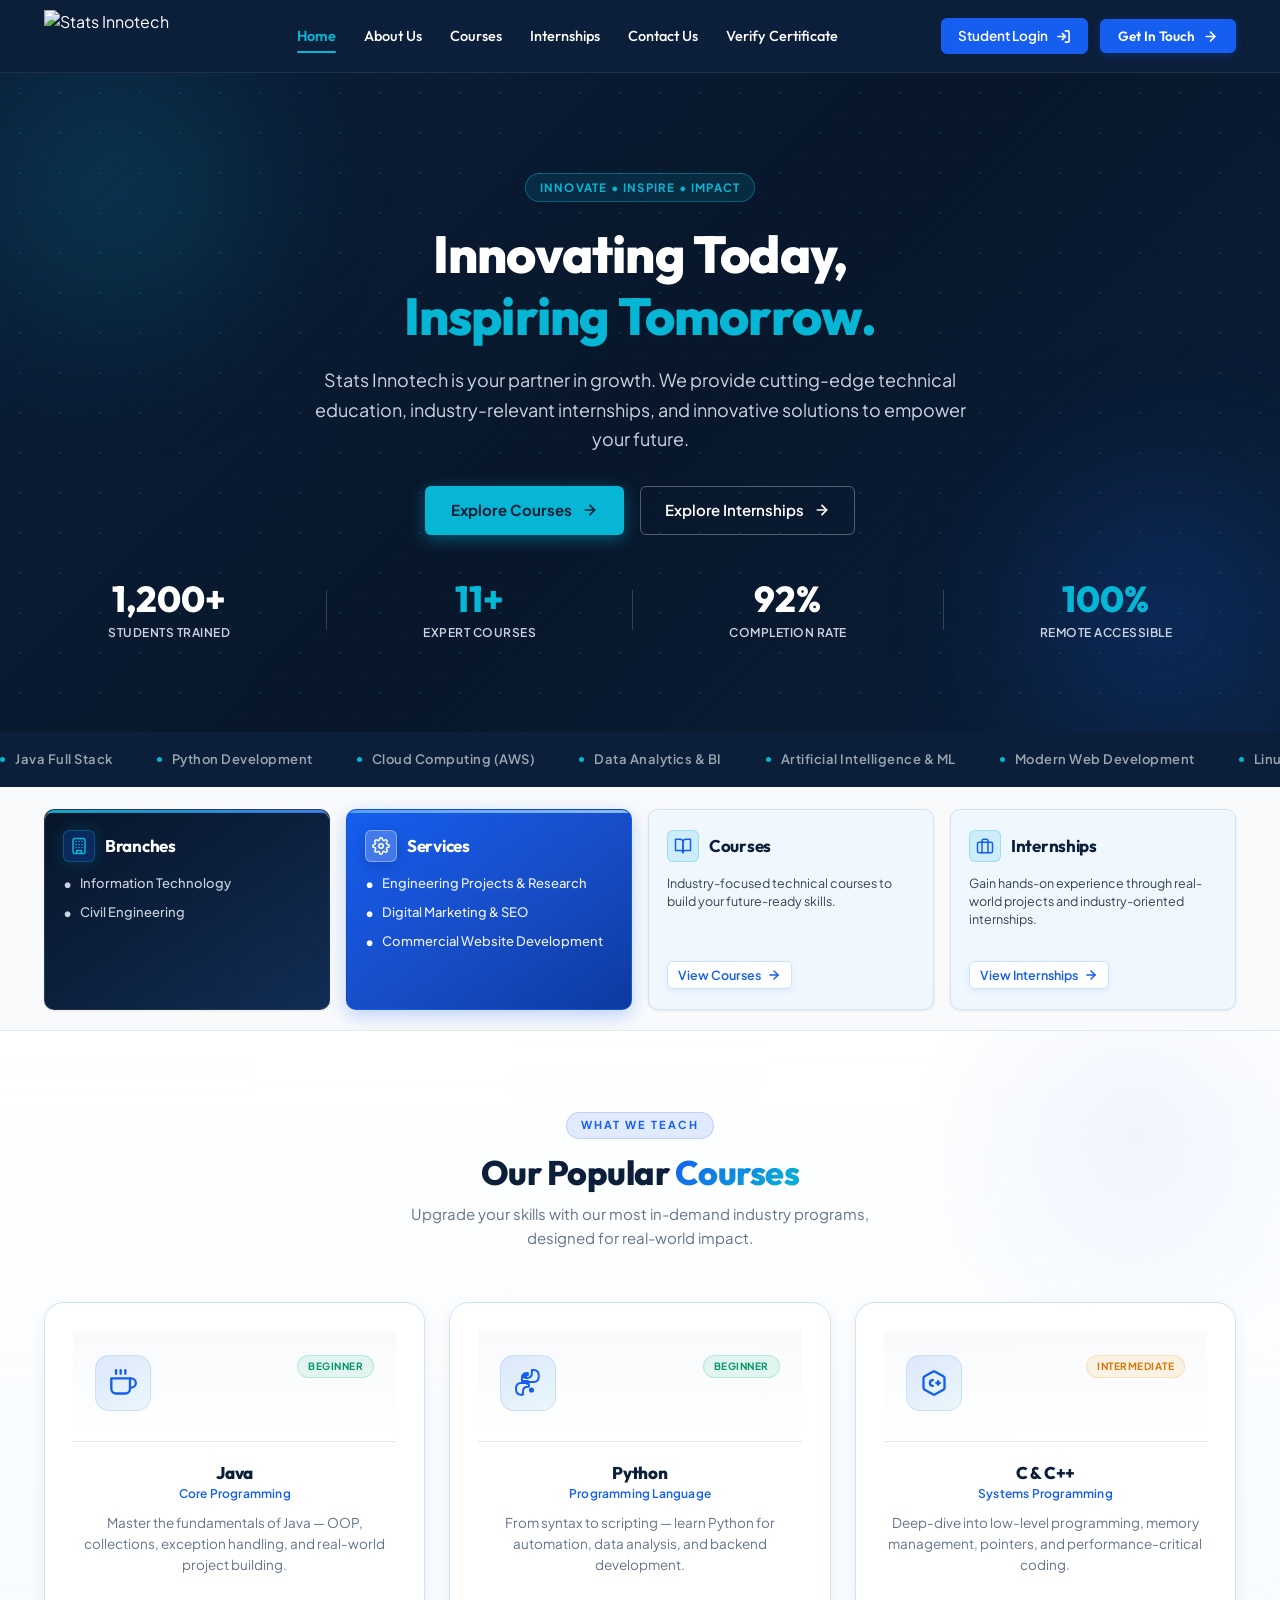
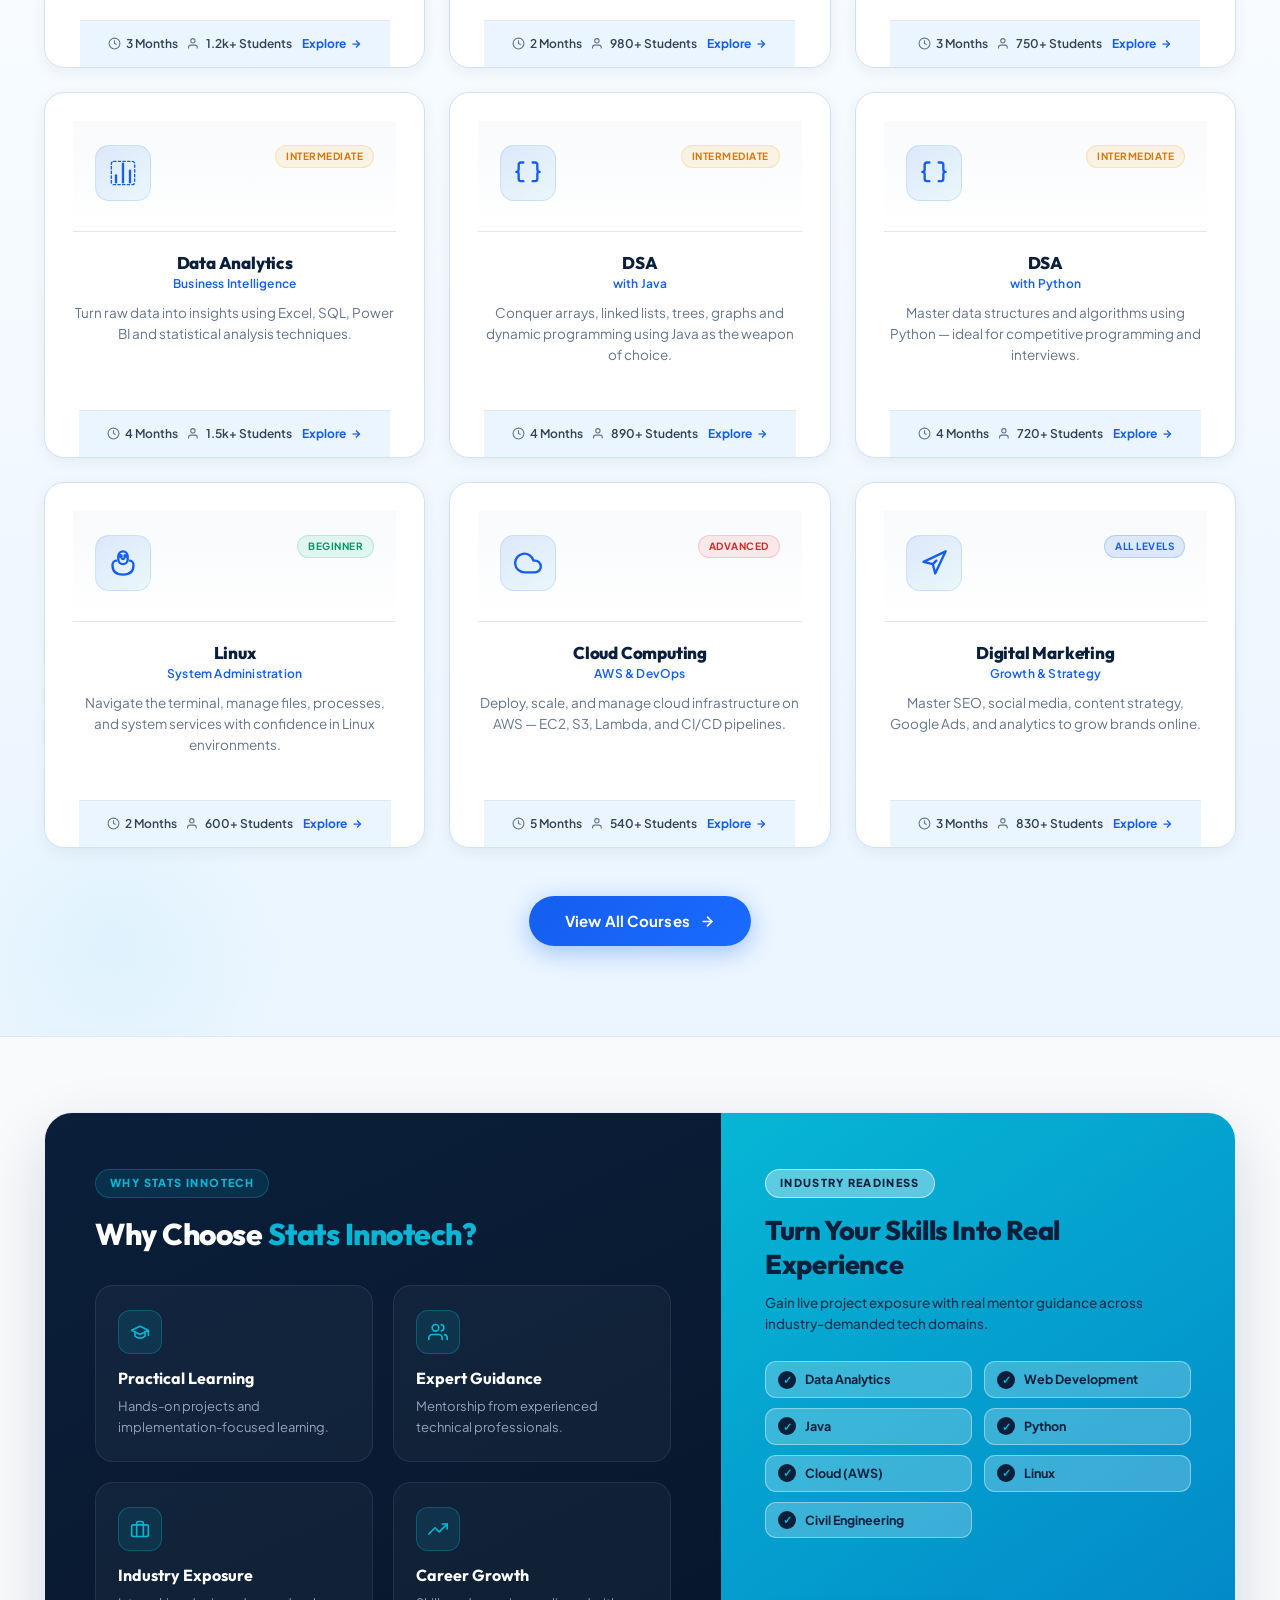
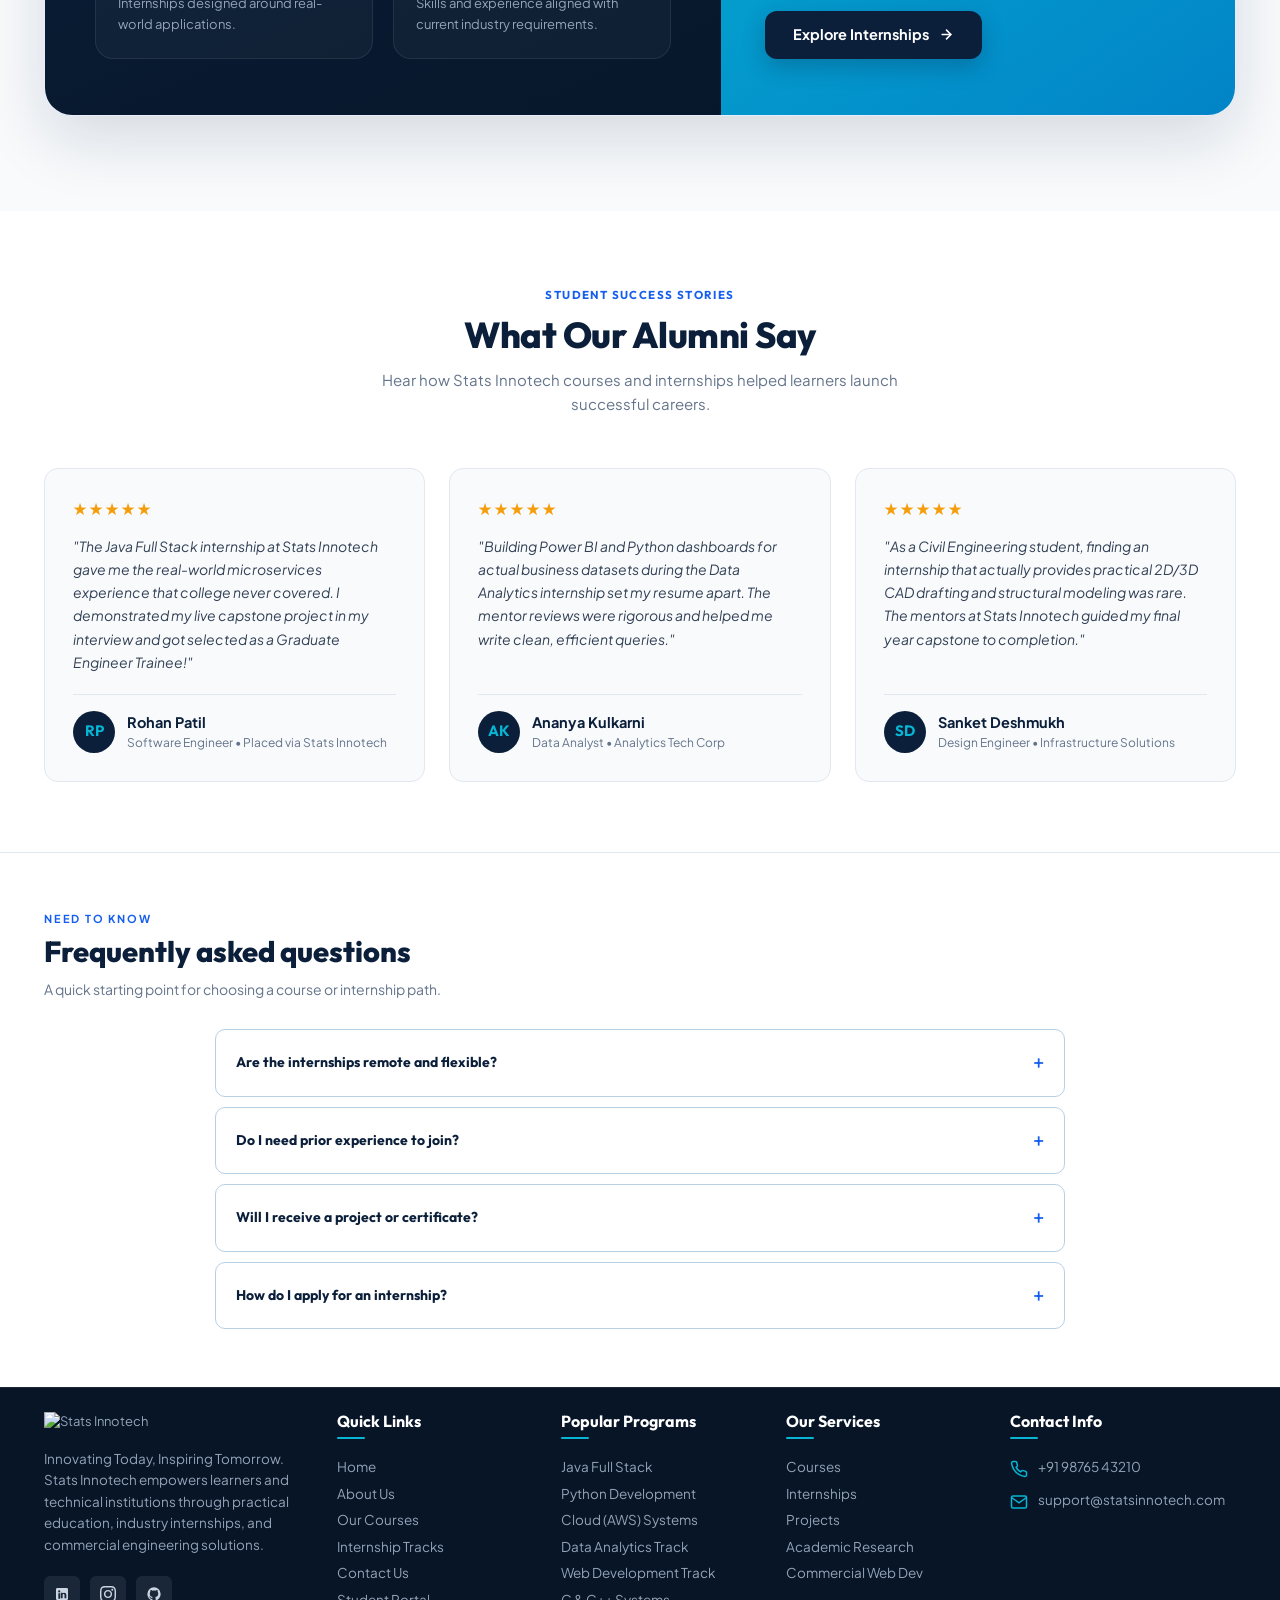
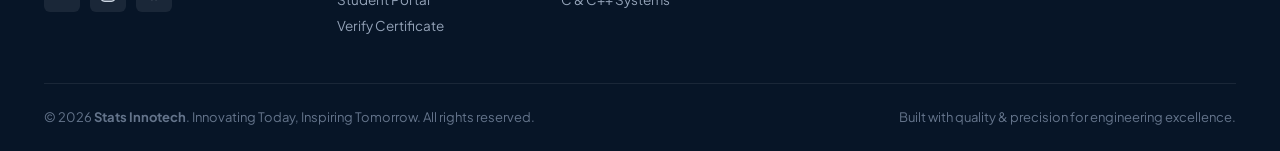
==== commit 742620fe: "Added Services in footer" ====
--- a/index.html
+++ b/index.html
@@ -3578,8 +3578,8 @@
                   </path>
                 </svg>
               </a>
-              <a href="https://instagram.com" class="social-icon-btn" aria-label="Instagram" target="_blank"
-                rel="noopener">
+              <a href="https://www.instagram.com/statsinnotech?stkn=ejNqcjBldDBndDdu" class="social-icon-btn"
+                aria-label="Instagram" target="_blank" rel="noopener">
                 <svg fill="currentColor" height="16" viewBox="0 0 24 24" width="16">
                   <path
                     d="M12 2.163c3.204 0 3.584.012 4.85.07 3.252.148 4.771 1.691 4.919 4.919.058 1.265.069 1.645.069 4.849 0 3.205-.012 3.584-.069 4.849-.149 3.225-1.664 4.771-4.919 4.919-1.266.058-1.644.07-4.85.07-3.204 0-3.584-.012-4.849-.07-3.26-.149-4.771-1.699-4.919-4.92-.058-1.265-.07-1.644-.07-4.849 0-3.204.013-3.583.07-4.849.149-3.227 1.664-4.771 4.919-4.919 1.266-.057 1.645-.069 4.849-.069zm0-2.163c-3.259 0-3.667.014-4.947.072-4.358.2-6.78 2.618-6.98 6.98-.059 1.281-.073 1.689-.073 4.948 0 3.259.014 3.668.072 4.948.2 4.358 2.618 6.78 6.98 6.98 1.281.058 1.689.072 4.948.072 3.259 0 3.668-.014 4.948-.072 4.354-.2 6.782-2.618 6.979-6.98.059-1.28.073-1.689.073-4.948 0-3.259-.014-3.667-.072-4.947-.196-4.354-2.617-6.78-6.979-6.98-1.281-.059-1.69-.073-4.949-.073zm0 5.838c-3.403 0-6.162 2.759-6.162 6.162s2.759 6.163 6.162 6.163 6.162-2.759 6.162-6.163c0-3.403-2.759-6.162-6.162-6.162zm0 10.162c-2.209 0-4-1.79-4-4 0-2.209 1.791-4 4-4s4 1.791 4 4c0 2.21-1.791 4-4 4zm6.406-11.845c-.796 0-1.441.645-1.441 1.44s.645 1.44 1.441 1.44c.795 0 1.439-.645 1.439-1.44s-.644-1.44-1.439-1.44z">
@@ -3603,10 +3603,9 @@
               <li><a href="about.html">About Us</a></li>
               <li><a href="courses.html">Our Courses</a></li>
               <li><a href="internships.html">Internship Tracks</a></li>
-              <li><a href="contact.html">Contact &amp; Location</a></li>
+              <li><a href="contact.html">Contact Us</a></li>
               <li><a href="student.html">Student Portal</a></li>
               <li><a href="verify.html">Verify Certificate</a></li>
-              <li><a href="admin.html">Admin Portal</a></li>
             </ul>
           </div>
 
@@ -3618,20 +3617,24 @@
               <li><a href="courses.html">Cloud (AWS) Systems</a></li>
               <li><a href="internships.html">Data Analytics Track</a></li>
               <li><a href="internships.html">Web Development Track</a></li>
-              <li><a href="courses.html">Civil CAD Modeling</a></li>
+              <li><a href="courses.html">C &amp; C++ Systems</a></li>
+            </ul>
+          </div>
+
+          <div>
+            <h4 class="footer-heading">Our Services</h4>
+            <ul class="footer-links-list">
+              <li><a href="courses.html">Courses</a></li>
+              <li><a href="internships.html">Internships</a></li>
+              <li><a href="contact.html">Projects</a></li>
+              <li><a href="contact.html">Academic Research</a></li>
+              <li><a href="contact.html">Commercial Web Dev</a></li>
             </ul>
           </div>
 
           <div>
             <h4 class="footer-heading">Contact Info</h4>
             <div class="footer-contact-info">
-              <div class="footer-contact-item">
-                <svg fill="none" height="18" stroke="currentColor" stroke-width="2" viewBox="0 0 24 24" width="18">
-                  <path d="M21 10c0 7-9 13-9 13s-9-6-9-13a9 9 0 0 1 18 0z"></path>
-                  <circle cx="12" cy="10" r="3"></circle>
-                </svg>
-                <span>Stats Innotech Tech Campus, Technology Corridor, India</span>
-              </div>
               <div class="footer-contact-item">
                 <svg fill="none" height="18" stroke="currentColor" stroke-width="2" viewBox="0 0 24 24" width="18">
                   <path
@@ -3773,6 +3776,7 @@
             <div class="form-group">
               <label class="form-label" for="internExperience">Current Year / Status</label>
               <select class="form-select" id="internExperience">
+                <option value="1st Year">1st Year Student</option>
                 <option value="2nd Year">2nd Year Student</option>
                 <option value="3rd Year">3rd Year Student</option>
                 <option value="Final Year">Final Year Student</option>
--- a/styles.css
+++ b/styles.css
@@ -889,9 +889,11 @@
     scrollbar-width: none;
     -ms-overflow-style: none;
   }
+
   .courses-filter-nav::-webkit-scrollbar {
     display: none;
   }
+
   .filter-btn {
     white-space: nowrap;
     flex-shrink: 0;
@@ -2248,8 +2250,9 @@
 
 .footer-top-grid {
   display: grid;
-  grid-template-columns: 1.4fr 1fr 1fr 1.2fr;
-  gap: 36px;
+  grid-template-columns: 1.35fr 1fr 1fr 1fr 1.15fr;
+  gap: 28px;
+  align-items: start;
   margin-bottom: 46px;
 }
 
@@ -2293,7 +2296,7 @@
 .footer-links-list {
   display: flex;
   flex-direction: column;
-  gap: 10px;
+  gap: 6px;
 }
 
 .footer-links-list a {
@@ -2418,6 +2421,7 @@
   .modal-overlay {
     padding: 12px;
   }
+
   .modal-card {
     border-radius: var(--radius-lg);
     max-height: 92dvh;
@@ -2520,6 +2524,11 @@
 
   .footer-top-grid {
     grid-template-columns: repeat(2, 1fr);
+    gap: 32px;
+  }
+
+  .footer-brand-col {
+    grid-column: 1 / -1;
   }
 }
 
@@ -2591,6 +2600,7 @@
       opacity: 0;
       transform: translateY(-8px);
     }
+
     to {
       opacity: 1;
       transform: translateY(0);
@@ -2677,6 +2687,11 @@
 
   .footer-top-grid {
     grid-template-columns: 1fr;
+    gap: 28px;
+  }
+
+  .footer-brand-col {
+    grid-column: auto;
   }
 
   .hero-title,
@@ -2932,6 +2947,7 @@
     width: 100%;
     gap: 12px;
   }
+
   .cta-banner-actions .btn-cta-primary,
   .cta-banner-actions .btn-cta-secondary {
     width: 100%;
@@ -2989,9 +3005,11 @@
     margin-left: auto;
     margin-right: auto;
   }
+
   .hero-stat-divider {
     display: none;
   }
+
   .hero-stat-item {
     padding: 10px 4px;
     background: rgba(255, 255, 255, 0.04);
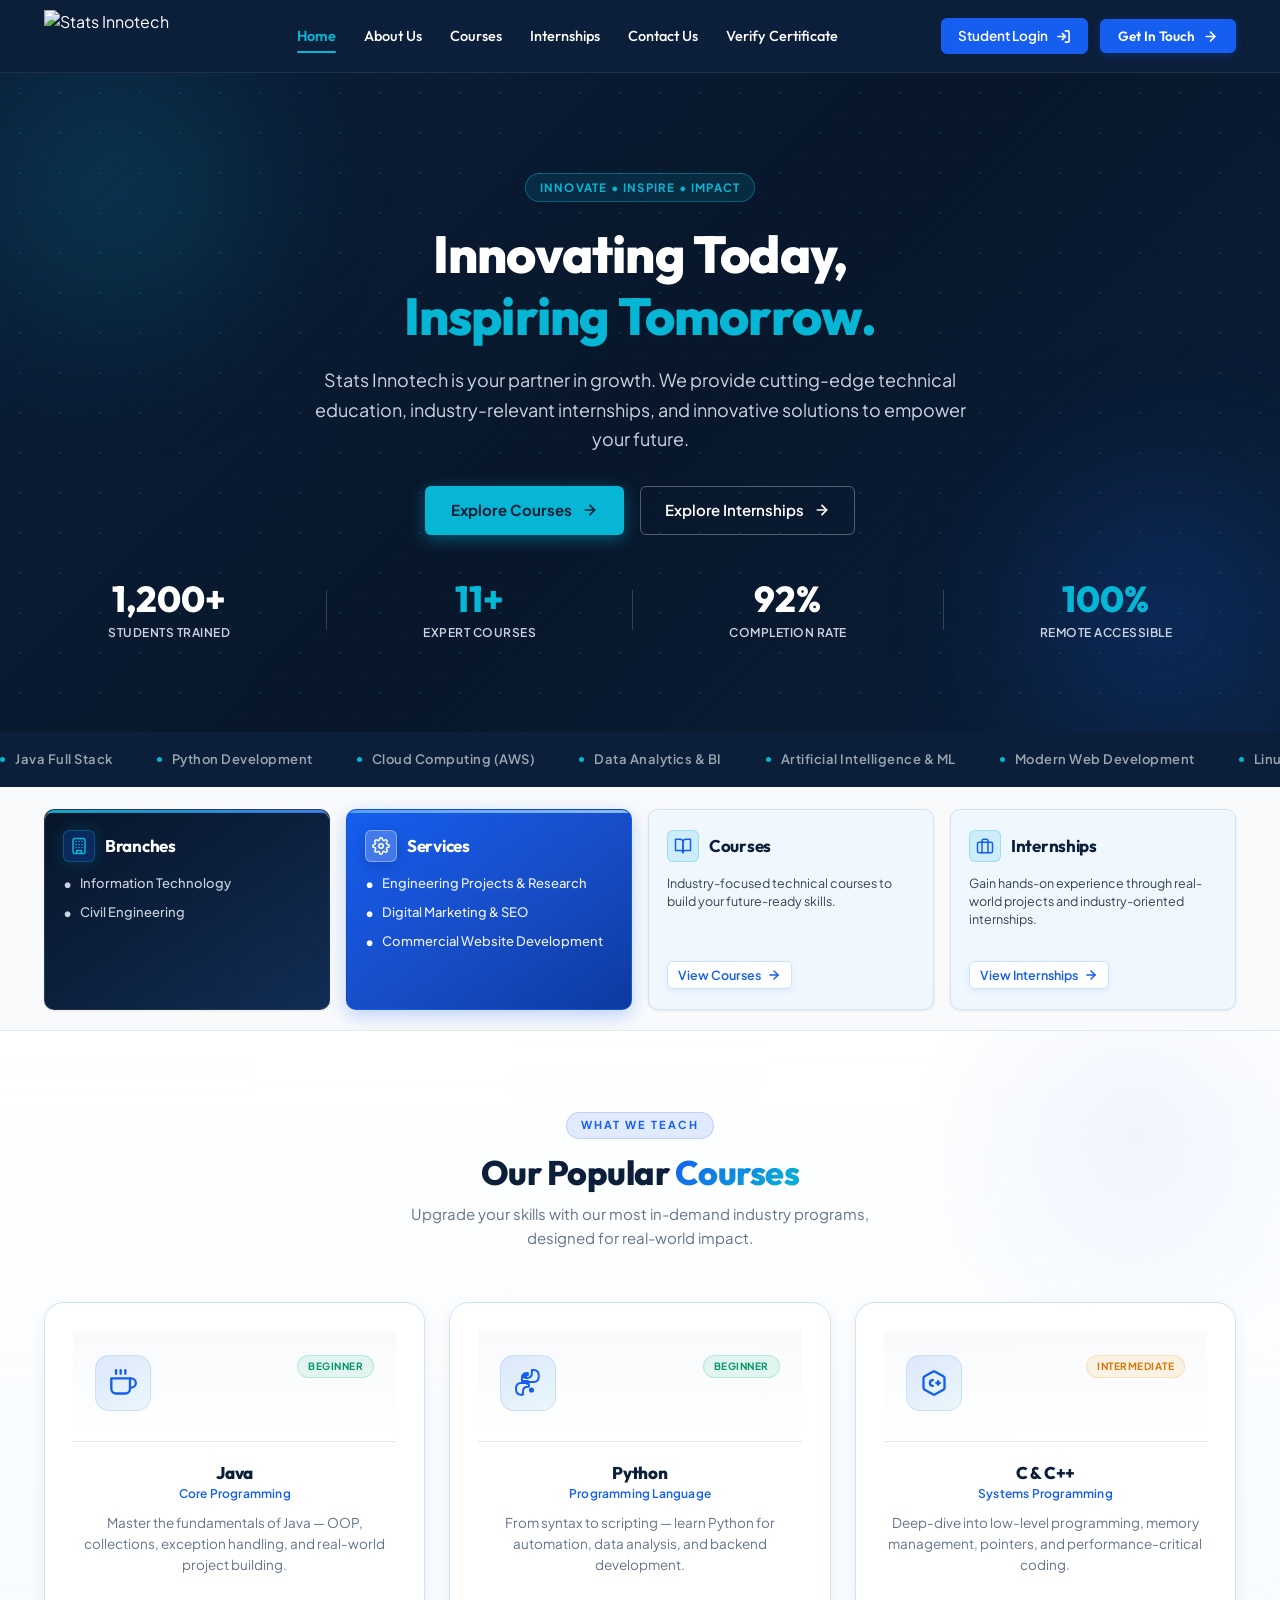
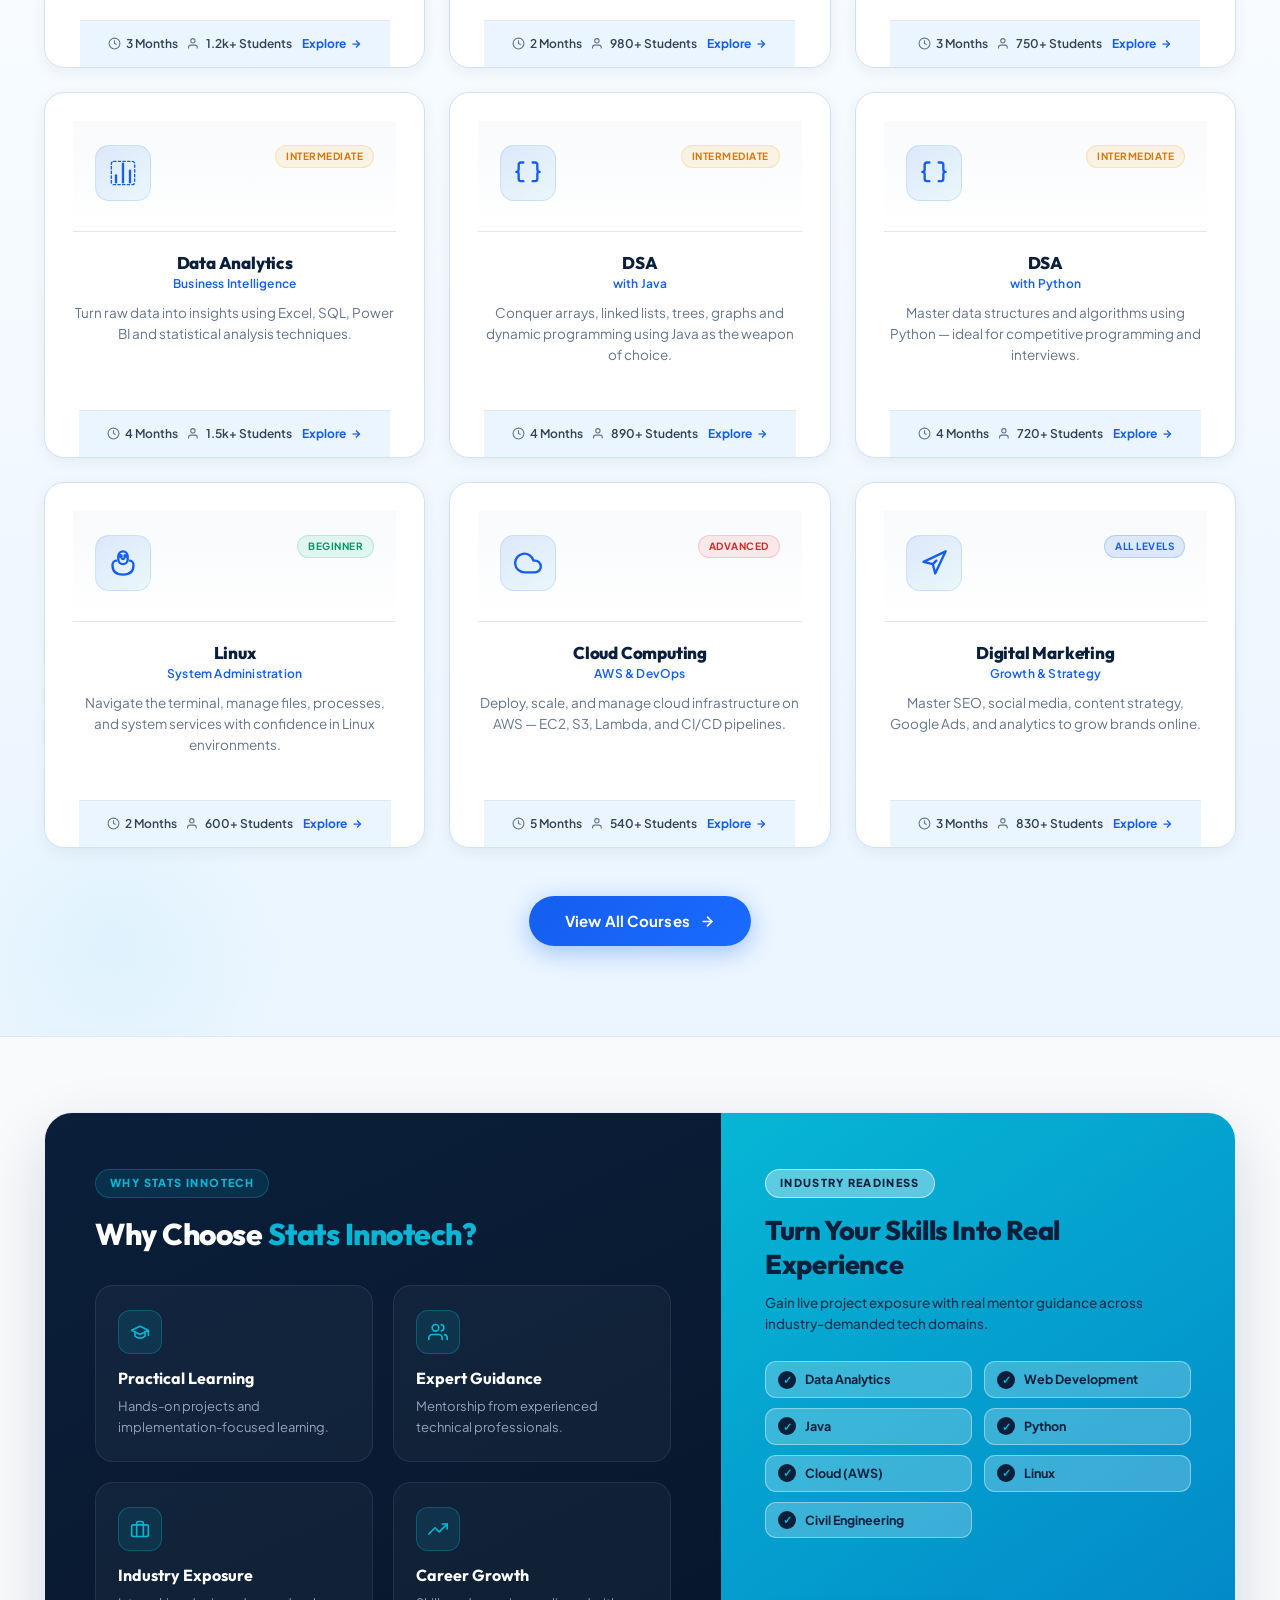
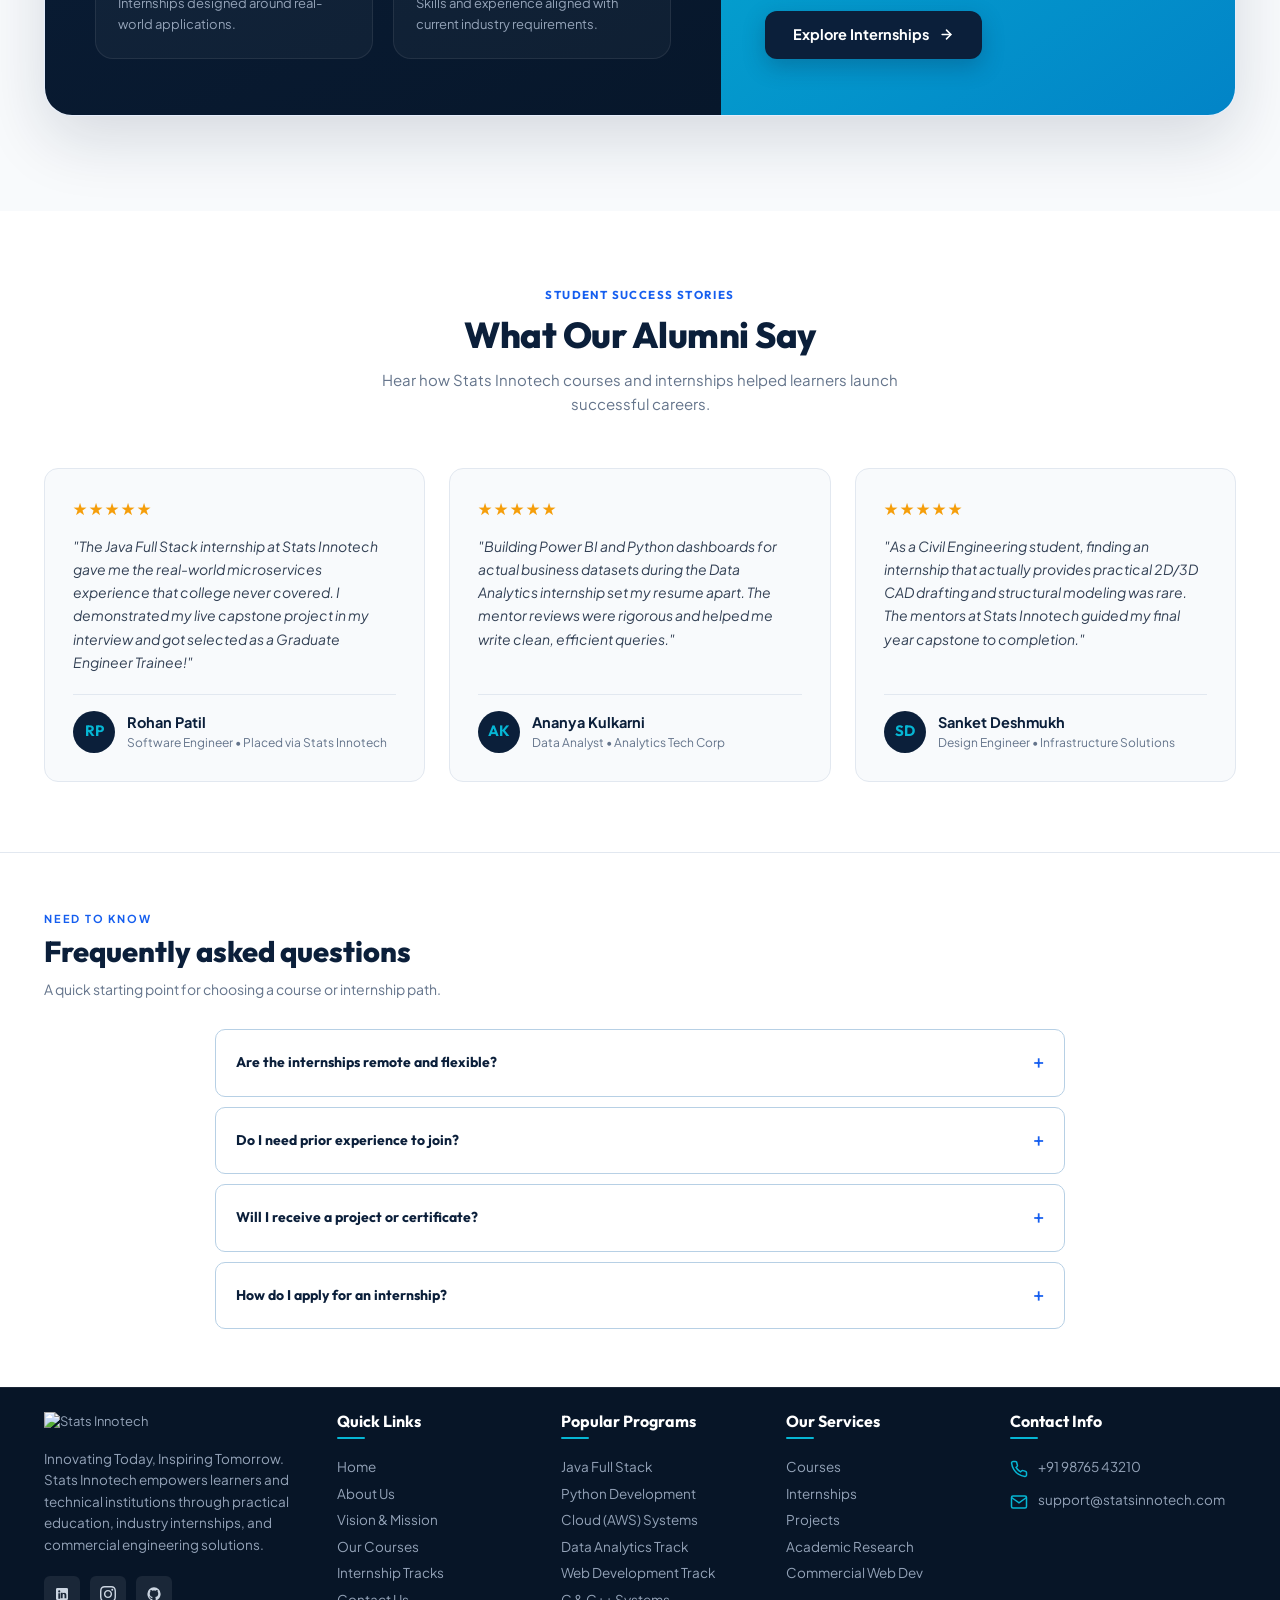
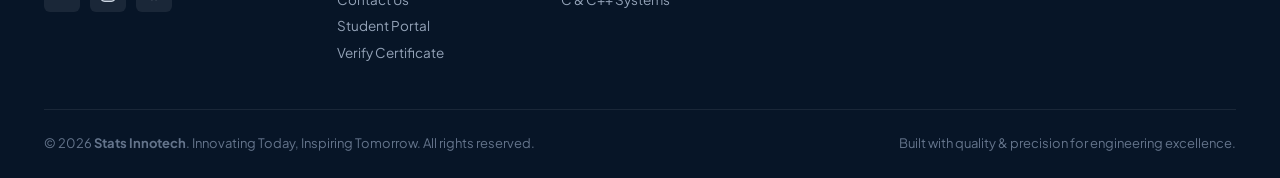
==== commit 05b5ef35: "Footer changes" ====
--- a/index.html
+++ b/index.html
@@ -3570,8 +3570,8 @@
               practical education, industry internships, and commercial engineering solutions.
             </p>
             <div class="footer-social-row">
-              <a href="https://linkedin.com" class="social-icon-btn" aria-label="LinkedIn" target="_blank"
-                rel="noopener">
+              <a href="https://www.linkedin.com/in/stats-innotech-69651b435?utm_source=share_via&utm_content=profile&utm_medium=member_android"
+                class="social-icon-btn" aria-label="LinkedIn" target="_blank" rel="noopener">
                 <svg fill="currentColor" height="16" viewBox="0 0 24 24" width="16">
                   <path
                     d="M19 3a2 2 0 0 1 2 2v14a2 2 0 0 1-2 2H5a2 2 0 0 1-2-2V5a2 2 0 0 1 2-2h14m-.5 15.5v-5.3a3.26 3.26 0 0 0-3.26-3.26c-.85 0-1.84.52-2.28 1.3v-1.11h-2.79v8.37h2.79v-4.93c0-.77.62-1.4 1.39-1.4a1.4 1.4 0 0 1 1.4 1.4v4.93h2.75M6.46 10.9v8.37H9.2V10.9H6.46M7.83 6.45a1.64 1.64 0 1 0 0 3.28 1.64 1.64 0 0 0 0-3.28z">
@@ -3601,6 +3601,7 @@
             <ul class="footer-links-list">
               <li><a href="index.html">Home</a></li>
               <li><a href="about.html">About Us</a></li>
+              <li><a href="about.html#vision-mission">Vision &amp; Mission</a></li>
               <li><a href="courses.html">Our Courses</a></li>
               <li><a href="internships.html">Internship Tracks</a></li>
               <li><a href="contact.html">Contact Us</a></li>
--- a/styles.css
+++ b/styles.css
@@ -1703,6 +1703,286 @@
   object-fit: cover;
 }
 
+/* ==========================================================================
+   VISION & MISSION SECTION
+   ========================================================================== */
+.vision-mission-section {
+  padding: 80px 0;
+  background: linear-gradient(180deg, #F8FAFC 0%, #FFFFFF 100%);
+  position: relative;
+  border-top: 1px solid var(--border-light);
+  border-bottom: 1px solid var(--border-light);
+}
+
+.vm-grid {
+  display: grid;
+  grid-template-columns: 1fr 1fr;
+  gap: 32px;
+  align-items: stretch;
+}
+
+/* Vision Card (Heroic Dark Navy) */
+.vm-card {
+  border-radius: var(--radius-xl);
+  padding: 36px 32px;
+  position: relative;
+  overflow: hidden;
+  transition: transform 0.3s ease, box-shadow 0.3s ease, border-color 0.3s ease;
+  display: flex;
+  flex-direction: column;
+}
+
+.vm-card-vision {
+  background: linear-gradient(145deg, #0B1F3A 0%, #0F2E59 60%, #071527 100%);
+  border: 1px solid rgba(6, 182, 212, 0.3);
+  box-shadow: 0 16px 36px rgba(11, 31, 58, 0.16);
+  color: var(--white);
+}
+
+.vm-card-vision:hover {
+  transform: translateY(-4px);
+  border-color: var(--cyan-primary);
+  box-shadow: 0 22px 44px rgba(6, 182, 212, 0.22);
+}
+
+.vm-card-vision-glow {
+  position: absolute;
+  top: -80px;
+  right: -80px;
+  width: 220px;
+  height: 220px;
+  border-radius: 50%;
+  background: radial-gradient(circle, rgba(6, 182, 212, 0.3) 0%, transparent 70%);
+  pointer-events: none;
+  filter: blur(40px);
+}
+
+.vm-card-vision-glow-2 {
+  position: absolute;
+  bottom: -60px;
+  left: -60px;
+  width: 180px;
+  height: 180px;
+  border-radius: 50%;
+  background: radial-gradient(circle, rgba(21, 94, 239, 0.3) 0%, transparent 70%);
+  pointer-events: none;
+  filter: blur(35px);
+}
+
+/* Mission Card (Crisp Elevated Light) */
+.vm-card-mission {
+  background: var(--white);
+  border: 1px solid var(--border-light);
+  box-shadow: 0 10px 30px rgba(11, 31, 58, 0.06);
+  color: var(--slate-dark);
+}
+
+.vm-card-mission:hover {
+  transform: translateY(-4px);
+  border-color: var(--blue-primary);
+  box-shadow: 0 18px 40px rgba(21, 94, 239, 0.12);
+}
+
+/* Badges & Header Elements */
+.vm-badge-row {
+  display: flex;
+  align-items: center;
+  justify-content: space-between;
+  margin-bottom: 20px;
+  gap: 12px;
+  flex-wrap: wrap;
+}
+
+.vm-pill {
+  display: inline-flex;
+  align-items: center;
+  gap: 8px;
+  font-family: var(--font-main);
+  font-size: 11.5px;
+  font-weight: 800;
+  letter-spacing: 1.2px;
+  text-transform: uppercase;
+  padding: 6px 14px;
+  border-radius: var(--radius-pill);
+}
+
+.vm-pill-cyan {
+  background: rgba(6, 182, 212, 0.16);
+  color: var(--cyan-primary);
+  border: 1px solid rgba(6, 182, 212, 0.35);
+}
+
+.vm-pill-blue {
+  background: rgba(21, 94, 239, 0.1);
+  color: var(--blue-primary);
+  border: 1px solid rgba(21, 94, 239, 0.25);
+}
+
+.vm-tag {
+  font-size: 12px;
+  font-weight: 600;
+  color: var(--slate-light);
+}
+
+.vm-tag-cyan {
+  color: rgba(255, 255, 255, 0.7);
+}
+
+.vm-heading {
+  font-size: 24px;
+  font-weight: 800;
+  line-height: 1.3;
+  margin-bottom: 12px;
+}
+
+.vm-heading-light {
+  color: var(--white);
+}
+
+.vm-heading-dark {
+  color: var(--navy-primary);
+}
+
+.vm-lead-desc {
+  font-size: 14px;
+  color: var(--slate-muted);
+  line-height: 1.6;
+  margin-bottom: 22px;
+}
+
+/* Quote Box for Vision */
+.vm-quote-box {
+  background: rgba(255, 255, 255, 0.05);
+  border: 1px solid rgba(255, 255, 255, 0.12);
+  border-left: 4px solid var(--cyan-primary);
+  border-radius: var(--radius-md);
+  padding: 22px 24px;
+  margin: 18px 0 24px;
+  position: relative;
+  backdrop-filter: blur(8px);
+  -webkit-backdrop-filter: blur(8px);
+}
+
+.vm-quote-mark {
+  font-family: Georgia, serif;
+  font-size: 48px;
+  line-height: 1;
+  color: var(--cyan-primary);
+  opacity: 0.45;
+  margin-bottom: -10px;
+}
+
+.vm-vision-text {
+  font-size: 16px;
+  line-height: 1.7;
+  color: rgba(255, 255, 255, 0.95);
+  font-weight: 500;
+  margin: 0;
+}
+
+.vm-vision-text mark {
+  background: transparent;
+  color: #38BDF8;
+  font-weight: 700;
+}
+
+/* Vision Highlights Chips */
+.vm-chips-list {
+  display: flex;
+  flex-wrap: wrap;
+  gap: 10px;
+  margin-top: auto;
+  padding-top: 14px;
+}
+
+.vm-chip {
+  display: inline-flex;
+  align-items: center;
+  gap: 6px;
+  background: rgba(255, 255, 255, 0.08);
+  border: 1px solid rgba(255, 255, 255, 0.15);
+  padding: 6px 12px;
+  border-radius: var(--radius-pill);
+  font-size: 12px;
+  font-weight: 600;
+  color: #E2E8F0;
+  transition: all 0.2s ease;
+}
+
+.vm-chip:hover {
+  background: rgba(6, 182, 212, 0.18);
+  border-color: var(--cyan-primary);
+  color: var(--white);
+  transform: translateY(-2px);
+}
+
+/* Mission Items List */
+.vm-mission-list {
+  display: flex;
+  flex-direction: column;
+  gap: 12px;
+  margin-top: 8px;
+}
+
+.vm-mission-item {
+  display: flex;
+  align-items: flex-start;
+  gap: 16px;
+  background: #F8FAFC;
+  border: 1px solid var(--border-light);
+  border-radius: var(--radius-lg);
+  padding: 14px 18px;
+  transition: all 0.25s ease;
+}
+
+.vm-mission-item:hover {
+  background: var(--ice-card);
+  border-color: var(--blue-primary);
+  transform: translateX(4px);
+  box-shadow: 0 4px 14px rgba(21, 94, 239, 0.08);
+}
+
+.vm-num-badge {
+  flex-shrink: 0;
+  width: 34px;
+  height: 34px;
+  border-radius: 50%;
+  background: linear-gradient(135deg, var(--navy-primary) 0%, var(--blue-primary) 100%);
+  color: var(--white);
+  font-family: var(--font-main);
+  font-size: 13px;
+  font-weight: 800;
+  display: flex;
+  align-items: center;
+  justify-content: center;
+  box-shadow: 0 4px 10px rgba(21, 94, 239, 0.25);
+  margin-top: 2px;
+  transition: background 0.25s ease;
+}
+
+.vm-mission-item:hover .vm-num-badge {
+  background: linear-gradient(135deg, var(--blue-primary) 0%, var(--cyan-primary) 100%);
+}
+
+.vm-mission-content {
+  flex: 1;
+}
+
+.vm-mission-title {
+  font-size: 14px;
+  font-weight: 700;
+  color: var(--navy-primary);
+  margin-bottom: 3px;
+  line-height: 1.4;
+}
+
+.vm-mission-desc {
+  font-size: 13px;
+  color: var(--slate-muted);
+  line-height: 1.55;
+  margin: 0;
+}
+
 /* Values Grid */
 .values-section {
   padding: 70px 0;
@@ -2563,6 +2843,11 @@
 
   .about-intro-grid {
     grid-template-columns: 1fr;
+  }
+
+  .vm-grid {
+    grid-template-columns: 1fr;
+    gap: 24px;
   }
 
   .branches-grid {
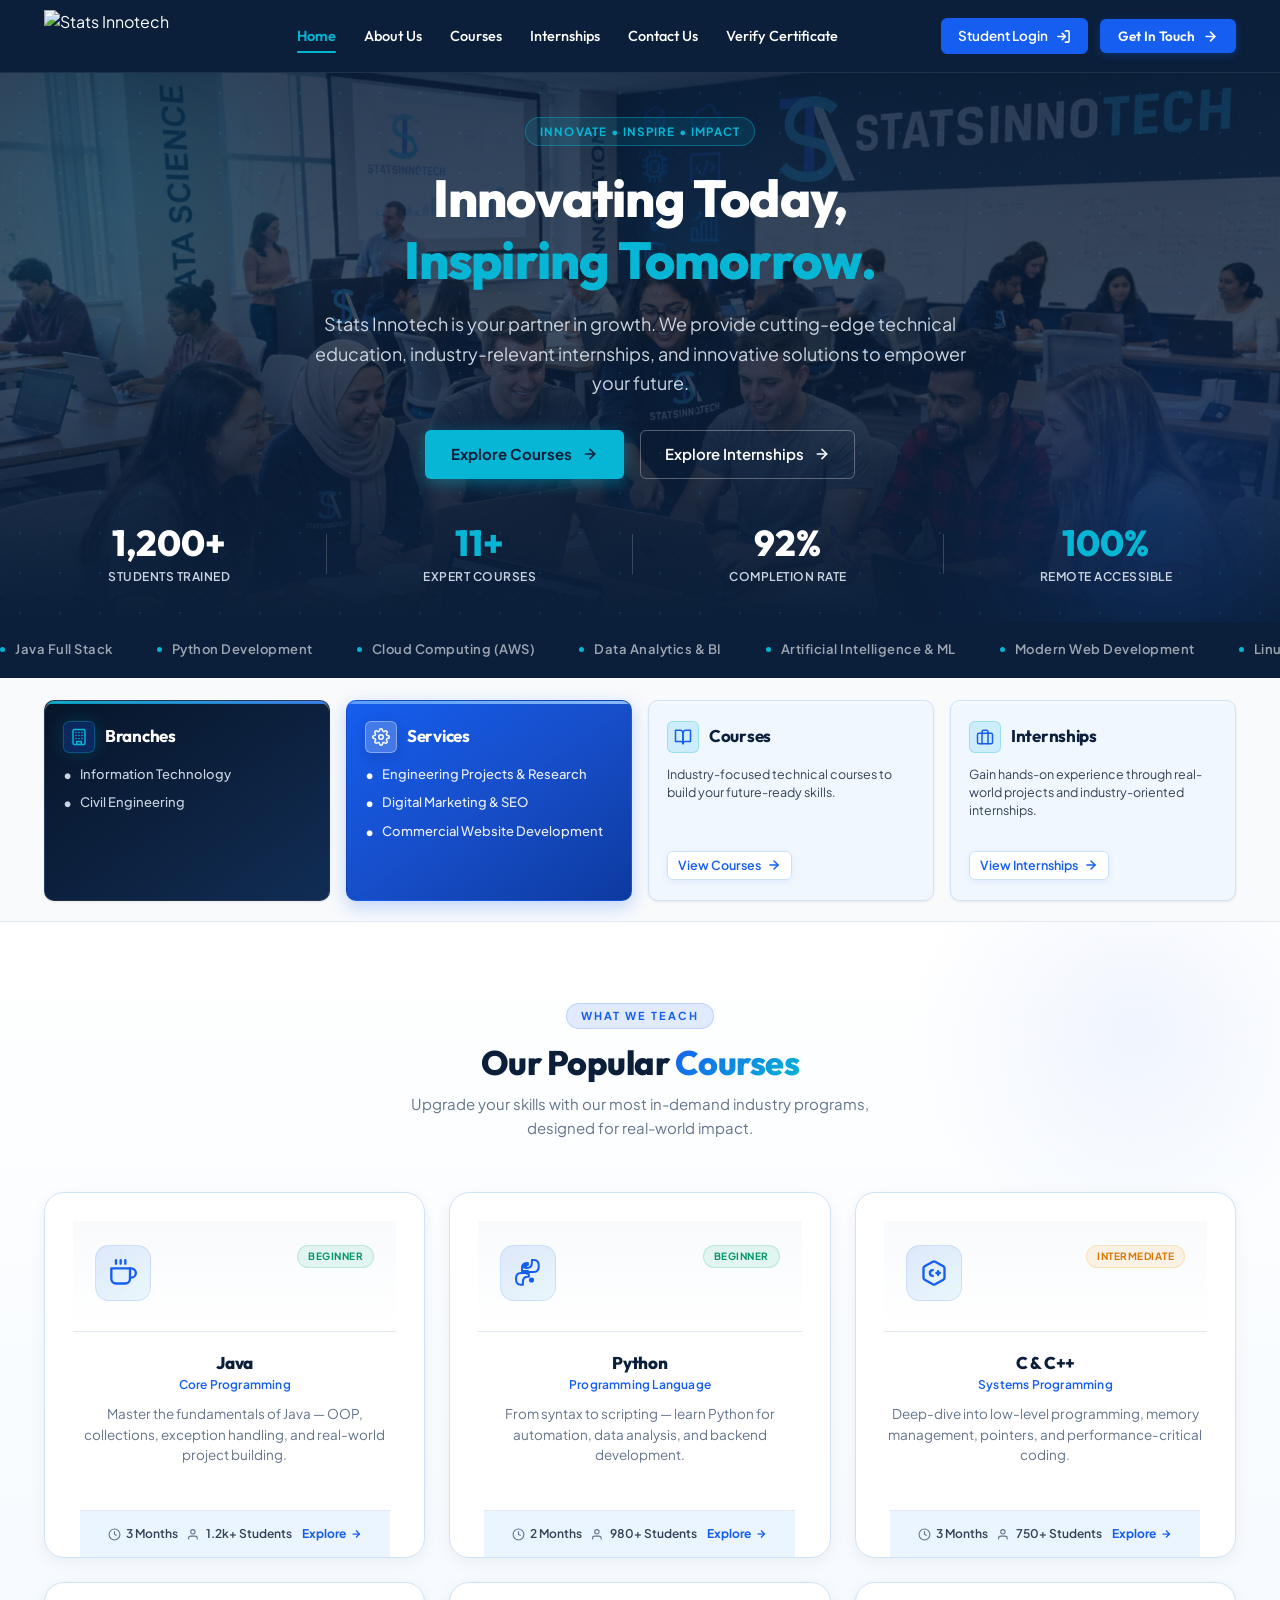
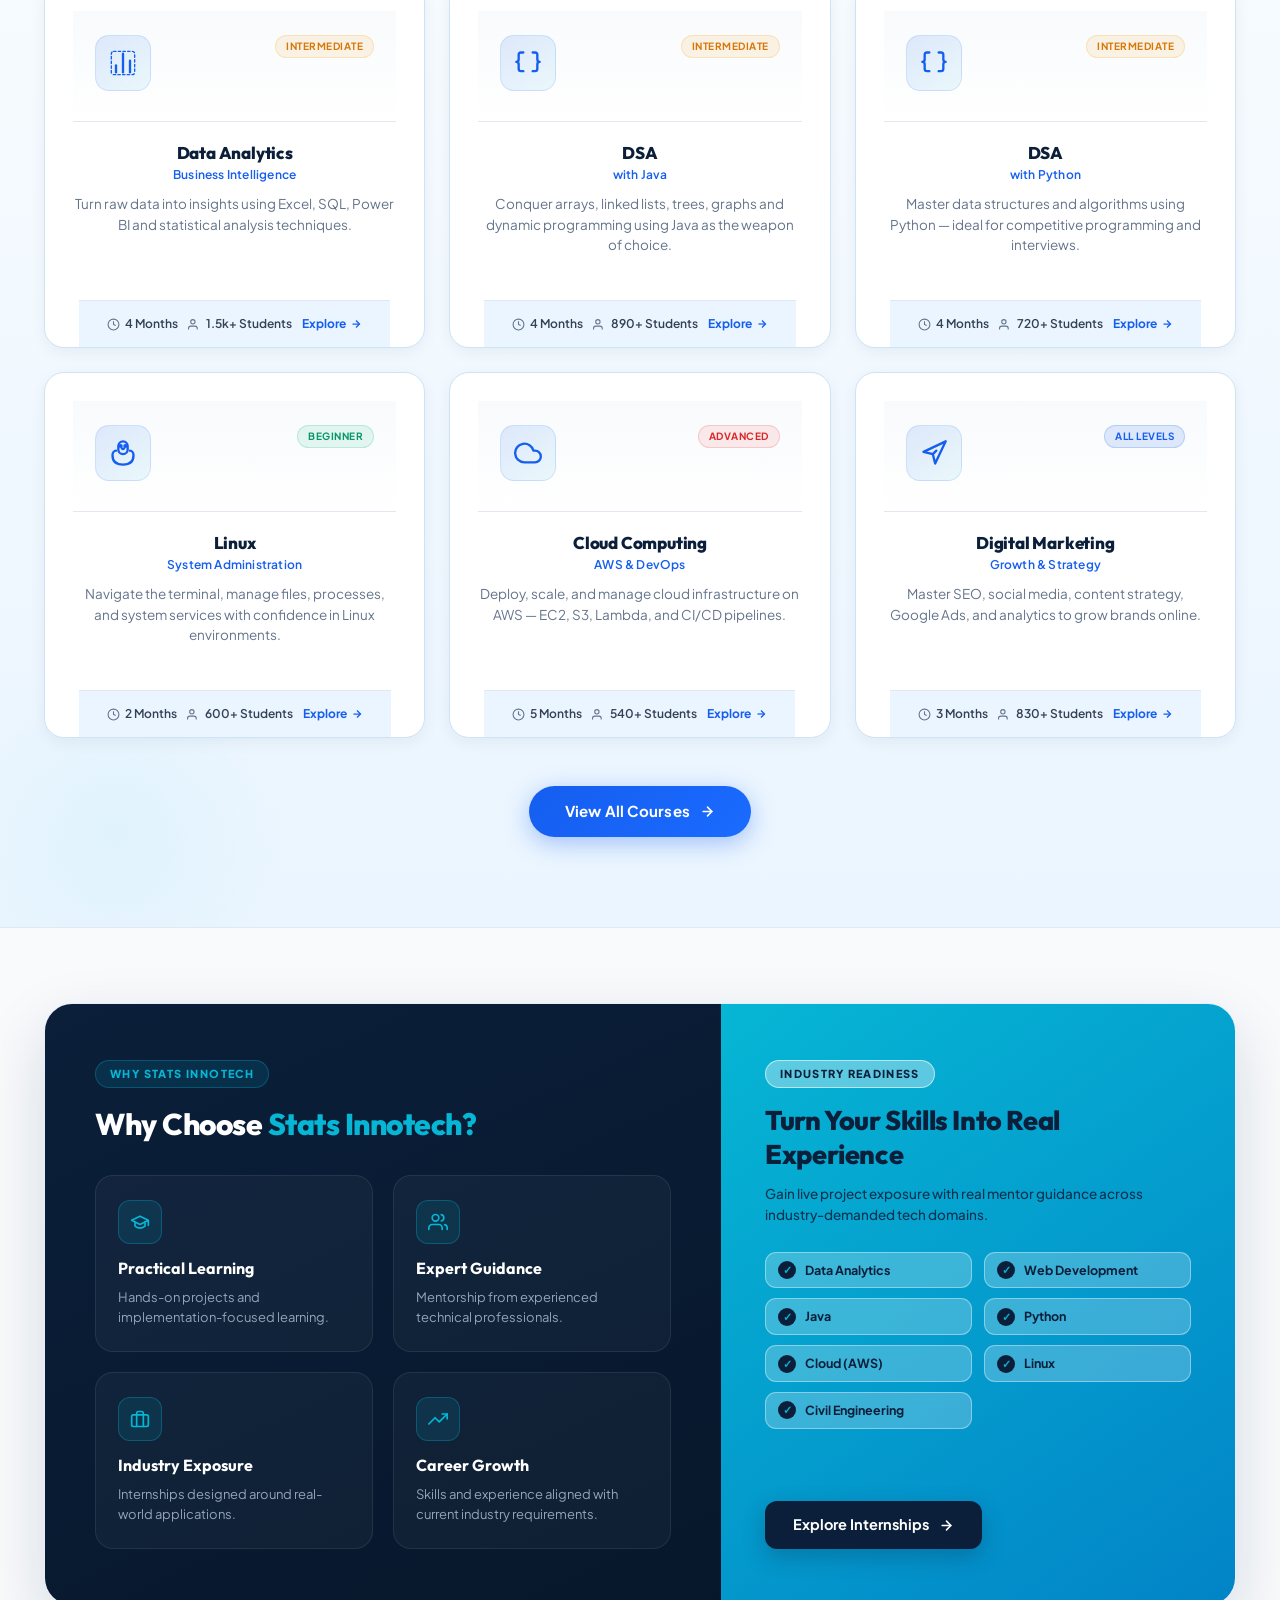
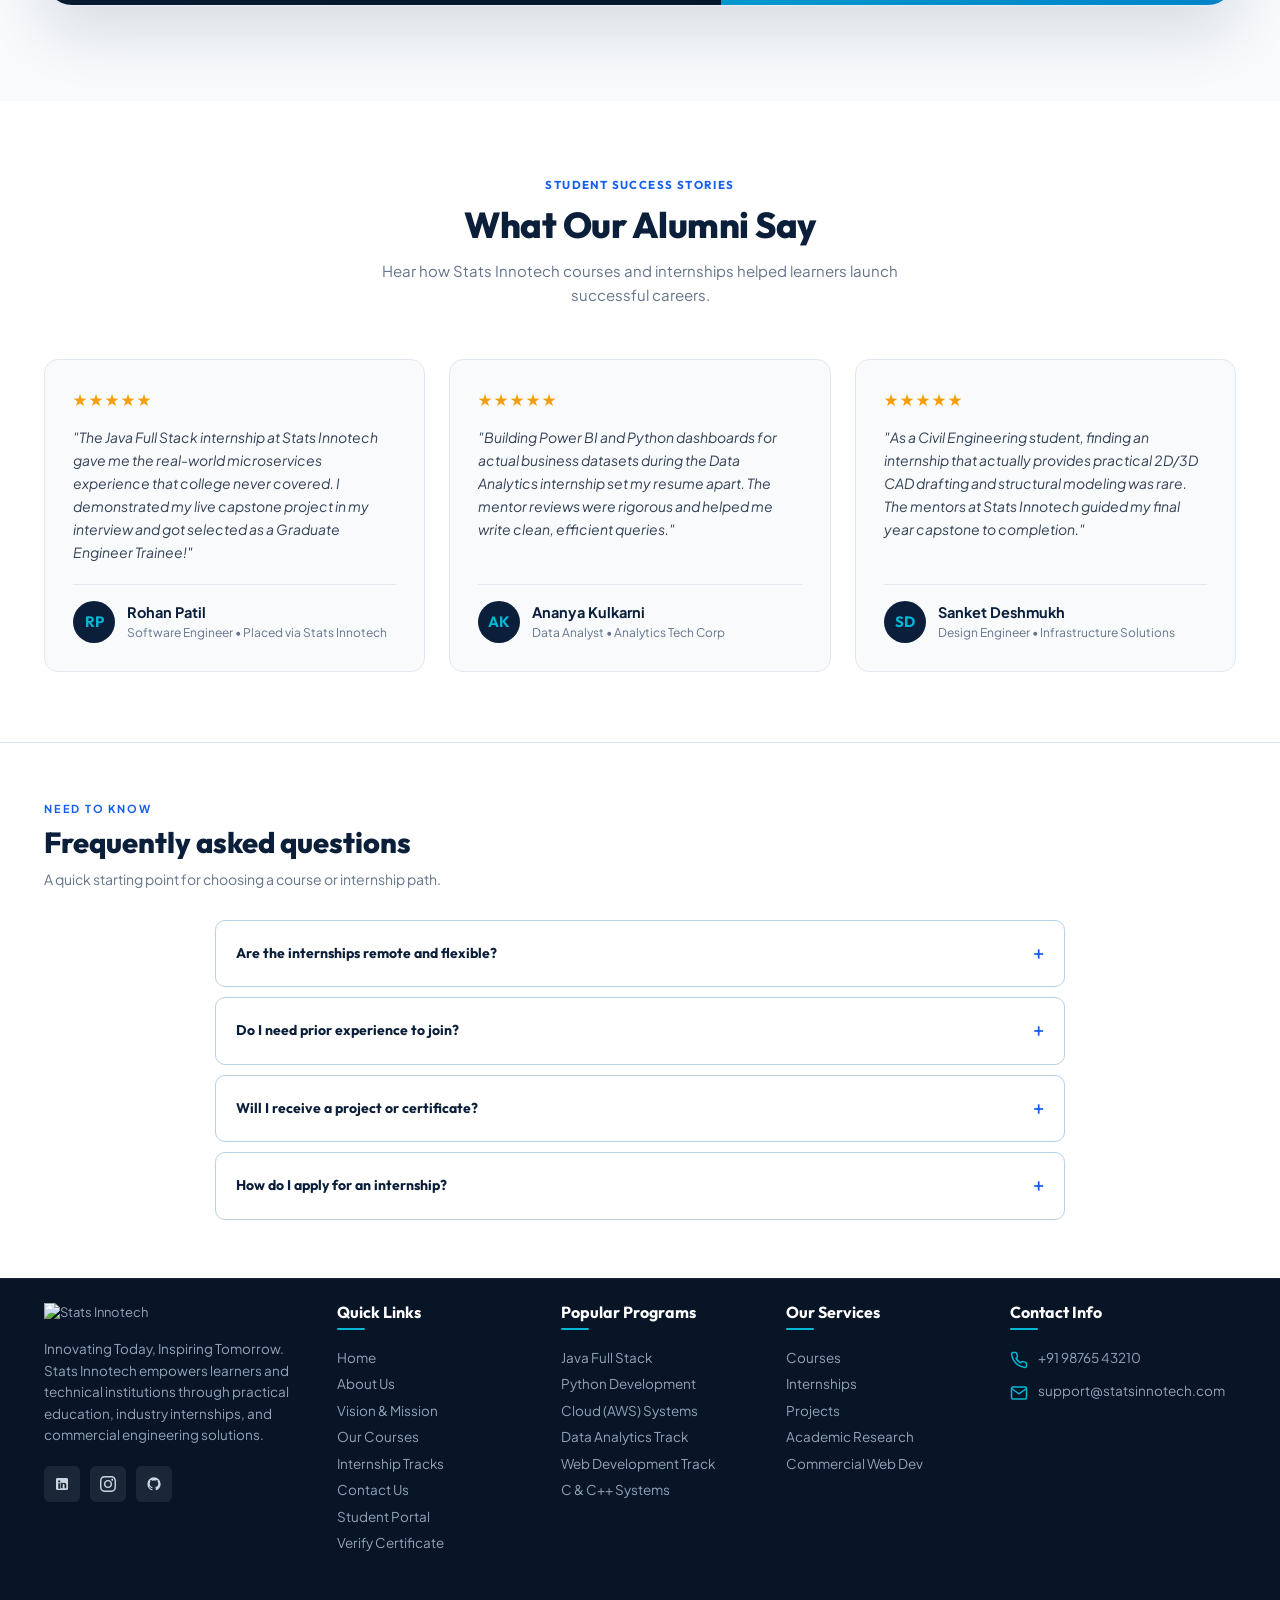
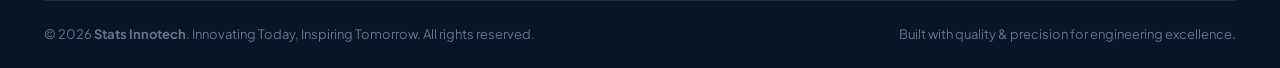
==== commit 2c01f367: "Grievance section Added" ====
--- a/index.html
+++ b/index.html
@@ -265,11 +265,34 @@
       position: relative;
       background-color: var(--navy-primary);
       background-image:
-        radial-gradient(circle at 80% 40%, rgba(21, 94, 239, 0.18) 0%, transparent 60%),
-        radial-gradient(circle at 20% 70%, rgba(6, 182, 212, 0.12) 0%, transparent 50%);
-      padding: 40px 0 45px;
+        linear-gradient(180deg, rgba(11, 31, 58, 0.85) 0%, rgba(11, 31, 58, 0.78) 45%, rgba(11, 31, 58, 0.92) 80%, var(--navy-primary) 100%),
+        url('assets/Hero_Image.png');
+      background-size: cover;
+      background-position: center 20%;
+      background-repeat: no-repeat;
+      padding: 44px 0 36px;
       overflow: hidden;
-      border-bottom: 1px solid rgba(255, 255, 255, 0.05);
+      border-bottom: none;
+      margin-bottom: 0;
+    }
+
+    .cta-banner-section {
+      background-image:
+        linear-gradient(180deg, rgba(11, 31, 58, 0.85) 0%, rgba(11, 31, 58, 0.78) 45%, rgba(11, 31, 58, 0.92) 80%, var(--navy-primary) 100%),
+        url('assets/Hero_Image.png');
+      background-size: cover;
+      background-position: center 20%;
+      background-repeat: no-repeat;
+      border-bottom: none;
+      margin-bottom: 0;
+    }
+
+    .section-divider-strip {
+      background: var(--navy-primary);
+      padding: 18px 0;
+      overflow: hidden;
+      margin-top: 0;
+      border-top: none;
     }
 
     /* Cyber Circuit Background SVG overlay */
@@ -2762,7 +2785,7 @@
       <!-- ==========================================================================
          HERO SECTION (NEW PREMIUM HERO DESIGN)
          ========================================================================== -->
-      <section class="cta-banner-section" id="home">
+      <section class="cta-banner-section hero-section" id="home">
         <div class="cta-banner-glow-left"></div>
         <div class="cta-banner-glow-right"></div>
         <div class="container cta-banner-content">
@@ -4033,6 +4056,11 @@
           📚 Courses &amp; Internships
 
         </button>
+        <button class="menu-btn" onclick="showPage('grievances',this)">
+
+          💬 Grievances &amp; Queries
+
+        </button>
         <!-- ADMIN: intentionally disabled on Student Login -->
 
         <button class="menu-btn" onclick="logoutUser()" style="margin-top:25px;">
@@ -4199,6 +4227,67 @@
             </div>
           </section>
           <!-- ================================================= -->
+          <!-- GRIEVANCES & QUERIES -->
+          <!-- ================================================= -->
+          <section class="page hidden" id="page-grievances">
+            <div style="display:flex;justify-content:space-between;align-items:center;margin-bottom:20px;flex-wrap:wrap;gap:12px;">
+              <div>
+                <h1 class="page-title" style="margin-bottom:4px;">Grievances &amp; Queries</h1>
+                <p style="color:#64748b;font-size:0.88rem;margin:0;">Raise tickets for attendance discrepancies, doubts, or grading issues.</p>
+              </div>
+              <a href="student.html" class="btn btn-primary" style="text-decoration:none;display:inline-flex;align-items:center;gap:6px;padding:8px 16px;border-radius:8px;font-size:0.88rem;">Open Full Modern Portal ↗</a>
+            </div>
+
+            <!-- New Grievance Form Card -->
+            <div class="card" style="margin-bottom:24px;border:1px solid #e2e8f0;background:#ffffff;border-radius:12px;padding:24px;">
+              <h3 style="margin-top:0;color:#0B1F3A;font-size:1.1rem;margin-bottom:8px;">Raise a New Query / Grievance</h3>
+              <p style="color:#64748B;font-size:0.86rem;margin-bottom:18px;">Our academic support team will investigate your discrepancy and respond within 24 hours.</p>
+              <form id="idxGrvForm" onsubmit="submitIndexGrievance(event)">
+                <div style="display:grid;grid-template-columns:repeat(auto-fit, minmax(220px, 1fr));gap:14px;margin-bottom:14px;">
+                  <div>
+                    <label style="display:block;font-size:0.82rem;font-weight:600;color:#334155;margin-bottom:6px;">Category *</label>
+                    <select id="idxGrvCategory" style="width:100%;padding:10px;border:1px solid #cbd5e1;border-radius:8px;font-family:inherit;background:#fff;font-size:0.88rem;">
+                      <option value="Attendance Discrepancy">Attendance Discrepancy (e.g. marked absent while attended)</option>
+                      <option value="Course Material & Doubt">Course Material &amp; Doubts</option>
+                      <option value="Task & Assignment Grading">Task / Assignment Grading</option>
+                      <option value="Certificate & Verification">Certificate &amp; Verification</option>
+                      <option value="Mentor & Live Session">Mentor &amp; Live Session</option>
+                      <option value="General Inquiry">General Academic Inquiry</option>
+                    </select>
+                  </div>
+                  <div>
+                    <label style="display:block;font-size:0.82rem;font-weight:600;color:#334155;margin-bottom:6px;">Priority</label>
+                    <select id="idxGrvPriority" style="width:100%;padding:10px;border:1px solid #cbd5e1;border-radius:8px;font-family:inherit;background:#fff;font-size:0.88rem;">
+                      <option value="Medium">Medium (Normal)</option>
+                      <option value="High">High (Needs Attention)</option>
+                      <option value="Urgent">Urgent (Time Sensitive)</option>
+                      <option value="Low">Low (General Query)</option>
+                    </select>
+                  </div>
+                </div>
+                <div style="margin-bottom:14px;">
+                  <label style="display:block;font-size:0.82rem;font-weight:600;color:#334155;margin-bottom:6px;">Subject / Title *</label>
+                  <input id="idxGrvTitle" required placeholder="e.g. Attendance marked absent for 18 Sep lecture" style="width:100%;padding:10px;border:1px solid #cbd5e1;border-radius:8px;font-family:inherit;font-size:0.88rem;" />
+                </div>
+                <div style="margin-bottom:14px;">
+                  <label style="display:block;font-size:0.82rem;font-weight:600;color:#334155;margin-bottom:6px;">Detailed Description *</label>
+                  <textarea id="idxGrvDesc" required rows="3" placeholder="Provide complete details, dates, session times or discrepancies..." style="width:100%;padding:10px;border:1px solid #cbd5e1;border-radius:8px;font-family:inherit;font-size:0.88rem;"></textarea>
+                </div>
+                <div style="margin-bottom:16px;">
+                  <label style="display:block;font-size:0.82rem;font-weight:600;color:#334155;margin-bottom:6px;">Proof / Reference Link (optional)</label>
+                  <input id="idxGrvLink" type="url" placeholder="https://drive.google.com/... or GitHub link" style="width:100%;padding:10px;border:1px solid #cbd5e1;border-radius:8px;font-family:inherit;font-size:0.88rem;" />
+                </div>
+                <div id="idxGrvMsg" style="display:none;padding:10px;border-radius:6px;font-size:0.85rem;margin-bottom:14px;"></div>
+                <button type="submit" class="btn btn-primary" id="idxGrvSubmitBtn" style="padding:10px 22px;border-radius:8px;font-size:0.9rem;">Submit Ticket</button>
+              </form>
+            </div>
+
+            <!-- List of Previous Grievances -->
+            <div class="card" style="border:1px solid #e2e8f0;background:#ffffff;border-radius:12px;padding:24px;">
+              <h3 style="margin-top:0;color:#0B1F3A;font-size:1.1rem;margin-bottom:16px;">My Raised Queries &amp; Grievances</h3>
+              <div id="idxGrievancesList">Loading tickets...</div>
+            </div>
+          <!-- ================================================= -->
           <!-- STUDENTS -->
           <!-- ================================================= -->
 
@@ -4758,6 +4847,9 @@
           courses:
             "Courses & Internships",
 
+          grievances:
+            "Grievances & Queries",
+
           students:
             "Students",
 
@@ -4815,6 +4907,9 @@
         if (page === "courses")
           loadCourses();
 
+        if (page === "grievances")
+          renderIndexGrievances();
+
         if (page === "students")
           loadStudents();
 
@@ -5712,6 +5807,171 @@
 
         }
 
+      }
+
+
+      // ============================================================
+      // GRIEVANCES & QUERIES
+      // ============================================================
+
+      function getIndexGrievancesStorageKey() {
+        return 'sit_student_grv_' + (currentUser && currentUser.email ? currentUser.email.replace(/[^a-zA-Z0-9]/g, '_') : 'guest');
+      }
+
+      function getIndexStoredGrievances() {
+        try {
+          var raw = localStorage.getItem(getIndexGrievancesStorageKey());
+          if (raw) {
+            var parsed = JSON.parse(raw);
+            if (Array.isArray(parsed) && parsed.length) return parsed;
+          }
+        } catch (e) {}
+        return [
+          {
+            ID: 'GRV-2026-042',
+            Category: 'Attendance Discrepancy',
+            Priority: 'High',
+            Course: (currentUser && currentUser.course) || 'Full Stack Web Development',
+            Title: 'Marked absent on 18 Sep session despite attending full live call',
+            Description: 'I attended the entire 2-hour live session on React Hooks & Custom State on 18th September from 7:00 PM to 9:00 PM. However, my attendance log on the portal shows "Absent". Kindly verify with the Zoom attendee report and update.',
+            Link: 'https://drive.google.com/file/d/demo-attendance-proof/view',
+            Status: 'Resolved',
+            CreatedAt: '19 Sep 2026, 10:15 AM',
+            AdminResponse: 'We cross-referenced the Zoom meeting attendee report and confirmed your 118-minute session attendance. Your attendance record for 18 Sep has been updated from Absent to Present. Thank you for notifying us!',
+            ResolvedAt: '19 Sep 2026, 02:30 PM',
+            ResponderName: 'SIT Academic Admin (Sujal)'
+          },
+          {
+            ID: 'GRV-2026-057',
+            Category: 'Course Material & Doubt',
+            Priority: 'Medium',
+            Course: (currentUser && currentUser.course) || 'Full Stack Web Development',
+            Title: 'Node.js REST API starter code GitHub repository giving 404 error',
+            Description: 'The starter repository link provided in Task 5 (Node.js REST API) appears to be private or deleted as it returns a 404 Not Found error. Could the instructor please update the link or provide public access?',
+            Link: 'https://github.com/statsinnotech/starter-nodejs-api',
+            Status: 'In Review',
+            CreatedAt: '23 Sep 2026, 04:20 PM',
+            AdminResponse: 'Our technical mentor has updated the repository permissions to Public. Please refresh and check the link in Task 5 description.',
+            ResolvedAt: '24 Sep 2026, 09:10 AM',
+            ResponderName: 'Mentor Ayushi'
+          }
+        ];
+      }
+
+      function renderIndexGrievances() {
+        var container = document.getElementById('idxGrievancesList');
+        if (!container) return;
+        var list = getIndexStoredGrievances();
+
+        if (!list.length) {
+          container.innerHTML = '<p style="color:#64748b;font-size:0.9rem;text-align:center;padding:24px 0;">No grievances or queries logged yet.</p>';
+          return;
+        }
+
+        var html = list.map(function(item) {
+          var statusBg = item.Status === 'Resolved' ? '#dcfce7' : (item.Status === 'In Review' ? '#dbeafe' : '#fef3c7');
+          var statusColor = item.Status === 'Resolved' ? '#15803d' : (item.Status === 'In Review' ? '#1d4ed8' : '#b45309');
+          var prioColor = item.Priority === 'Urgent' ? '#ef4444' : (item.Priority === 'High' ? '#f59e0b' : '#3b82f6');
+
+          var linkHtml = item.Link ? '<div style="margin-top:8px;font-size:0.83rem;"><span style="color:#64748b;">Attachment:</span> <a href="' + escapeHtml(item.Link) + '" target="_blank" rel="noopener noreferrer" style="color:#0284c7;word-break:break-all;">' + escapeHtml(item.Link) + ' ↗</a></div>' : '';
+
+          var resHtml = item.AdminResponse ? '<div style="margin-top:12px;background:#f8fafc;border-left:3px solid ' + (item.Status === 'Resolved' ? '#10b981' : '#3b82f6') + ';padding:10px 14px;border-radius:0 6px 6px 0;">'
+            + '<div style="font-size:0.75rem;font-weight:700;color:' + (item.Status === 'Resolved' ? '#15803d' : '#1d4ed8') + ';margin-bottom:4px;">Academic Resolution Notes:</div>'
+            + '<div style="font-size:0.86rem;color:#334155;line-height:1.5;">' + escapeHtml(item.AdminResponse) + '</div>'
+            + (item.ResolvedAt ? '<div style="font-size:0.72rem;color:#94a3b8;margin-top:4px;">Resolved: ' + escapeHtml(item.ResolvedAt) + '</div>' : '')
+            + '</div>' : '';
+
+          return '<div style="border:1px solid #e2e8f0;border-radius:10px;padding:16px 18px;margin-bottom:14px;background:#fafbfc;">'
+            + '<div style="display:flex;justify-content:space-between;align-items:center;flex-wrap:wrap;gap:8px;margin-bottom:8px;">'
+            + '<div><strong style="color:#0B1F3A;font-size:0.95rem;">' + escapeHtml(item.Title) + '</strong> <span style="font-size:0.75rem;color:#64748b;margin-left:6px;">(' + escapeHtml(item.ID) + ')</span></div>'
+            + '<div style="display:flex;gap:6px;align-items:center;">'
+            + '<span style="font-size:0.75rem;padding:2px 8px;border-radius:12px;font-weight:600;color:' + prioColor + ';background:rgba(0,0,0,0.04);">' + escapeHtml(item.Priority) + '</span>'
+            + '<span style="font-size:0.75rem;padding:2px 8px;border-radius:12px;font-weight:600;background:' + statusBg + ';color:' + statusColor + ';">' + escapeHtml(item.Status) + '</span>'
+            + '</div>'
+            + '</div>'
+            + '<p style="color:#475569;font-size:0.88rem;margin:0 0 6px;line-height:1.5;">' + escapeHtml(item.Description) + '</p>'
+            + linkHtml
+            + resHtml
+            + '<div style="display:flex;justify-content:space-between;font-size:0.75rem;color:#94a3b8;margin-top:10px;padding-top:8px;border-top:1px solid #f1f5f9;">'
+            + '<span>Category: <strong style="color:#64748b;">' + escapeHtml(item.Category) + '</strong></span>'
+            + '<span>Logged: ' + escapeHtml(item.CreatedAt) + '</span>'
+            + '</div>'
+            + '</div>';
+        }).join('');
+
+        container.innerHTML = html;
+      }
+
+      async function submitIndexGrievance(event) {
+        event.preventDefault();
+        var cat = document.getElementById('idxGrvCategory').value;
+        var prio = document.getElementById('idxGrvPriority').value;
+        var title = document.getElementById('idxGrvTitle').value.trim();
+        var desc = document.getElementById('idxGrvDesc').value.trim();
+        var link = document.getElementById('idxGrvLink').value.trim();
+        var msg = document.getElementById('idxGrvMsg');
+        var btn = document.getElementById('idxGrvSubmitBtn');
+
+        if (!title || !desc) return;
+
+        btn.disabled = true;
+        btn.textContent = 'Submitting...';
+
+        var newId = 'GRV-2026-' + Math.floor(100 + Math.random() * 900);
+        var nowStr = new Date().toLocaleString('en-IN', { day: '2-digit', month: 'short', year: 'numeric', hour: '2-digit', minute: '2-digit' });
+
+        var newTicket = {
+          ID: newId,
+          Category: cat,
+          Priority: prio,
+          Course: (currentUser && currentUser.course) || 'Full Stack Web Development',
+          Title: title,
+          Description: desc,
+          Link: link,
+          Status: 'Pending',
+          CreatedAt: nowStr,
+          AdminResponse: '',
+          ResolvedAt: null,
+          ResponderName: ''
+        };
+
+        var list = getIndexStoredGrievances();
+        list.unshift(newTicket);
+        try {
+          localStorage.setItem(getIndexGrievancesStorageKey(), JSON.stringify(list));
+        } catch (e) {}
+
+        try {
+          if (typeof callServer === 'function') {
+            await callServer('submitGrievance', sessionToken, {
+              category: cat,
+              priority: prio,
+              course: (currentUser && currentUser.course) || 'Engineering Track',
+              title: title,
+              description: desc,
+              link: link
+            });
+          }
+        } catch (err) {}
+
+        btn.disabled = false;
+        btn.textContent = 'Submit Ticket';
+
+        msg.style.display = 'block';
+        msg.style.background = '#dcfce7';
+        msg.style.color = '#15803d';
+        msg.style.border = '1px solid #bbf7d0';
+        msg.textContent = '✓ Grievance submitted successfully with ID ' + newId + '! Academic team will review it shortly.';
+
+        document.getElementById('idxGrvTitle').value = '';
+        document.getElementById('idxGrvDesc').value = '';
+        document.getElementById('idxGrvLink').value = '';
+
+        renderIndexGrievances();
+
+        setTimeout(function() {
+          if (msg) msg.style.display = 'none';
+        }, 5000);
       }
 
 
--- a/styles.css
+++ b/styles.css
@@ -392,14 +392,15 @@
   position: relative;
   background-color: var(--navy-primary);
   background-image:
-    linear-gradient(135deg, rgba(11, 31, 58, 0.88) 0%, rgba(7, 21, 39, 0.82) 50%, rgba(11, 31, 58, 0.92) 100%),
-    url('assets/hero_students_highres.jpg');
+    linear-gradient(180deg, rgba(11, 31, 58, 0.85) 0%, rgba(11, 31, 58, 0.78) 45%, rgba(11, 31, 58, 0.92) 80%, var(--navy-primary) 100%),
+    url('assets/Hero_Image.png');
   background-size: cover;
-  background-position: center 25%;
+  background-position: center 20%;
   background-repeat: no-repeat;
-  padding: 44px 0 50px;
+  padding: 44px 0 36px;
   overflow: hidden;
-  border-bottom: 1px solid rgba(255, 255, 255, 0.06);
+  border-bottom: none;
+  margin-bottom: 0;
 }
 
 .hero-circuit-bg {
@@ -3105,17 +3106,19 @@
    CTA BANNER SECTION
    ========================================================================== */
 .cta-banner-section {
-  padding: clamp(60px, 10vw, 100px) 0 clamp(44px, 7vw, 90px);
+  padding: clamp(60px, 10vw, 100px) 0 36px;
   background-color: var(--navy-primary);
   background-image:
-    linear-gradient(135deg, rgba(11, 31, 58, 0.88) 0%, rgba(7, 21, 39, 0.82) 50%, rgba(11, 31, 58, 0.92) 100%),
-    url('assets/hero_students_highres.jpg');
+    linear-gradient(180deg, rgba(11, 31, 58, 0.85) 0%, rgba(11, 31, 58, 0.78) 45%, rgba(11, 31, 58, 0.92) 80%, var(--navy-primary) 100%),
+    url('assets/Hero_Image.png');
   background-size: cover;
-  background-position: center 25%;
+  background-position: center 20%;
   background-repeat: no-repeat;
   position: relative;
   overflow: hidden;
   text-align: center;
+  border-bottom: none;
+  margin-bottom: 0;
 }
 
 .cta-banner-section::before {
@@ -3310,6 +3313,8 @@
   background: var(--navy-primary);
   padding: 18px 0;
   overflow: hidden;
+  margin-top: 0;
+  border-top: none;
 }
 
 .strip-track {
